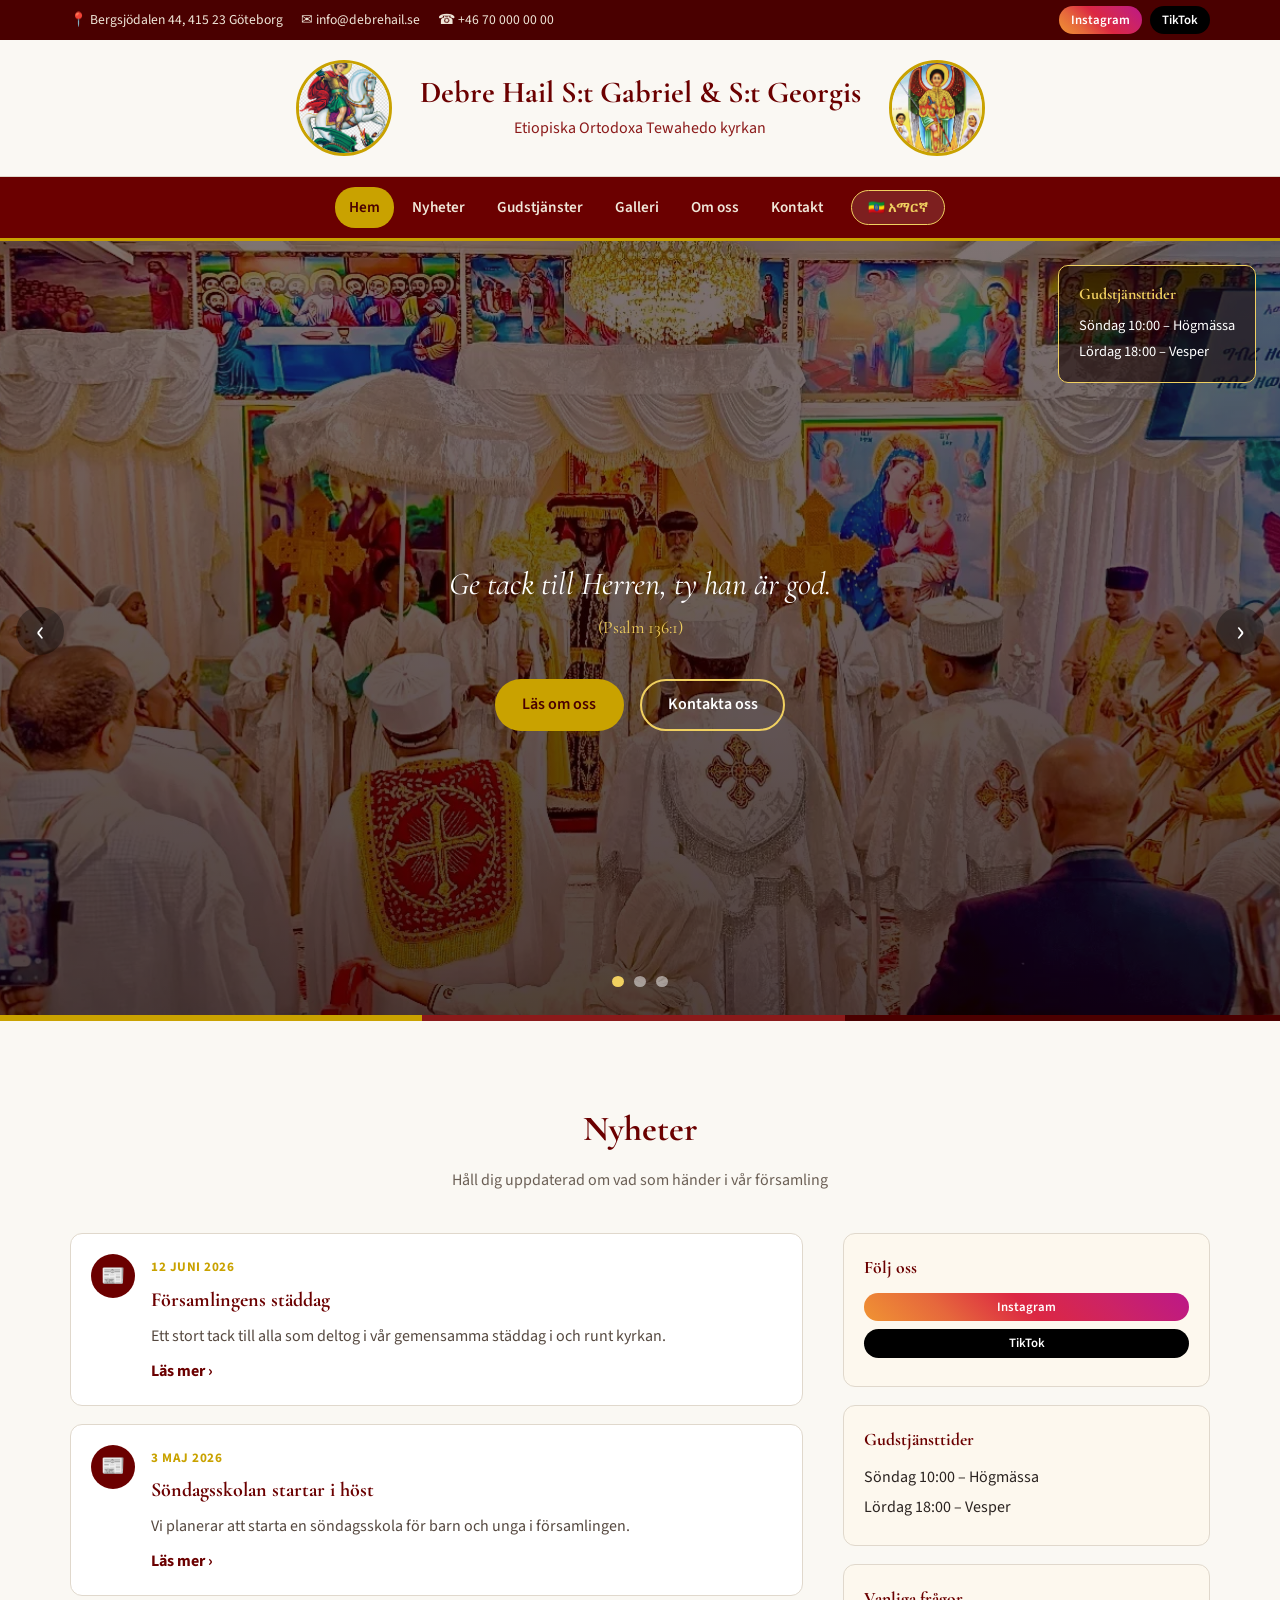
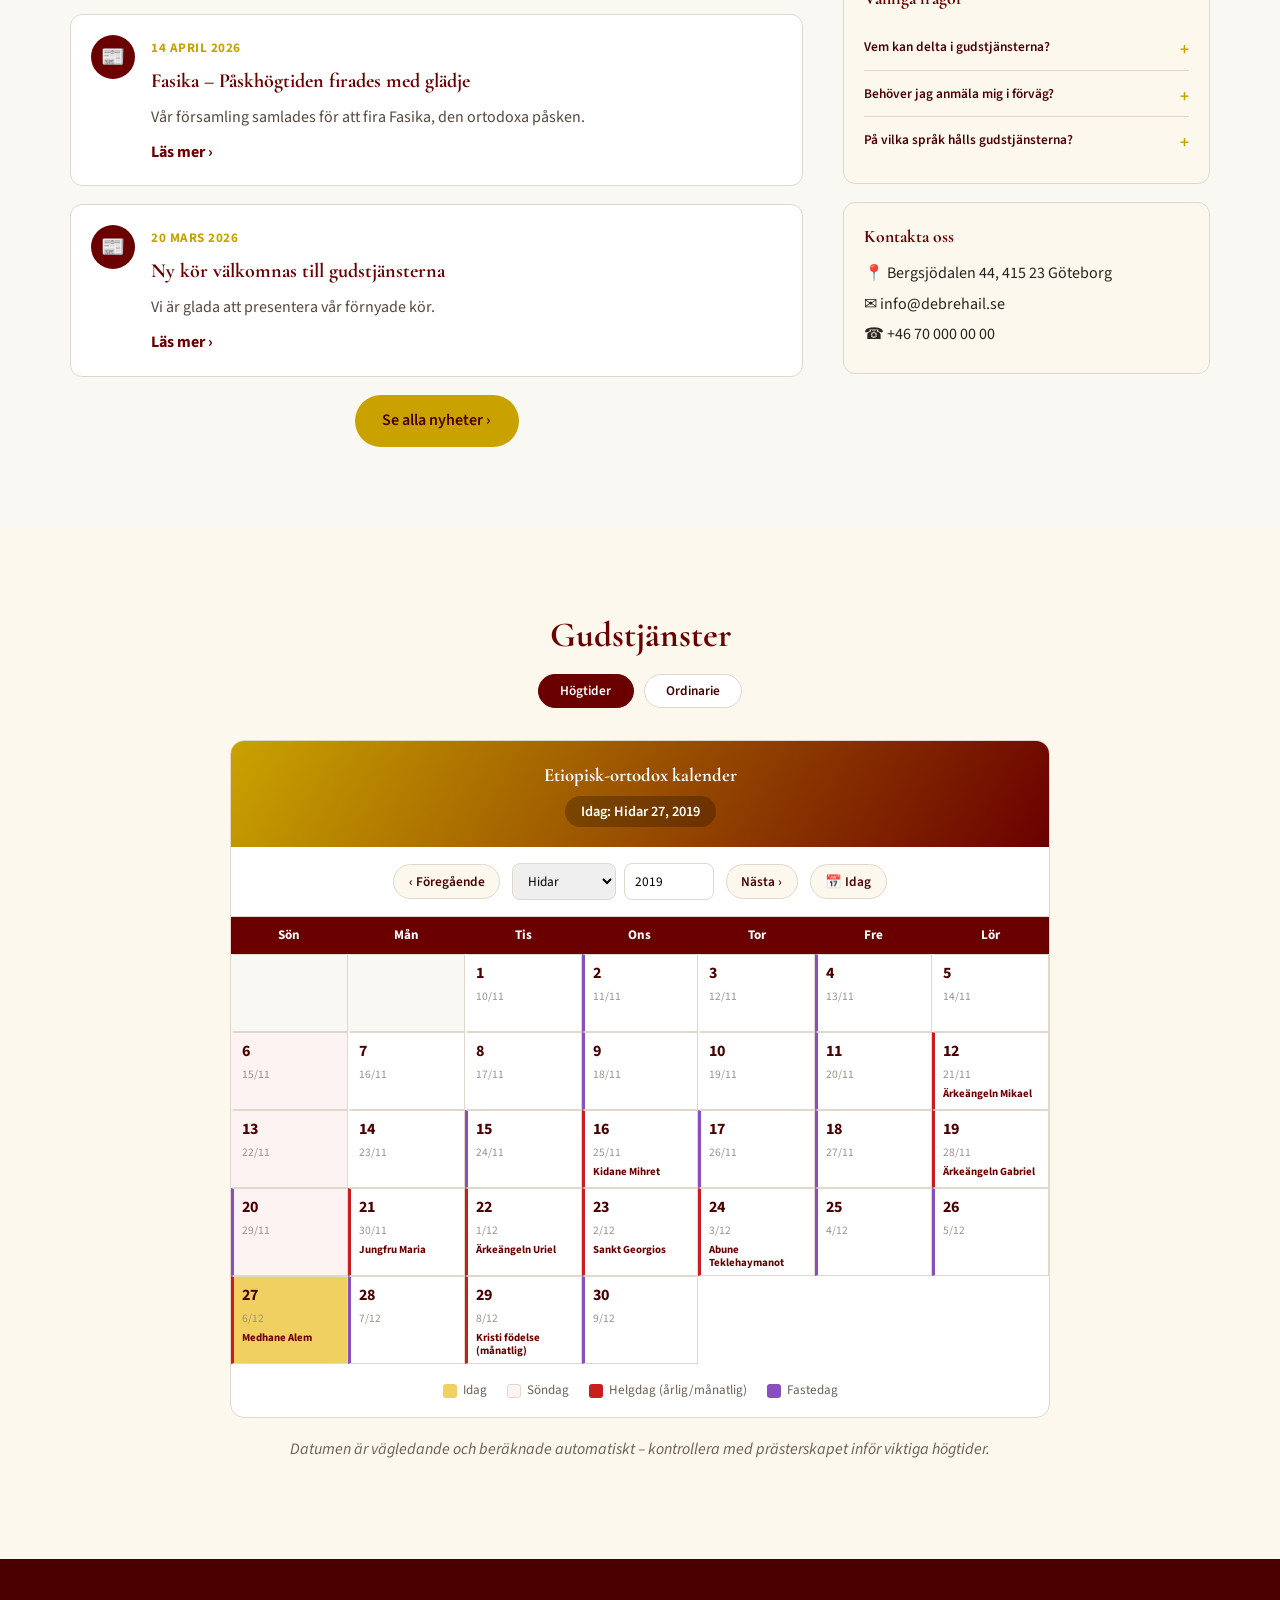
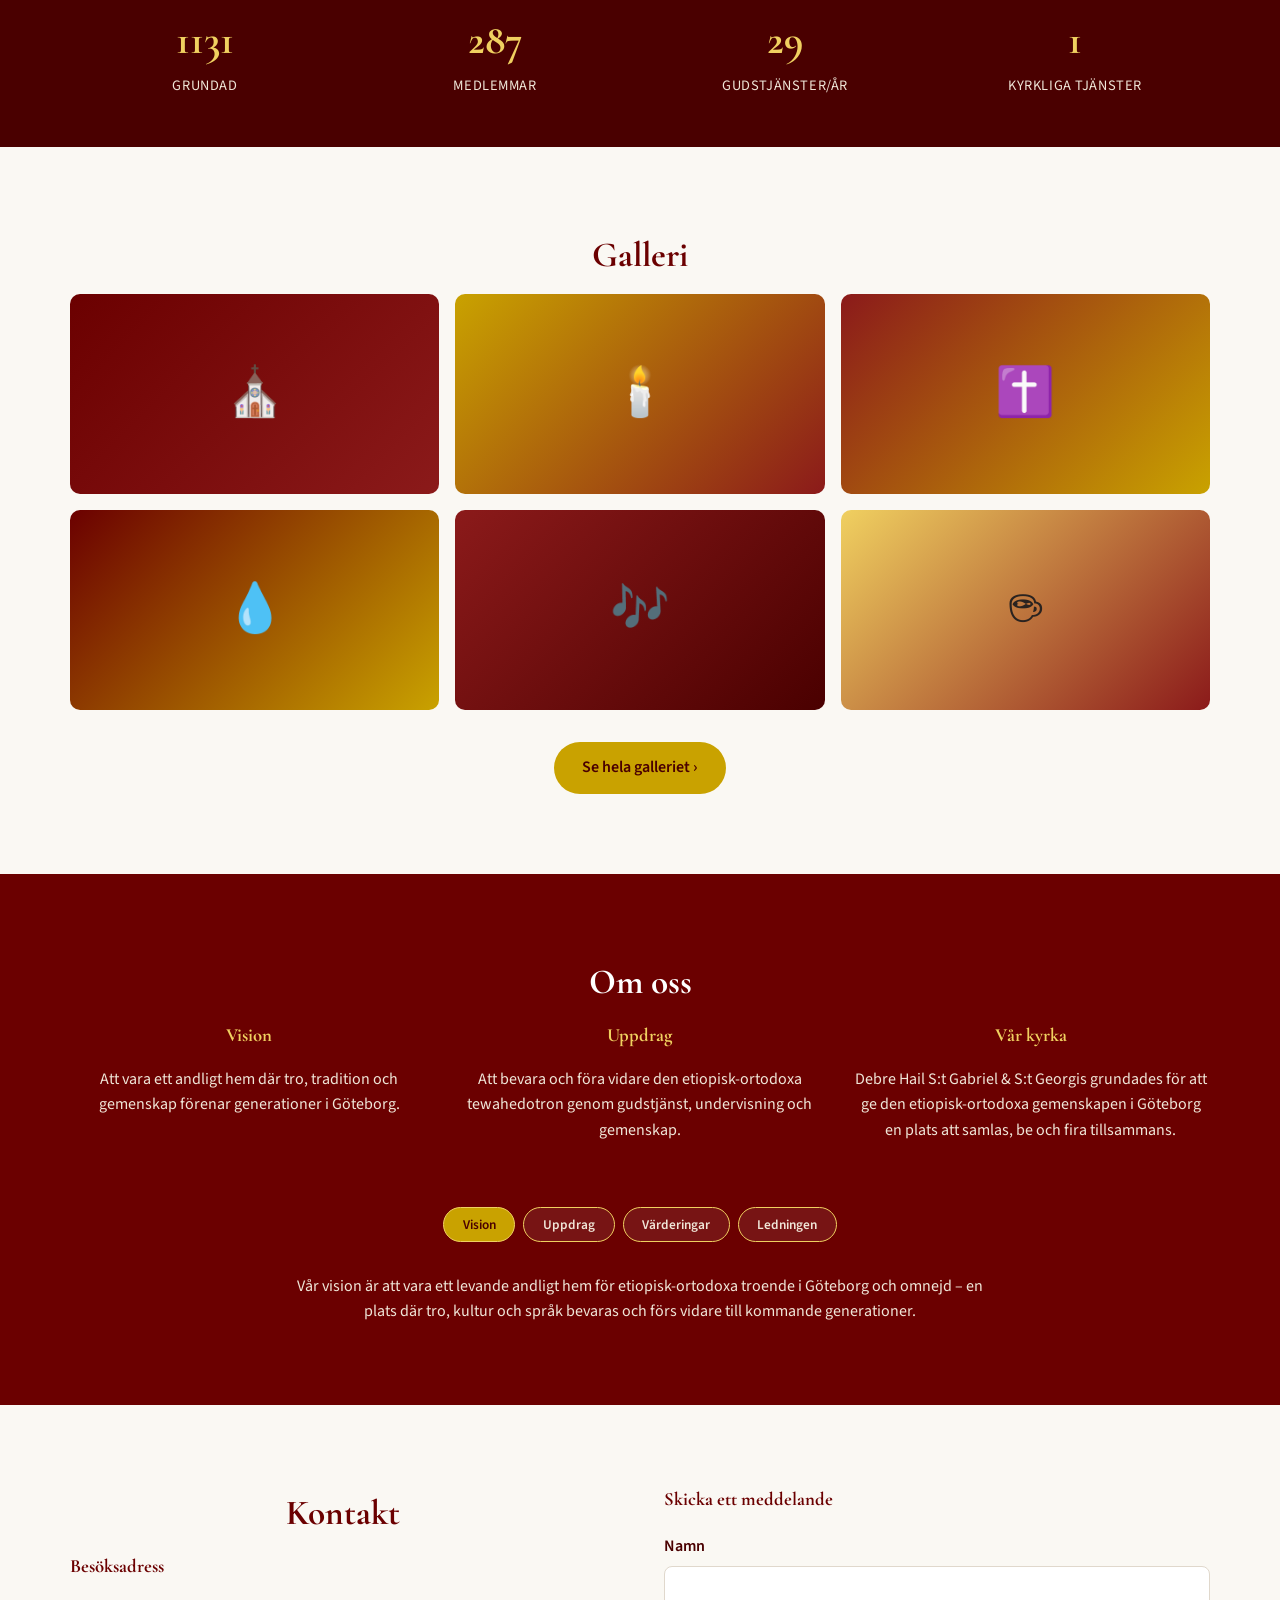
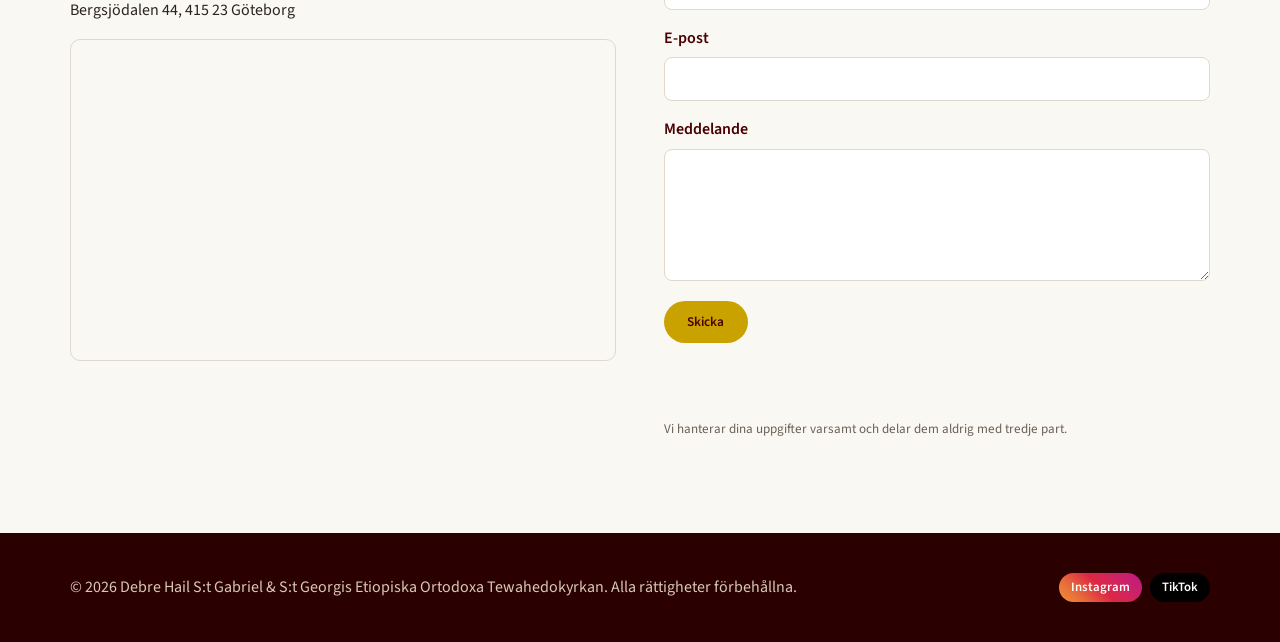
==== index.html @ 426663c0 "Restructure site: centered header, reordered sections, dedicated news/gallery pages - Church name up" ====
<!DOCTYPE html>
<html lang="sv">
<head>
<meta charset="UTF-8">
<meta name="viewport" content="width=device-width, initial-scale=1.0">
<title data-i18n="meta.title">Debre Hail S:t Gabriel</title>
<link rel="preconnect" href="https://fonts.googleapis.com">
<link rel="preconnect" href="https://fonts.gstatic.com" crossorigin>
<link href="https://fonts.googleapis.com/css2?family=Cormorant+Garamond:ital,wght@0,400;0,500;0,600;0,700;1,500&family=Source+Sans+3:wght@400;500;600;700&family=Noto+Sans+Ethiopic:wght@400;500;600;700&display=swap" rel="stylesheet">
<link rel="stylesheet" href="style.css">
</head>
<body>

<!-- 1. Topbar -->
<div class="topbar">
  <div class="topbar-inner container">
    <div class="topbar-left">
      <span class="topbar-item">📍 <span data-i18n="topbar.address"></span></span>
      <span class="topbar-item">✉ <a href="mailto:info@debrehail.se" data-i18n="topbar.email"></a></span>
      <span class="topbar-item">☎ <a href="tel:+46700000000" data-i18n="topbar.phone"></a></span>
    </div>
    <div class="topbar-right">
      <a class="btn-social instagram" href="https://instagram.com/ÄNDRA_TILL_ER_PROFIL" target="_blank" rel="noopener">Instagram</a>
      <a class="btn-social tiktok" href="https://tiktok.com/@ÄNDRA_TILL_ER_PROFIL" target="_blank" rel="noopener">TikTok</a>
    </div>
  </div>
</div>

<!-- 2. Header: centered identity band + nav bar -->
<header class="site-header">
  <div class="brand-band">
    <div class="brand-band-inner container">
      <img src="images/logo.png" alt="S:t Georgis" class="logo-side">
      <a href="#hem" class="brand-center">
        <span class="brand-name" data-i18n="header.name"></span>
        <span class="brand-sub" data-i18n="header.subtitle"></span>
      </a>
      <img src="images/logo2.png" alt="S:t Gabriel" class="logo-side">
    </div>
  </div>
  <nav class="main-nav-bar">
    <div class="header-inner container">
      <button class="hamburger" id="hamburgerBtn" aria-label="Meny" aria-expanded="false">
        <span></span><span></span><span></span>
      </button>
      <div class="main-nav" id="mainNav">
        <a href="#hem" class="nav-link" data-nav="hem" data-i18n="nav.hem"></a>
        <a href="nyheter.html" class="nav-link" data-nav="nyheter" data-i18n="nav.nyheter"></a>
        <a href="#gudstjanster" class="nav-link" data-nav="gudstjanster" data-i18n="nav.gudstjanster"></a>
        <a href="galleri.html" class="nav-link" data-nav="galleri" data-i18n="nav.galleri"></a>
        <a href="#om" class="nav-link" data-nav="om" data-i18n="nav.om"></a>
        <a href="#kontakt" class="nav-link" data-nav="kontakt" data-i18n="nav.kontakt"></a>
        <button class="lang-toggle" id="langToggle" type="button"></button>
      </div>
    </div>
  </nav>
</header>

<!-- 3. Hero Slider -->
<section class="hero" id="hem">
  <div class="slider" id="slider">
    <div class="slide active" style="background-image:url('images/hero1.png')">
      <div class="overlay"></div>
      <div class="slide-content">
        <p class="slide-quote" data-i18n-html="hero.slide1_quote"></p>
        <div class="slide-ctas">
          <a href="#om" class="btn btn-gold" data-i18n="hero.slide1_cta1"></a>
          <a href="#kontakt" class="btn btn-outline" data-i18n="hero.slide1_cta2"></a>
        </div>
      </div>
    </div>
    <div class="slide" style="background-image:url('images/hero2.png')">
      <div class="overlay"></div>
      <div class="slide-content">
        <p class="slide-quote" data-i18n-html="hero.slide2_quote"></p>
        <div class="slide-ctas">
          <a href="#gudstjanster" class="btn btn-gold" data-i18n="hero.slide2_cta1"></a>
          <a href="galleri.html" class="btn btn-outline" data-i18n="hero.slide2_cta2"></a>
        </div>
      </div>
    </div>
    <div class="slide" style="background-image:url('images/hero3.png')">
      <div class="overlay"></div>
      <div class="slide-content">
        <p class="slide-quote" data-i18n-html="hero.slide3_quote"></p>
        <div class="slide-ctas">
          <a href="#om" class="btn btn-gold" data-i18n="hero.slide3_cta1"></a>
          <a href="nyheter.html" class="btn btn-outline" data-i18n="hero.slide3_cta2"></a>
        </div>
      </div>
    </div>
  </div>
  <button class="slide-arrow prev" id="prevSlide" aria-label="Föregående bild">‹</button>
  <button class="slide-arrow next" id="nextSlide" aria-label="Nästa bild">›</button>
  <div class="slide-dots" id="slideDots">
    <button class="dot active" data-slide="0" aria-label="Bild 1"></button>
    <button class="dot" data-slide="1" aria-label="Bild 2"></button>
    <button class="dot" data-slide="2" aria-label="Bild 3"></button>
  </div>
  <div class="info-card">
    <h4 data-i18n="hero.info_title"></h4>
    <p data-i18n="hero.info_line1"></p>
    <p data-i18n="hero.info_line2"></p>
  </div>
  <div class="tricolor-stripe"></div>
</section>

<!-- 4. News Section (preview) -->
<section class="news-section" id="nyheter">
  <div class="container">
    <h2 class="section-title" data-i18n="news.section_title"></h2>
    <p class="section-sub" data-i18n="news.section_sub"></p>

    <div class="news-grid">
      <div class="news-feed">

        <article class="news-preview-card">
          <div class="news-icon">📰</div>
          <div class="news-body">
            <span class="news-date" data-i18n="news.article1_date"></span>
            <h3 data-i18n="news.article1_title"></h3>
            <p class="news-excerpt" data-i18n="news.article1_excerpt"></p>
            <a class="news-toggle" href="nyheter.html#article-1" data-i18n="news.read_more"></a>
          </div>
        </article>

        <article class="news-preview-card">
          <div class="news-icon">📰</div>
          <div class="news-body">
            <span class="news-date" data-i18n="news.article2_date"></span>
            <h3 data-i18n="news.article2_title"></h3>
            <p class="news-excerpt" data-i18n="news.article2_excerpt"></p>
            <a class="news-toggle" href="nyheter.html#article-2" data-i18n="news.read_more"></a>
          </div>
        </article>

        <article class="news-preview-card">
          <div class="news-icon">📰</div>
          <div class="news-body">
            <span class="news-date" data-i18n="news.article3_date"></span>
            <h3 data-i18n="news.article3_title"></h3>
            <p class="news-excerpt" data-i18n="news.article3_excerpt"></p>
            <a class="news-toggle" href="nyheter.html#article-3" data-i18n="news.read_more"></a>
          </div>
        </article>

        <article class="news-preview-card">
          <div class="news-icon">📰</div>
          <div class="news-body">
            <span class="news-date" data-i18n="news.article4_date"></span>
            <h3 data-i18n="news.article4_title"></h3>
            <p class="news-excerpt" data-i18n="news.article4_excerpt"></p>
            <a class="news-toggle" href="nyheter.html#article-4" data-i18n="news.read_more"></a>
          </div>
        </article>

        <a href="nyheter.html" class="btn btn-gold see-all-btn" data-i18n="news.see_all_btn"></a>
      </div>

      <aside class="news-sidebar">
        <div class="sidebar-card">
          <h4 data-i18n="sidebar.social_title"></h4>
          <a class="btn-social instagram block" href="https://instagram.com/ÄNDRA_TILL_ER_PROFIL" target="_blank" rel="noopener" data-i18n="sidebar.instagram"></a>
          <a class="btn-social tiktok block" href="https://tiktok.com/@ÄNDRA_TILL_ER_PROFIL" target="_blank" rel="noopener" data-i18n="sidebar.tiktok"></a>
        </div>

        <div class="sidebar-card">
          <h4 data-i18n="sidebar.sched_title"></h4>
          <p data-i18n="sidebar.sched_sun"></p>
          <p data-i18n="sidebar.sched_sat"></p>
        </div>

        <div class="sidebar-card faq-card">
          <h4 data-i18n="sidebar.faq_title"></h4>
          <div class="faq-item">
            <button class="faq-q" data-i18n="sidebar.faq_q1"></button>
            <div class="faq-a"><p data-i18n="sidebar.faq_a1"></p></div>
          </div>
          <div class="faq-item">
            <button class="faq-q" data-i18n="sidebar.faq_q2"></button>
            <div class="faq-a"><p data-i18n="sidebar.faq_a2"></p></div>
          </div>
          <div class="faq-item">
            <button class="faq-q" data-i18n="sidebar.faq_q3"></button>
            <div class="faq-a"><p data-i18n="sidebar.faq_a3"></p></div>
          </div>
        </div>

        <div class="sidebar-card">
          <h4 data-i18n="sidebar.contact_title"></h4>
          <p>📍 <span data-i18n="topbar.address"></span></p>
          <p>✉ <span data-i18n="topbar.email"></span></p>
          <p>☎ <span data-i18n="topbar.phone"></span></p>
        </div>
      </aside>
    </div>
  </div>
</section>

<!-- 5. Schedule Section (calendar first) -->
<section class="schedule-section" id="gudstjanster">
  <div class="container">
    <h2 class="section-title" data-i18n="schedule.section_title"></h2>

    <div class="sched-tabs">
      <button class="sched-tab-btn active" data-sched-tab="hogtider" data-i18n="schedule.tab_hogtider"></button>
      <button class="sched-tab-btn" data-sched-tab="ordinarie" data-i18n="schedule.tab_ordinarie"></button>
    </div>

    <div class="sched-panel active" data-sched-panel="hogtider">
      <div class="eo-calendar" id="eoCalendar">
        <div class="eo-cal-banner">
          <h3 data-i18n="calendar.heading"></h3>
          <p class="eo-cal-today-pill">
            <span data-i18n="calendar.today_prefix"></span> <span id="eoCalTodayLabel"></span>
          </p>
        </div>

        <div class="eo-cal-controls">
          <button type="button" id="eoCalPrev" class="eo-cal-nav">‹ <span data-i18n="calendar.prev"></span></button>
          <div class="eo-cal-select-group">
            <select id="eoCalMonthSelect"></select>
            <input type="number" id="eoCalYearInput" class="eo-cal-year-input">
          </div>
          <button type="button" id="eoCalNext" class="eo-cal-nav"><span data-i18n="calendar.next"></span> ›</button>
          <button type="button" id="eoCalTodayBtn" class="eo-cal-today-btn">📅 <span data-i18n="calendar.today_btn"></span></button>
        </div>

        <div class="eo-cal-weekdays" id="eoCalWeekdays"></div>
        <div class="eo-cal-grid" id="eoCalGrid"></div>

        <div class="eo-cal-legend">
          <span class="legend-item"><i class="legend-swatch swatch-today"></i><span data-i18n="calendar.legend_today"></span></span>
          <span class="legend-item"><i class="legend-swatch swatch-sunday"></i><span data-i18n="calendar.legend_sunday"></span></span>
          <span class="legend-item"><i class="legend-swatch swatch-feast"></i><span data-i18n="calendar.legend_feast"></span></span>
          <span class="legend-item"><i class="legend-swatch swatch-fasting"></i><span data-i18n="calendar.legend_fasting"></span></span>
        </div>
      </div>
      <p class="location-note" data-i18n="calendar.disclaimer"></p>
    </div>

    <div class="sched-panel" data-sched-panel="ordinarie">
      <div class="table-wrap">
        <table class="sched-table">
          <thead>
            <tr>
              <th data-i18n="schedule.th_dag"></th>
              <th data-i18n="schedule.th_tid"></th>
              <th data-i18n="schedule.th_gudstjanst"></th>
            </tr>
          </thead>
          <tbody>
            <tr>
              <td data-i18n="schedule.row_sun_day"></td>
              <td data-i18n="schedule.row_sun_time"></td>
              <td data-i18n="schedule.row_sun_service"></td>
            </tr>
            <tr>
              <td data-i18n="schedule.row_sat_day"></td>
              <td data-i18n="schedule.row_sat_time"></td>
              <td data-i18n="schedule.row_sat_service"></td>
            </tr>
          </tbody>
        </table>
      </div>
      <p class="location-note" data-i18n="schedule.location_note"></p>
    </div>
  </div>
</section>

<!-- 6. Counter Strip -->
<section class="counter-strip">
  <div class="container counters-grid">
    <div class="counter-item">
      <span class="counter-num" data-target="1965">0</span>
      <span class="counter-label" data-i18n="counters.grundad_label"></span>
    </div>
    <div class="counter-item">
      <span class="counter-num" data-target="500">0</span>
      <span class="counter-label" data-i18n="counters.medlemmar_label"></span>
    </div>
    <div class="counter-item">
      <span class="counter-num" data-target="52">0</span>
      <span class="counter-label" data-i18n="counters.gudstjanster_label"></span>
    </div>
    <div class="counter-item">
      <span class="counter-num" data-target="3">0</span>
      <span class="counter-label" data-i18n="counters.tjanster_label"></span>
    </div>
  </div>
</section>

<!-- 7. Gallery Section (preview) -->
<section class="gallery-section" id="galleri">
  <div class="container">
    <h2 class="section-title" data-i18n="gallery.section_title"></h2>

    <div class="gallery-grid gallery-grid-preview">
      <div class="gallery-item tile-1"><span class="tile-emoji">⛪</span><div class="tile-overlay"><span class="tile-title">Söndagens Högmässa</span></div></div>
      <div class="gallery-item tile-2"><span class="tile-emoji">🕯️</span><div class="tile-overlay"><span class="tile-title">Rökelseoffer</span></div></div>
      <div class="gallery-item tile-4"><span class="tile-emoji">✝️</span><div class="tile-overlay"><span class="tile-title">Fasika-firande</span></div></div>
      <div class="gallery-item tile-5"><span class="tile-emoji">💧</span><div class="tile-overlay"><span class="tile-title">Timkat-processionen</span></div></div>
      <div class="gallery-item tile-8"><span class="tile-emoji">🎶</span><div class="tile-overlay"><span class="tile-title">Kyrkokören sjunger</span></div></div>
      <div class="gallery-item tile-14"><span class="tile-emoji">☕</span><div class="tile-overlay"><span class="tile-title">Kyrkkaffe</span></div></div>
    </div>
    <div class="gallery-preview-cta">
      <a href="galleri.html" class="btn btn-gold" data-i18n="gallery.see_all_btn"></a>
    </div>
  </div>
</section>

<!-- 8. About Section -->
<section class="about-section" id="om">
  <div class="container">
    <h2 class="section-title" data-i18n="about.section_title"></h2>

    <div class="about-intro">
      <div class="intro-col">
        <h3 data-i18n="about.vision_title"></h3>
        <p data-i18n="about.vision_text"></p>
      </div>
      <div class="intro-col">
        <h3 data-i18n="about.uppdrag_title"></h3>
        <p data-i18n="about.uppdrag_text"></p>
      </div>
      <div class="intro-col">
        <h3 data-i18n="about.kyrka_title"></h3>
        <p data-i18n="about.kyrka_text"></p>
      </div>
    </div>

    <div class="about-tabs">
      <div class="tab-buttons">
        <button class="tab-btn active" data-tab="vision" data-i18n="about.tab_vision"></button>
        <button class="tab-btn" data-tab="uppdrag" data-i18n="about.tab_uppdrag"></button>
        <button class="tab-btn" data-tab="varderingar" data-i18n="about.tab_varderingar"></button>
        <button class="tab-btn" data-tab="ledningen" data-i18n="about.tab_ledningen"></button>
      </div>

      <div class="tab-panels">
        <div class="tab-panel active" data-panel="vision">
          <p data-i18n="about.tab_vision_content"></p>
        </div>
        <div class="tab-panel" data-panel="uppdrag">
          <p data-i18n="about.tab_uppdrag_content"></p>
        </div>
        <div class="tab-panel" data-panel="varderingar">
          <p data-i18n="about.tab_varderingar_content"></p>
        </div>
        <div class="tab-panel" data-panel="ledningen">
          <div class="leadership-tree" id="leadershipTree">
            <div class="tier tier1">
              <div class="person-card gold-border">
                <span class="person-icon">✝️</span>
                <span class="person-role" data-i18n="about.prast_role"></span>
                <span class="person-name" data-i18n="about.prast_name"></span>
              </div>
            </div>
            <div class="tree-line"></div>
            <div class="tier tier2" id="tier2">
              <div class="person-card">
                <span class="person-icon">🔑</span>
                <span class="person-role" data-i18n="about.kyrkvaktmastare_role"></span>
                <span class="person-name" data-i18n="about.kyrkvaktmastare_name"></span>
              </div>
              <div class="person-card">
                <span class="person-icon">🎵</span>
                <span class="person-role" data-i18n="about.koransvarig_role"></span>
                <span class="person-name" data-i18n="about.koransvarig_name"></span>
              </div>
              <button class="add-person-btn" data-i18n="about.add_person_btn" onclick="openModal(2)"></button>
            </div>
            <div class="tree-line"></div>
            <div class="tier tier3" id="tier3">
              <p class="tier-empty" data-i18n="about.tier3_empty"></p>
              <button class="add-person-btn" data-i18n="about.add_person_btn" onclick="openModal(3)"></button>
            </div>
          </div>
        </div>
      </div>
    </div>
  </div>
</section>

<!-- 9. Contact Section -->
<section class="contact-section" id="kontakt">
  <div class="container contact-grid">
    <div class="contact-info">
      <h2 class="section-title" data-i18n="contact.section_title"></h2>
      <h3 data-i18n="contact.address_title"></h3>
      <p data-i18n="contact.address_text"></p>
      <div class="map-embed">
        <iframe
          src="https://www.google.com/maps?q=Bergsj%C3%B6dalen+44,+415+23+G%C3%B6teborg&output=embed"
          width="100%" height="320" style="border:0"
          allowfullscreen="" loading="lazy"
          referrerpolicy="no-referrer-when-downgrade"
          title="Karta – Bergsjödalen 44, Göteborg"></iframe>
      </div>
    </div>

    <div class="contact-form-wrap">
      <h3 data-i18n="contact.form_title"></h3>
      <form id="contactForm" novalidate>
        <label for="contactName" data-i18n="contact.label_name"></label>
        <input type="text" id="contactName" name="name" required>

        <label for="contactEmail" data-i18n="contact.label_email"></label>
        <input type="email" id="contactEmail" name="email" required>

        <label for="contactMessage" data-i18n="contact.label_message"></label>
        <textarea id="contactMessage" name="message" rows="5" required></textarea>

        <button type="submit" class="btn btn-gold" data-i18n="contact.submit_btn"></button>
        <p class="form-msg" id="formMsg" role="status"></p>
      </form>
      <p class="privacy-note" data-i18n="contact.privacy_note"></p>
    </div>
  </div>
</section>

<!-- 10. Footer -->
<footer class="site-footer">
  <div class="container footer-inner">
    <p data-i18n="footer.copyright"></p>
    <div class="footer-social">
      <a class="btn-social instagram" href="https://instagram.com/ÄNDRA_TILL_ER_PROFIL" target="_blank" rel="noopener">Instagram</a>
      <a class="btn-social tiktok" href="https://tiktok.com/@ÄNDRA_TILL_ER_PROFIL" target="_blank" rel="noopener">TikTok</a>
    </div>
  </div>
</footer>

<!-- 11. Scroll to top -->
<button id="scrollTopBtn" class="scroll-top-btn" aria-label="Till toppen">↑</button>

<!-- Leadership "add person" modal -->
<div class="modal-overlay" id="leadershipModal">
  <div class="modal-box">
    <h3 data-i18n="modal.title"></h3>
    <label for="modalNameInput" data-i18n="modal.label_name"></label>
    <input type="text" id="modalNameInput">
    <label for="modalRoleInput" data-i18n="modal.label_role"></label>
    <input type="text" id="modalRoleInput">
    <label for="modalIconSelect" data-i18n="modal.label_icon"></label>
    <select id="modalIconSelect">
      <option value="🙏">🙏</option>
      <option value="✝️">✝️</option>
      <option value="🎵">🎵</option>
      <option value="📖">📖</option>
      <option value="🕯️">🕯️</option>
      <option value="👤">👤</option>
    </select>
    <div class="modal-actions">
      <button type="button" id="modalCancelBtn" data-i18n="modal.cancel_btn"></button>
      <button type="button" id="modalSaveBtn" data-i18n="modal.save_btn"></button>
    </div>
  </div>
</div>

<script src="i18n.js"></script>
<script src="main.js"></script>
<script src="calendar.js"></script>
</body>
</html>
---- style.css ----
/* ==========================================================================
   Debre Hail S:t Gabriel — stylesheet
   ========================================================================== */

:root {
  --crimson:    #6b0000;
  --crimson-dk: #4a0000;
  --crimson-lt: #8b1a1a;
  --gold:       #c9a200;
  --gold-lt:    #f0d060;
  --gold-bg:    #fdf8ee;
  --cream:      #faf8f3;
  --border:     #e0d8cc;
  --footer-dk:  #2a0000;

  --font-head: 'Cormorant Garamond', serif;
  --font-body: 'Source Sans 3', sans-serif;
  --font-am:   'Noto Sans Ethiopic', sans-serif;
}

* { box-sizing: border-box; }

html { scroll-behavior: smooth; }

body {
  margin: 0;
  background: var(--cream);
  color: #2a2320;
  font-family: var(--font-body);
  line-height: 1.6;
}

body.lang-am {
  font-family: var(--font-am);
}
body.lang-am h1, body.lang-am h2, body.lang-am h3, body.lang-am h4 {
  font-family: var(--font-am);
}

h1, h2, h3, h4 {
  font-family: var(--font-head);
  color: var(--crimson);
  margin: 0 0 0.5em;
}

a { color: inherit; text-decoration: none; }
img { max-width: 100%; display: block; }
button { font-family: inherit; cursor: pointer; }

.container {
  max-width: 1180px;
  margin: 0 auto;
  padding: 0 20px;
}

.section-title {
  font-size: 2.2rem;
  text-align: center;
  margin-bottom: 0.3em;
}
.section-sub {
  text-align: center;
  color: #6b5f55;
  max-width: 640px;
  margin: 0 auto 2.5em;
}

/* Standalone page header (nyheter.html, galleri.html) */
.page-header {
  background: var(--gold-bg);
  border-bottom: 1px solid var(--border);
  padding: 3rem 0 2.5rem;
  text-align: center;
}
.page-header h1 {
  font-size: 2.4rem;
  margin-bottom: 0.3em;
}
.back-home-link {
  display: inline-block;
  margin-top: 0.5em;
  color: var(--crimson);
  font-weight: 600;
}
.back-home-link:hover { text-decoration: underline; }
.page-content { padding: 3.5rem 0; }
.news-full-list { max-width: 780px; margin: 0 auto; }
.news-full-list .news-preview-card { scroll-margin-top: 20px; }

.btn {
  display: inline-block;
  padding: 0.7em 1.6em;
  border-radius: 30px;
  font-weight: 600;
  border: 2px solid transparent;
  transition: transform 0.2s ease, background 0.2s ease;
}
.btn:hover { transform: translateY(-2px); }
.btn-gold {
  background: var(--gold);
  color: var(--crimson-dk);
}
.btn-gold:hover { background: var(--gold-lt); }
.btn-outline {
  border-color: var(--gold-lt);
  color: #fff;
}
.btn-outline:hover { background: rgba(255,255,255,0.12); }

/* ==========================================================================
   1. Topbar
   ========================================================================== */
.topbar {
  background: var(--crimson-dk);
  color: #f0e6d8;
  font-size: 0.85rem;
}
.topbar-inner {
  display: flex;
  justify-content: space-between;
  align-items: center;
  padding-top: 6px;
  padding-bottom: 6px;
  gap: 12px;
  flex-wrap: wrap;
}
.topbar-left { display: flex; gap: 18px; flex-wrap: wrap; }
.topbar-item a { color: inherit; }
.topbar-item a:hover { color: var(--gold-lt); }
.topbar-right { display: flex; gap: 8px; }

.btn-social {
  display: inline-block;
  padding: 4px 12px;
  border-radius: 20px;
  font-size: 0.8rem;
  font-weight: 600;
  color: #fff;
}
.btn-social.instagram {
  background: linear-gradient(45deg, #f09433, #e6683c, #dc2743, #cc2366, #bc1888);
}
.btn-social.tiktok { background: #000; }
.btn-social.block {
  display: block;
  text-align: center;
  margin-bottom: 8px;
}

/* ==========================================================================
   2. Header: centered identity band + nav bar (scrolls with the page)
   ========================================================================== */
.brand-band {
  background: var(--cream);
  border-bottom: 1px solid var(--border);
  padding: 20px 0;
}
.brand-band-inner {
  display: flex;
  align-items: center;
  justify-content: center;
  gap: 28px;
}
.logo-side {
  width: 96px;
  height: 96px;
  border-radius: 50%;
  object-fit: cover;
  background: #fff;
  border: 3px solid var(--gold);
  flex-shrink: 0;
}
.brand-center { text-align: center; display: flex; flex-direction: column; }
.brand-name {
  font-family: var(--font-head);
  font-size: 1.9rem;
  font-weight: 700;
  color: var(--crimson);
  line-height: 1.2;
}
body.lang-am .brand-name { font-size: 1.5rem; }
.brand-sub {
  font-size: 1rem;
  color: var(--crimson-lt);
  margin-top: 4px;
}

.main-nav-bar {
  background: var(--crimson);
  border-bottom: 3px solid var(--gold);
  position: relative;
  z-index: 50;
}
.header-inner {
  display: flex;
  align-items: center;
  justify-content: center;
  padding-top: 10px;
  padding-bottom: 10px;
}

.hamburger {
  display: none;
  flex-direction: column;
  gap: 5px;
  background: none;
  border: none;
  padding: 8px;
}
.hamburger span {
  width: 26px;
  height: 2px;
  background: #fff;
  display: block;
}

.main-nav {
  display: flex;
  align-items: center;
  justify-content: center;
  gap: 4px;
  flex-wrap: wrap;
}
.nav-link {
  color: #f0e6d8;
  padding: 8px 14px;
  border-radius: 20px;
  font-weight: 600;
  font-size: 0.95rem;
  white-space: nowrap;
}
.nav-link:hover { color: #fff; }
.nav-link.active { background: var(--gold); color: var(--crimson-dk); }

.lang-toggle {
  margin-left: 10px;
  background: rgba(255,255,255,0.12);
  border: 1px solid var(--gold-lt);
  color: var(--gold-lt);
  padding: 7px 16px;
  border-radius: 30px;
  font-weight: 700;
  font-size: 0.85rem;
  white-space: nowrap;
}
.lang-toggle:hover { background: rgba(255,255,255,0.22); }

@media (max-width: 640px) {
  .logo-side { width: 64px; height: 64px; }
  .brand-band-inner { gap: 14px; }
  .brand-name { font-size: 1.3rem; }
  body.lang-am .brand-name { font-size: 1.1rem; }
  .brand-sub { font-size: 0.85rem; }
}

/* ==========================================================================
   3. Hero Slider
   ========================================================================== */
.hero {
  position: relative;
  height: 88vh;
  min-height: 480px;
  max-height: 780px;
  overflow: hidden;
}
.slider { position: relative; width: 100%; height: 100%; }
.slide {
  position: absolute;
  inset: 0;
  background-size: cover;
  background-position: center;
  opacity: 0;
  transition: opacity 1.2s ease;
  display: flex;
  align-items: center;
}
.slide.active { opacity: 1; z-index: 1; }
.overlay {
  position: absolute;
  inset: 0;
  background: linear-gradient(180deg, rgba(20,0,0,0.55), rgba(20,0,0,0.75));
}
.slide-content {
  position: relative;
  z-index: 2;
  max-width: 720px;
  margin: 0 auto;
  padding: 0 24px;
  text-align: center;
  color: #fff;
}
.slide-quote {
  font-family: var(--font-head);
  font-size: 2rem;
  font-style: italic;
  line-height: 1.4;
  margin-bottom: 1.2em;
}
.slide-quote em {
  display: block;
  font-size: 0.55em;
  font-style: normal;
  color: var(--gold-lt);
  margin-top: 0.5em;
}
.slide-ctas { display: flex; gap: 16px; justify-content: center; flex-wrap: wrap; }

.slide-arrow {
  position: absolute;
  top: 50%;
  transform: translateY(-50%);
  z-index: 3;
  background: rgba(0,0,0,0.35);
  color: #fff;
  border: none;
  font-size: 2rem;
  width: 48px;
  height: 48px;
  border-radius: 50%;
  line-height: 1;
}
.slide-arrow:hover { background: rgba(0,0,0,0.6); }
.slide-arrow.prev { left: 16px; }
.slide-arrow.next { right: 16px; }

.slide-dots {
  position: absolute;
  bottom: 34px;
  left: 50%;
  transform: translateX(-50%);
  z-index: 3;
  display: flex;
  gap: 10px;
}
.dot {
  width: 11px;
  height: 11px;
  border-radius: 50%;
  background: rgba(255,255,255,0.5);
  border: none;
}
.dot.active { background: var(--gold-lt); }

.info-card {
  position: absolute;
  top: 24px;
  right: 24px;
  z-index: 3;
  background: rgba(20,0,0,0.55);
  border: 1px solid var(--gold-lt);
  color: #fff;
  padding: 16px 20px;
  border-radius: 10px;
  max-width: 240px;
}
.info-card h4 { color: var(--gold-lt); font-size: 1rem; margin-bottom: 0.4em; }
.info-card p { margin: 0.2em 0; font-size: 0.9rem; }

.tricolor-stripe {
  position: absolute;
  bottom: 0;
  left: 0;
  right: 0;
  height: 6px;
  z-index: 3;
  background: linear-gradient(90deg, var(--gold) 33%, var(--crimson-lt) 33% 66%, var(--crimson-dk) 66%);
}

@media (max-width: 800px) {
  .info-card { display: none; }
  .slide-quote { font-size: 1.4rem; }
}

/* ==========================================================================
   4. News Section
   ========================================================================== */
.news-section { padding: 5rem 0; }

.news-grid {
  display: grid;
  grid-template-columns: 2fr 1fr;
  gap: 2.5rem;
  align-items: start;
}

.news-preview-card {
  display: flex;
  gap: 16px;
  background: #fff;
  border: 1px solid var(--border);
  border-radius: 12px;
  padding: 20px;
  margin-bottom: 18px;
}
.news-icon {
  flex-shrink: 0;
  width: 44px;
  height: 44px;
  border-radius: 50%;
  background: var(--crimson);
  color: #fff;
  display: flex;
  align-items: center;
  justify-content: center;
  font-size: 1.2rem;
}
.news-body { flex: 1; }
.news-date { color: var(--gold); font-weight: 700; font-size: 0.82rem; text-transform: uppercase; letter-spacing: 0.04em; }
.news-body h3 { margin: 0.2em 0 0.4em; font-size: 1.25rem; }
.news-excerpt { margin: 0 0 0.6em; color: #55483f; }
.news-full p { margin: 0.6em 0 0; color: #55483f; }
.news-toggle {
  display: inline-block;
  color: var(--crimson);
  font-weight: 700;
}
.news-toggle:hover { text-decoration: underline; }
.see-all-btn { display: block; text-align: center; margin: 0 auto; width: fit-content; }

.sidebar-card {
  background: var(--gold-bg);
  border: 1px solid var(--border);
  border-radius: 12px;
  padding: 20px;
  margin-bottom: 18px;
}
.sidebar-card h4 { margin-bottom: 0.6em; font-size: 1.1rem; }
.sidebar-card p { margin: 0.3em 0; }

.faq-item { border-top: 1px solid var(--border); padding: 10px 0; }
.faq-item:first-of-type { border-top: none; }
.faq-q {
  width: 100%;
  text-align: left;
  background: none;
  border: none;
  font-weight: 600;
  color: var(--crimson-dk);
  padding: 0;
  position: relative;
  padding-right: 20px;
}
.faq-q::after {
  content: '+';
  position: absolute;
  right: 0;
  top: 0;
  font-size: 1.1rem;
  color: var(--gold);
}
.faq-item.open .faq-q::after { content: '–'; }
.faq-a {
  max-height: 0;
  overflow: hidden;
  transition: max-height 0.3s ease;
  color: #55483f;
  font-size: 0.92rem;
}
.faq-item.open .faq-a { max-height: 200px; }
.faq-a p { margin: 0.5em 0 0; }

@media (max-width: 880px) {
  .news-grid { grid-template-columns: 1fr; }
}

/* ==========================================================================
   5. Counter Strip
   ========================================================================== */
.counter-strip {
  background: var(--crimson-dk);
  padding: 3rem 0;
}
.counters-grid {
  display: grid;
  grid-template-columns: repeat(4, 1fr);
  gap: 20px;
  text-align: center;
}
.counter-num {
  display: block;
  font-family: var(--font-head);
  font-size: 2.6rem;
  font-weight: 700;
  color: var(--gold-lt);
}
.counter-label {
  color: #f0e6d8;
  font-size: 0.9rem;
  text-transform: uppercase;
  letter-spacing: 0.04em;
}
@media (max-width: 700px) {
  .counters-grid { grid-template-columns: repeat(2, 1fr); }
}

/* ==========================================================================
   6. About Section
   ========================================================================== */
.about-section {
  background: var(--crimson);
  color: #fdf8ee;
  padding: 5rem 0;
}
.about-section .section-title { color: #fff; }
.about-intro {
  display: grid;
  grid-template-columns: repeat(3, 1fr);
  gap: 2rem;
  margin-bottom: 3rem;
  text-align: center;
}
.intro-col h3 { color: var(--gold-lt); }
.intro-col p { color: #f0e6d8; }

.about-tabs { max-width: 900px; margin: 0 auto; }
.tab-buttons {
  display: flex;
  justify-content: center;
  gap: 8px;
  flex-wrap: wrap;
  margin-bottom: 2rem;
}
.tab-btn {
  background: rgba(255,255,255,0.08);
  border: 1px solid var(--gold-lt);
  color: #f0e6d8;
  padding: 0.5em 1.4em;
  border-radius: 30px;
  font-weight: 600;
}
.tab-btn.active, .tab-btn:hover { background: var(--gold); color: var(--crimson-dk); }
.tab-panel { display: none; }
.tab-panel.active { display: block; animation: fadein 0.4s ease; }
.tab-panel p { text-align: center; max-width: 700px; margin: 0 auto; color: #f0e6d8; }

@keyframes fadein { from { opacity: 0; } to { opacity: 1; } }

.leadership-tree { text-align: center; }
.tree-line {
  width: 2px;
  height: 30px;
  background: var(--gold-lt);
  margin: 0 auto;
}
.tier { display: flex; justify-content: center; gap: 20px; flex-wrap: wrap; align-items: center; }
.person-card {
  background: rgba(255,255,255,0.08);
  border: 1px solid var(--border);
  border-radius: 10px;
  padding: 16px 20px;
  min-width: 160px;
}
.person-card.gold-border { border: 2px solid var(--gold); }
.person-icon { display: block; font-size: 1.6rem; margin-bottom: 0.3em; }
.person-role { display: block; font-size: 0.78rem; text-transform: uppercase; letter-spacing: 0.04em; color: var(--gold-lt); }
.person-name { display: block; font-weight: 700; margin-top: 0.2em; }
.tier-empty { color: #d8c8b8; font-style: italic; width: 100%; }
.add-person-btn {
  background: none;
  border: 2px dashed var(--gold-lt);
  color: var(--gold-lt);
  border-radius: 10px;
  padding: 16px 20px;
  min-width: 160px;
}
.add-person-btn:hover { background: rgba(255,255,255,0.08); }

@media (max-width: 760px) {
  .about-intro { grid-template-columns: 1fr; }
}

/* ==========================================================================
   7. Gallery Section
   ========================================================================== */
.gallery-section { padding: 5rem 0; }
.gallery-filters {
  display: flex;
  justify-content: center;
  gap: 10px;
  flex-wrap: wrap;
  margin-bottom: 2.5rem;
}
.filter-btn {
  background: #fff;
  border: 1px solid var(--border);
  color: var(--crimson-dk);
  padding: 0.5em 1.3em;
  border-radius: 30px;
  font-weight: 600;
}
.filter-btn.active, .filter-btn:hover { background: var(--crimson); color: #fff; border-color: var(--crimson); }

.gallery-grid {
  columns: 4 220px;
  column-gap: 16px;
}
.gallery-item {
  break-inside: avoid;
  margin-bottom: 16px;
  border-radius: 10px;
  position: relative;
  overflow: hidden;
  display: flex;
  align-items: center;
  justify-content: center;
  height: 220px;
  cursor: pointer;
}
.gallery-item.hidden { display: none; }
.tile-emoji { font-size: 3rem; z-index: 1; }
.tile-overlay {
  position: absolute;
  inset: 0;
  background: linear-gradient(180deg, transparent 40%, rgba(0,0,0,0.75));
  display: flex;
  align-items: flex-end;
  padding: 12px;
  opacity: 0;
  transition: opacity 0.25s ease;
}
.gallery-item:hover .tile-overlay { opacity: 1; }
.tile-title { color: #fff; font-weight: 600; font-size: 0.9rem; }

.tile-1  { background: linear-gradient(135deg, #6b0000, #8b1a1a); }
.tile-2  { background: linear-gradient(135deg, #c9a200, #8b1a1a); }
.tile-3  { background: linear-gradient(135deg, #4a0000, #6b0000); height: 280px; }
.tile-4  { background: linear-gradient(135deg, #8b1a1a, #c9a200); }
.tile-5  { background: linear-gradient(135deg, #6b0000, #c9a200); height: 260px; }
.tile-6  { background: linear-gradient(135deg, #4a0000, #8b1a1a); }
.tile-7  { background: linear-gradient(135deg, #c9a200, #4a0000); }
.tile-8  { background: linear-gradient(135deg, #8b1a1a, #4a0000); height: 260px; }
.tile-9  { background: linear-gradient(135deg, #6b0000, #f0d060); }
.tile-10 { background: linear-gradient(135deg, #4a0000, #c9a200); }
.tile-11 { background: linear-gradient(135deg, #c9a200, #6b0000); height: 280px; }
.tile-12 { background: linear-gradient(135deg, #8b1a1a, #f0d060); }
.tile-13 { background: linear-gradient(135deg, #6b0000, #4a0000); }
.tile-14 { background: linear-gradient(135deg, #f0d060, #8b1a1a); height: 260px; }
.tile-15 { background: linear-gradient(135deg, #4a0000, #6b0000); }
.tile-16 { background: linear-gradient(135deg, #c9a200, #8b1a1a); }

@media (max-width: 700px) {
  .gallery-grid { columns: 2 160px; }
}

.gallery-grid-preview {
  columns: initial;
  display: grid;
  grid-template-columns: repeat(3, 1fr);
  gap: 16px;
}
.gallery-grid-preview .gallery-item {
  height: 200px;
  cursor: default;
  margin-bottom: 0;
}
.gallery-grid-preview .gallery-item:hover .tile-overlay { opacity: 1; }
.gallery-preview-cta { text-align: center; margin-top: 2rem; }

@media (max-width: 700px) {
  .gallery-grid-preview { grid-template-columns: repeat(2, 1fr); }
}

/* Lightbox */
.lightbox {
  display: none;
  position: fixed;
  inset: 0;
  z-index: 500;
  background: rgba(10,0,0,0.92);
  align-items: center;
  justify-content: center;
}
.lightbox.open { display: flex; }
.lightbox-content {
  width: min(70vw, 560px);
  height: min(70vh, 420px);
  border-radius: 12px;
  display: flex;
  align-items: center;
  justify-content: center;
  font-size: 5rem;
  position: relative;
}
.lightbox-content .lb-title {
  position: absolute;
  bottom: 16px;
  left: 16px;
  right: 16px;
  color: #fff;
  font-size: 1.1rem;
  font-weight: 600;
  text-align: center;
}
.lightbox-close, .lightbox-arrow {
  position: absolute;
  background: rgba(255,255,255,0.1);
  color: #fff;
  border: none;
  border-radius: 50%;
  font-size: 1.8rem;
  width: 48px;
  height: 48px;
}
.lightbox-close:hover, .lightbox-arrow:hover { background: rgba(255,255,255,0.25); }
.lightbox-close { top: 24px; right: 24px; }
.lightbox-arrow.prev { left: 24px; top: 50%; transform: translateY(-50%); }
.lightbox-arrow.next { right: 24px; top: 50%; transform: translateY(-50%); }
.lightbox-counter {
  position: absolute;
  bottom: 24px;
  left: 50%;
  transform: translateX(-50%);
  color: var(--gold-lt);
  font-weight: 600;
}

/* ==========================================================================
   8. Schedule Section
   ========================================================================== */
.schedule-section {
  background: var(--gold-bg);
  padding: 5rem 0;
}
.sched-tabs {
  display: flex;
  justify-content: center;
  gap: 10px;
  margin-bottom: 2rem;
}
.sched-tab-btn {
  background: #fff;
  border: 1px solid var(--border);
  color: var(--crimson-dk);
  padding: 0.5em 1.6em;
  border-radius: 30px;
  font-weight: 600;
}
.sched-tab-btn.active, .sched-tab-btn:hover { background: var(--crimson); color: #fff; border-color: var(--crimson); }
.sched-panel { display: none; }
.sched-panel.active { display: block; animation: fadein 0.4s ease; }

.table-wrap { overflow-x: auto; }
.sched-table {
  width: 100%;
  border-collapse: collapse;
  background: #fff;
  border-radius: 10px;
  overflow: hidden;
  min-width: 480px;
}
.sched-table thead tr { background: var(--crimson); color: #fff; }
.sched-table th, .sched-table td {
  padding: 14px 18px;
  text-align: left;
  border-bottom: 1px solid var(--border);
}
.sched-table tbody tr:last-child td { border-bottom: none; }
.sched-table tbody tr:hover { background: var(--gold-bg); }
.location-note { text-align: center; margin-top: 1.2rem; color: #6b5f55; font-style: italic; }

/* Ethiopian Orthodox calendar widget */
.eo-calendar {
  background: #fff;
  border: 1px solid var(--border);
  border-radius: 14px;
  overflow: hidden;
  max-width: 820px;
  margin: 0 auto;
}
.eo-cal-banner {
  background: linear-gradient(120deg, var(--gold) 0%, var(--crimson) 100%);
  color: #fff;
  padding: 20px 24px;
  text-align: center;
}
.eo-cal-banner h3 { color: #fff; margin-bottom: 0.3em; }
.eo-cal-today-pill {
  display: inline-block;
  background: rgba(0,0,0,0.25);
  border-radius: 30px;
  padding: 4px 16px;
  font-weight: 600;
  font-size: 0.9rem;
  margin: 0;
}

.eo-cal-controls {
  display: flex;
  align-items: center;
  justify-content: center;
  gap: 12px;
  flex-wrap: wrap;
  padding: 16px 20px;
  border-bottom: 1px solid var(--border);
}
.eo-cal-nav, .eo-cal-today-btn {
  background: var(--gold-bg);
  border: 1px solid var(--border);
  color: var(--crimson-dk);
  padding: 0.5em 1.1em;
  border-radius: 30px;
  font-weight: 600;
}
.eo-cal-nav:hover, .eo-cal-today-btn:hover { background: var(--crimson); color: #fff; border-color: var(--crimson); }
.eo-cal-select-group { display: flex; gap: 8px; }
.eo-cal-select-group select, .eo-cal-year-input {
  padding: 0.5em 0.8em;
  border-radius: 8px;
  border: 1px solid var(--border);
  font-family: inherit;
}
.eo-cal-year-input { width: 90px; }

.eo-cal-weekdays {
  display: grid;
  grid-template-columns: repeat(7, 1fr);
  background: var(--crimson);
}
.eo-wd {
  color: #fff;
  text-align: center;
  padding: 8px 4px;
  font-weight: 700;
  font-size: 0.82rem;
}

.eo-cal-grid {
  display: grid;
  grid-template-columns: repeat(7, 1fr);
}
.eo-cell {
  min-height: 78px;
  border: 1px solid var(--border);
  border-left: 3px solid transparent;
  padding: 6px 8px;
  display: flex;
  flex-direction: column;
  gap: 2px;
}
.eo-cell-empty { background: #faf8f3; }
.eo-cell-day { font-weight: 700; color: var(--crimson-dk); }
.eo-cell-greg { font-size: 0.72rem; color: #9a9088; }
.eo-cell-label { font-size: 0.68rem; font-weight: 700; color: var(--crimson); line-height: 1.2; }

.eo-cell.is-sunday { background: #fdf3f3; }
.eo-cell.is-fasting { border-left-color: #8a4fbf; }
.eo-cell.is-feast { border-left-color: #c81e1e; }
.eo-cell.is-today { background: var(--gold-lt); }
.eo-cell.is-today .eo-cell-day { color: var(--crimson-dk); }

.eo-cal-legend {
  display: flex;
  justify-content: center;
  gap: 20px;
  flex-wrap: wrap;
  padding: 16px 20px;
  font-size: 0.82rem;
  color: #6b5f55;
}
.legend-item { display: flex; align-items: center; gap: 6px; }
.legend-swatch { width: 14px; height: 14px; border-radius: 3px; display: inline-block; }
.swatch-today { background: var(--gold-lt); }
.swatch-sunday { background: #fdf3f3; border: 1px solid var(--border); }
.swatch-feast { background: #c81e1e; }
.swatch-fasting { background: #8a4fbf; }

@media (max-width: 700px) {
  .eo-cell { min-height: 60px; padding: 4px 5px; }
  .eo-cell-label { display: none; }
  .eo-wd { font-size: 0.7rem; }
}

/* ==========================================================================
   9. Contact Section
   ========================================================================== */
.contact-section { padding: 5rem 0; }
.contact-grid {
  display: grid;
  grid-template-columns: 1fr 1fr;
  gap: 3rem;
}
.map-embed {
  border-radius: 10px;
  overflow: hidden;
  border: 1px solid var(--border);
  margin-top: 1rem;
}
.map-embed iframe { display: block; }

.contact-form-wrap form {
  display: flex;
  flex-direction: column;
  gap: 6px;
}
.contact-form-wrap label { font-weight: 600; color: var(--crimson-dk); margin-top: 10px; }
.contact-form-wrap input, .contact-form-wrap textarea {
  padding: 10px 14px;
  border: 1px solid var(--border);
  border-radius: 8px;
  font-family: inherit;
  font-size: 1rem;
}
.contact-form-wrap input:focus, .contact-form-wrap textarea:focus {
  outline: none;
  border-color: var(--gold);
}
.contact-form-wrap button { margin-top: 14px; align-self: flex-start; }
.form-msg { min-height: 1.4em; font-weight: 600; }
.form-msg.success { color: #2e7d32; }
.form-msg.error { color: #b3261e; }
.privacy-note { font-size: 0.82rem; color: #6b5f55; margin-top: 1rem; }

@media (max-width: 820px) {
  .contact-grid { grid-template-columns: 1fr; }
}

/* ==========================================================================
   10. Footer
   ========================================================================== */
.site-footer {
  background: var(--footer-dk);
  color: #d8c8b8;
  padding: 1.6rem 0;
}
.footer-inner {
  display: flex;
  justify-content: space-between;
  align-items: center;
  flex-wrap: wrap;
  gap: 12px;
}
.footer-social { display: flex; gap: 8px; }

/* ==========================================================================
   11. Scroll to top
   ========================================================================== */
.scroll-top-btn {
  position: fixed;
  bottom: 24px;
  right: 24px;
  width: 46px;
  height: 46px;
  border-radius: 50%;
  background: var(--crimson);
  color: #fff;
  border: none;
  font-size: 1.3rem;
  box-shadow: 0 4px 14px rgba(0,0,0,0.25);
  opacity: 0;
  visibility: hidden;
  transform: translateY(10px);
  transition: opacity 0.3s ease, transform 0.3s ease;
  z-index: 300;
}
.scroll-top-btn.visible { opacity: 1; visibility: visible; transform: translateY(0); }
.scroll-top-btn:hover { background: var(--crimson-lt); }

/* ==========================================================================
   Leadership modal
   ========================================================================== */
.modal-overlay {
  display: none;
  position: fixed;
  inset: 0;
  background: rgba(20,0,0,0.6);
  z-index: 400;
  align-items: center;
  justify-content: center;
}
.modal-overlay.open { display: flex; }
.modal-box {
  background: #fff;
  border-radius: 12px;
  padding: 28px;
  width: min(90vw, 400px);
  display: flex;
  flex-direction: column;
  gap: 6px;
}
.modal-box label { font-weight: 600; color: var(--crimson-dk); margin-top: 8px; }
.modal-box input, .modal-box select {
  padding: 9px 12px;
  border: 1px solid var(--border);
  border-radius: 8px;
  font-family: inherit;
}
.modal-actions { display: flex; justify-content: flex-end; gap: 10px; margin-top: 18px; }
.modal-actions button {
  padding: 0.5em 1.3em;
  border-radius: 30px;
  border: none;
  font-weight: 600;
}
#modalCancelBtn { background: var(--border); color: #2a2320; }
#modalSaveBtn { background: var(--crimson); color: #fff; }
#modalSaveBtn:hover { background: var(--crimson-lt); }

/* ==========================================================================
   Responsive header / mobile nav
   ========================================================================== */
@media (max-width: 900px) {
  .topbar { display: none; }
  .hamburger { display: flex; }
  .header-inner { justify-content: space-between; }
  .main-nav {
    position: absolute;
    top: 100%;
    left: 0;
    right: 0;
    background: var(--crimson-dk);
    flex-direction: column;
    align-items: stretch;
    padding: 0 20px;
    gap: 0;
    max-height: 0;
    overflow: hidden;
    transition: max-height 0.35s ease, padding 0.35s ease;
  }
  .main-nav.open {
    max-height: 500px;
    padding: 10px 20px 20px;
    gap: 8px;
  }
  .nav-link { text-align: center; }
  .lang-toggle { margin: 10px auto 0; }
}
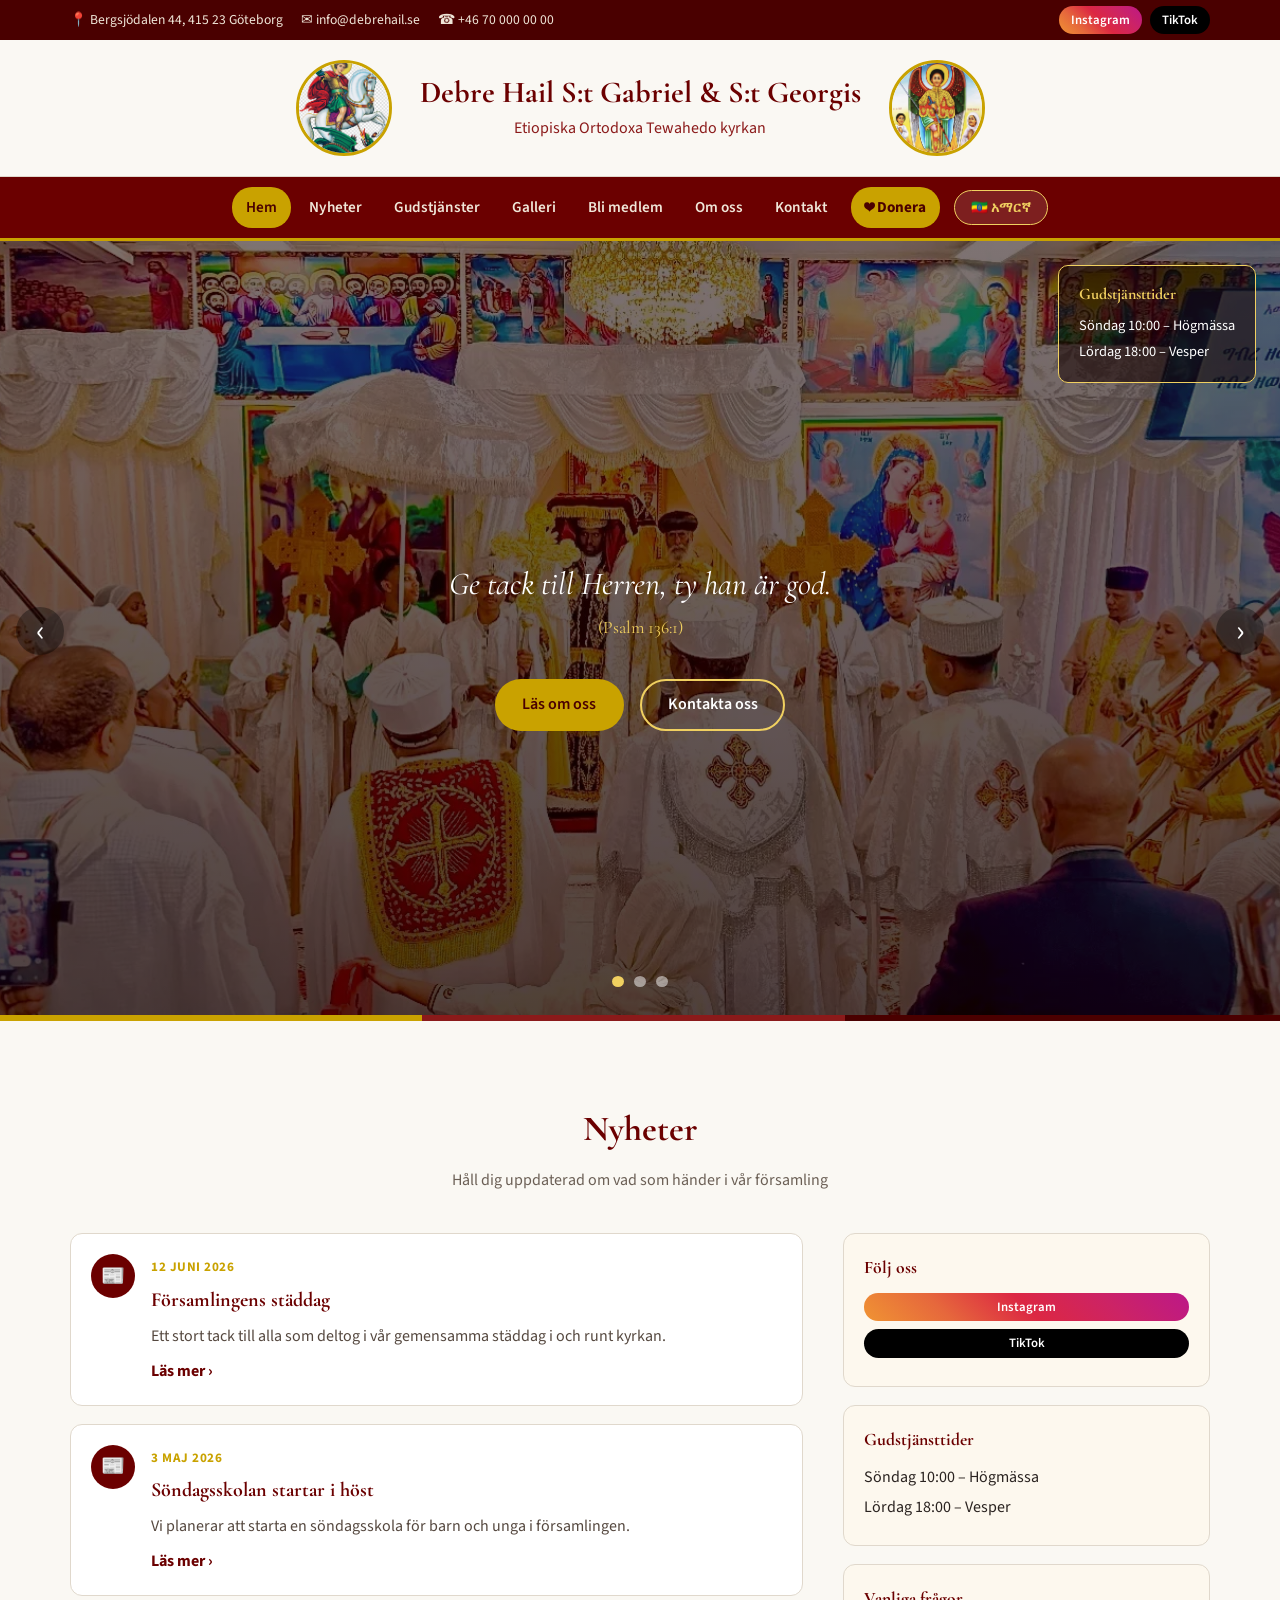
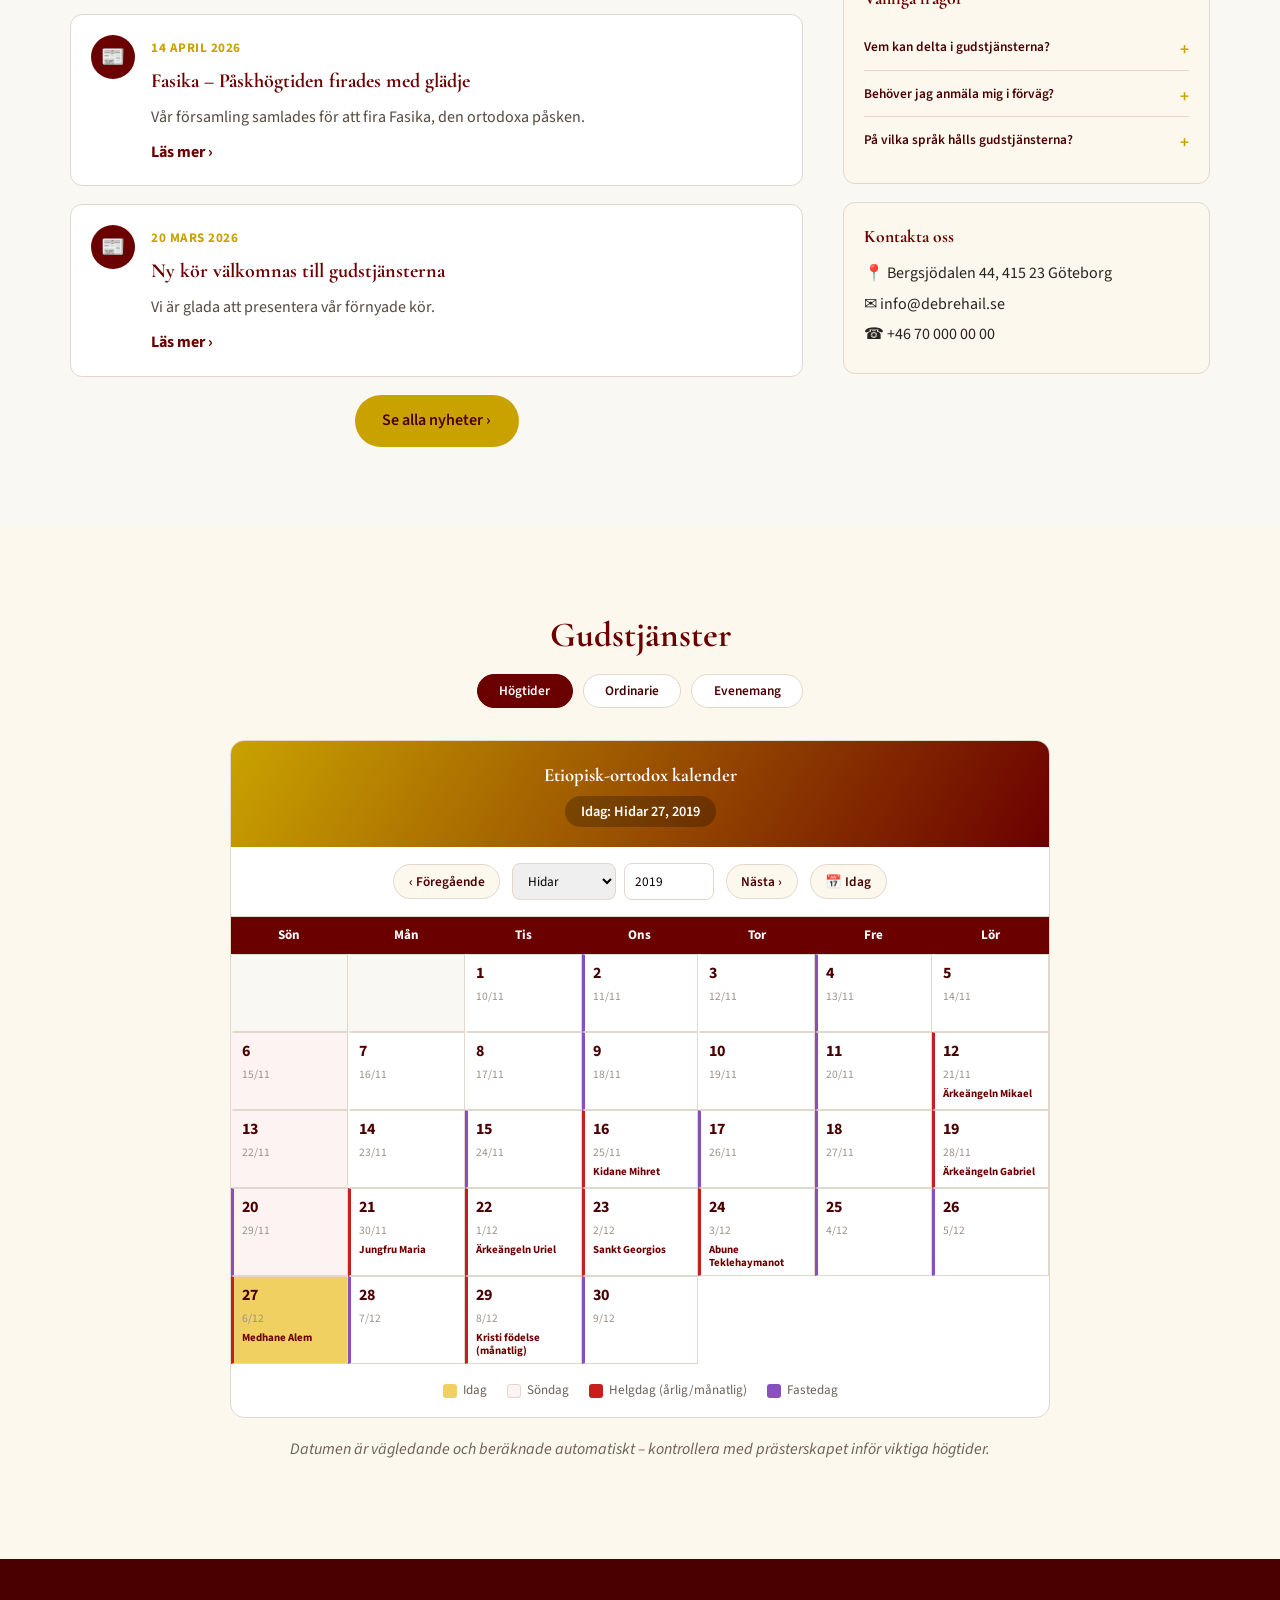
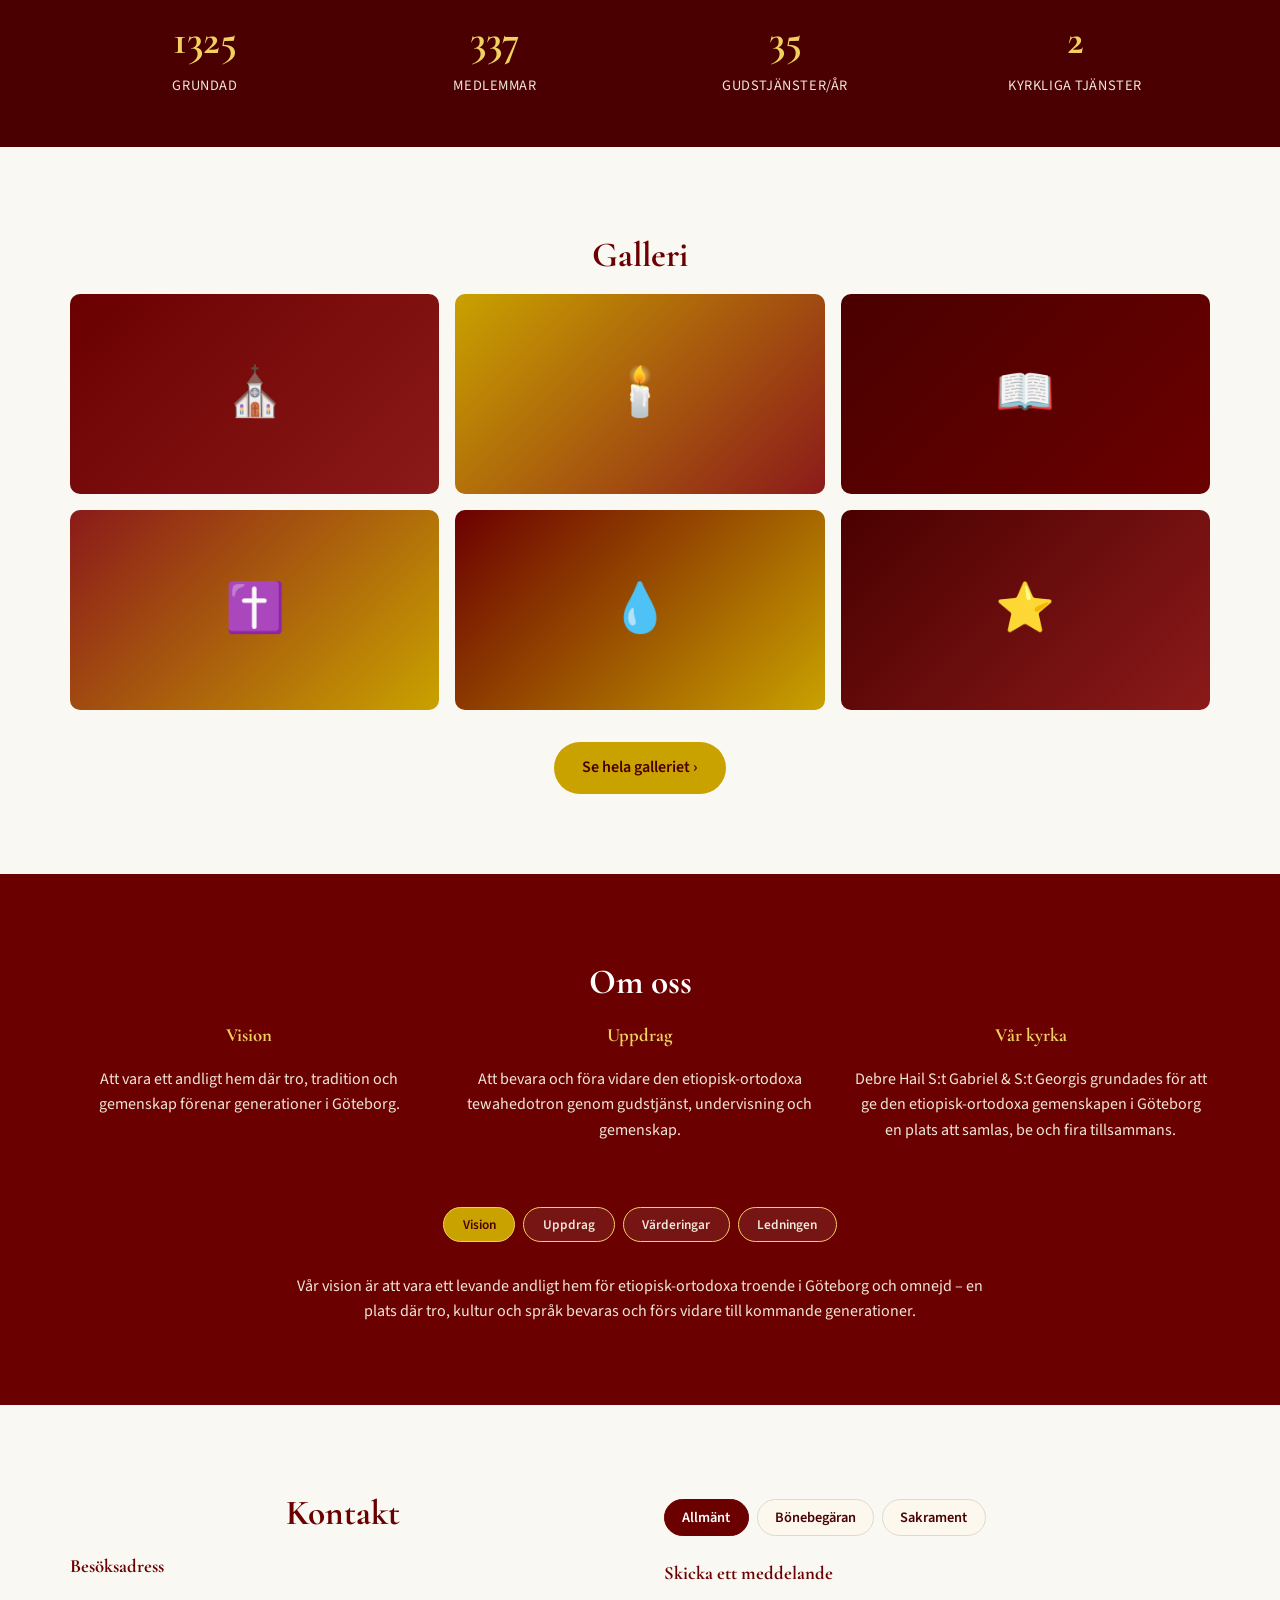
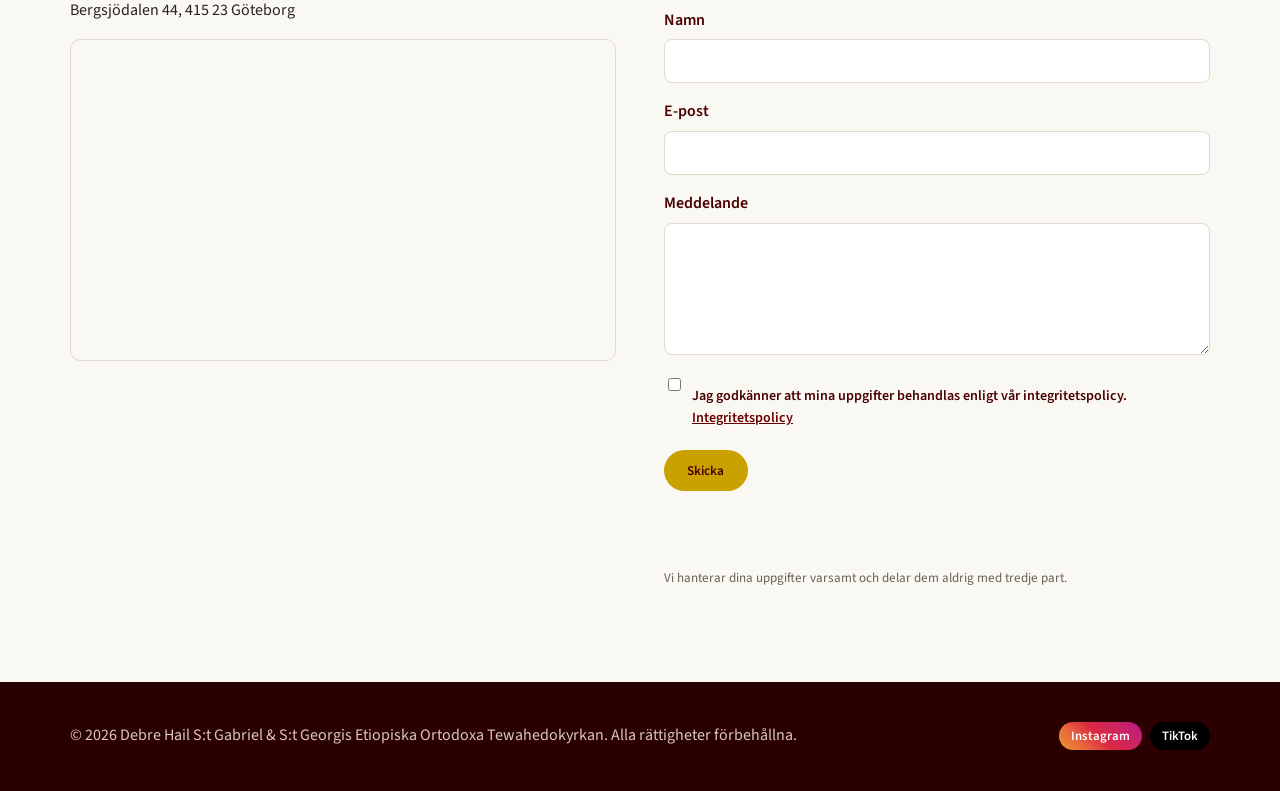
==== commit 55f3eedb: "Add membership, donations, Decap CMS, prayer/sacrament requests, and event calendar sync Implements " ====
--- a/index.html
+++ b/index.html
@@ -48,8 +48,10 @@
         <a href="nyheter.html" class="nav-link" data-nav="nyheter" data-i18n="nav.nyheter"></a>
         <a href="#gudstjanster" class="nav-link" data-nav="gudstjanster" data-i18n="nav.gudstjanster"></a>
         <a href="galleri.html" class="nav-link" data-nav="galleri" data-i18n="nav.galleri"></a>
+        <a href="bli-medlem.html" class="nav-link" data-nav="medlem" data-i18n="nav.medlem"></a>
         <a href="#om" class="nav-link" data-nav="om" data-i18n="nav.om"></a>
         <a href="#kontakt" class="nav-link" data-nav="kontakt" data-i18n="nav.kontakt"></a>
+        <a href="donera.html" class="nav-link donate-btn" data-nav="donera" data-i18n="nav.donera"></a>
         <button class="lang-toggle" id="langToggle" type="button"></button>
       </div>
     </div>
@@ -113,47 +115,7 @@
 
     <div class="news-grid">
       <div class="news-feed">
-
-        <article class="news-preview-card">
-          <div class="news-icon">📰</div>
-          <div class="news-body">
-            <span class="news-date" data-i18n="news.article1_date"></span>
-            <h3 data-i18n="news.article1_title"></h3>
-            <p class="news-excerpt" data-i18n="news.article1_excerpt"></p>
-            <a class="news-toggle" href="nyheter.html#article-1" data-i18n="news.read_more"></a>
-          </div>
-        </article>
-
-        <article class="news-preview-card">
-          <div class="news-icon">📰</div>
-          <div class="news-body">
-            <span class="news-date" data-i18n="news.article2_date"></span>
-            <h3 data-i18n="news.article2_title"></h3>
-            <p class="news-excerpt" data-i18n="news.article2_excerpt"></p>
-            <a class="news-toggle" href="nyheter.html#article-2" data-i18n="news.read_more"></a>
-          </div>
-        </article>
-
-        <article class="news-preview-card">
-          <div class="news-icon">📰</div>
-          <div class="news-body">
-            <span class="news-date" data-i18n="news.article3_date"></span>
-            <h3 data-i18n="news.article3_title"></h3>
-            <p class="news-excerpt" data-i18n="news.article3_excerpt"></p>
-            <a class="news-toggle" href="nyheter.html#article-3" data-i18n="news.read_more"></a>
-          </div>
-        </article>
-
-        <article class="news-preview-card">
-          <div class="news-icon">📰</div>
-          <div class="news-body">
-            <span class="news-date" data-i18n="news.article4_date"></span>
-            <h3 data-i18n="news.article4_title"></h3>
-            <p class="news-excerpt" data-i18n="news.article4_excerpt"></p>
-            <a class="news-toggle" href="nyheter.html#article-4" data-i18n="news.read_more"></a>
-          </div>
-        </article>
-
+        <div id="newsFeedList"><!-- rendered from content/news.json by main.js --></div>
         <a href="nyheter.html" class="btn btn-gold see-all-btn" data-i18n="news.see_all_btn"></a>
       </div>
 
@@ -205,6 +167,7 @@
     <div class="sched-tabs">
       <button class="sched-tab-btn active" data-sched-tab="hogtider" data-i18n="schedule.tab_hogtider"></button>
       <button class="sched-tab-btn" data-sched-tab="ordinarie" data-i18n="schedule.tab_ordinarie"></button>
+      <button class="sched-tab-btn" data-sched-tab="evenemang" data-i18n="schedule.tab_evenemang"></button>
     </div>
 
     <div class="sched-panel active" data-sched-panel="hogtider">
@@ -265,6 +228,33 @@
       </div>
       <p class="location-note" data-i18n="schedule.location_note"></p>
     </div>
+
+    <div class="sched-panel" data-sched-panel="evenemang">
+      <div id="eventsUpcomingList" class="events-list"><!-- rendered from content/events.json by calendar.js --></div>
+
+      <div class="rsvp-form-wrap">
+        <h3 data-i18n="events.rsvp_title"></h3>
+        <form id="rsvpForm" data-simple-form action="https://formspree.io/f/ÄNDRA_TILL_ER_FORMSPREE_ID" method="POST" novalidate>
+          <input type="hidden" name="_subject" value="Ny anmälan till evenemang">
+          <label for="rsvpEventSelect" data-i18n="events.rsvp_which"></label>
+          <select id="rsvpEventSelect" name="event" required></select>
+
+          <label for="rsvpName" data-i18n="events.rsvp_name"></label>
+          <input type="text" id="rsvpName" name="name" required>
+
+          <label for="rsvpCount" data-i18n="events.rsvp_count"></label>
+          <input type="number" id="rsvpCount" name="antal" min="1" value="1" required>
+
+          <div class="consent-row">
+            <input type="checkbox" id="rsvpConsent" name="consent" required>
+            <label for="rsvpConsent"><span data-i18n="privacy.consent_label"></span> <a href="integritetspolicy.html" data-i18n="privacy.heading"></a></label>
+          </div>
+
+          <button type="submit" class="btn btn-gold" data-i18n="events.rsvp_submit"></button>
+          <p class="form-msg"></p>
+        </form>
+      </div>
+    </div>
   </div>
 </section>
 
@@ -295,14 +285,7 @@
   <div class="container">
     <h2 class="section-title" data-i18n="gallery.section_title"></h2>
 
-    <div class="gallery-grid gallery-grid-preview">
-      <div class="gallery-item tile-1"><span class="tile-emoji">⛪</span><div class="tile-overlay"><span class="tile-title">Söndagens Högmässa</span></div></div>
-      <div class="gallery-item tile-2"><span class="tile-emoji">🕯️</span><div class="tile-overlay"><span class="tile-title">Rökelseoffer</span></div></div>
-      <div class="gallery-item tile-4"><span class="tile-emoji">✝️</span><div class="tile-overlay"><span class="tile-title">Fasika-firande</span></div></div>
-      <div class="gallery-item tile-5"><span class="tile-emoji">💧</span><div class="tile-overlay"><span class="tile-title">Timkat-processionen</span></div></div>
-      <div class="gallery-item tile-8"><span class="tile-emoji">🎶</span><div class="tile-overlay"><span class="tile-title">Kyrkokören sjunger</span></div></div>
-      <div class="gallery-item tile-14"><span class="tile-emoji">☕</span><div class="tile-overlay"><span class="tile-title">Kyrkkaffe</span></div></div>
-    </div>
+    <div class="gallery-grid gallery-grid-preview"><!-- rendered from content/gallery.json by main.js --></div>
     <div class="gallery-preview-cta">
       <a href="galleri.html" class="btn btn-gold" data-i18n="gallery.see_all_btn"></a>
     </div>
@@ -400,21 +383,94 @@
     </div>
 
     <div class="contact-form-wrap">
-      <h3 data-i18n="contact.form_title"></h3>
-      <form id="contactForm" novalidate>
-        <label for="contactName" data-i18n="contact.label_name"></label>
-        <input type="text" id="contactName" name="name" required>
-
-        <label for="contactEmail" data-i18n="contact.label_email"></label>
-        <input type="email" id="contactEmail" name="email" required>
-
-        <label for="contactMessage" data-i18n="contact.label_message"></label>
-        <textarea id="contactMessage" name="message" rows="5" required></textarea>
-
-        <button type="submit" class="btn btn-gold" data-i18n="contact.submit_btn"></button>
-        <p class="form-msg" id="formMsg" role="status"></p>
-      </form>
-      <p class="privacy-note" data-i18n="contact.privacy_note"></p>
+      <div class="contact-tabs">
+        <button class="contact-tab-btn active" data-contact-tab="allman" data-i18n="contact.tab_allman"></button>
+        <button class="contact-tab-btn" data-contact-tab="bon" data-i18n="contact.tab_bon"></button>
+        <button class="contact-tab-btn" data-contact-tab="sakrament" data-i18n="contact.tab_sakrament"></button>
+      </div>
+
+      <div class="contact-tab-panel active" data-contact-panel="allman">
+        <h3 data-i18n="contact.form_title"></h3>
+        <form id="contactForm" data-simple-form action="https://formspree.io/f/ÄNDRA_TILL_ER_FORMSPREE_ID" method="POST" novalidate>
+          <input type="hidden" name="_subject" value="Nytt meddelande – Kontaktformulär">
+          <label for="contactName" data-i18n="contact.label_name"></label>
+          <input type="text" id="contactName" name="name" required>
+
+          <label for="contactEmail" data-i18n="contact.label_email"></label>
+          <input type="email" id="contactEmail" name="email" required>
+
+          <label for="contactMessage" data-i18n="contact.label_message"></label>
+          <textarea id="contactMessage" name="message" rows="5" required></textarea>
+
+          <div class="consent-row">
+            <input type="checkbox" id="contactConsent" name="consent" required>
+            <label for="contactConsent"><span data-i18n="privacy.consent_label"></span> <a href="integritetspolicy.html" data-i18n="privacy.heading"></a></label>
+          </div>
+
+          <button type="submit" class="btn btn-gold" data-i18n="contact.submit_btn"></button>
+          <p class="form-msg" id="formMsg" role="status"></p>
+        </form>
+        <p class="privacy-note" data-i18n="contact.privacy_note"></p>
+      </div>
+
+      <div class="contact-tab-panel" data-contact-panel="bon">
+        <h3 data-i18n="prayer.form_title"></h3>
+        <form id="prayerForm" data-simple-form action="https://formspree.io/f/ÄNDRA_TILL_ER_FORMSPREE_ID" method="POST" novalidate>
+          <input type="hidden" name="_subject" value="Ny bönebegäran">
+          <label for="prayerName" data-i18n="prayer.label_name"></label>
+          <input type="text" id="prayerName" name="name">
+
+          <label for="prayerEmail" data-i18n="prayer.label_email"></label>
+          <input type="email" id="prayerEmail" name="email">
+
+          <label for="prayerText" data-i18n="prayer.label_prayer"></label>
+          <textarea id="prayerText" name="prayer" rows="5" required></textarea>
+
+          <div class="consent-row">
+            <input type="checkbox" id="prayerConsent" name="consent" required>
+            <label for="prayerConsent"><span data-i18n="privacy.consent_label"></span> <a href="integritetspolicy.html" data-i18n="privacy.heading"></a></label>
+          </div>
+
+          <button type="submit" class="btn btn-gold" data-i18n="prayer.submit_btn"></button>
+          <p class="form-msg"></p>
+        </form>
+      </div>
+
+      <div class="contact-tab-panel" data-contact-panel="sakrament">
+        <h3 data-i18n="sacrament.form_title"></h3>
+        <form id="sacramentForm" data-simple-form action="https://formspree.io/f/ÄNDRA_TILL_ER_FORMSPREE_ID" method="POST" novalidate>
+          <input type="hidden" name="_subject" value="Ny sakramentsförfrågan">
+          <label for="sacramentType" data-i18n="sacrament.label_type"></label>
+          <select id="sacramentType" name="type" required>
+            <option value="dop" data-i18n="sacrament.opt_dop"></option>
+            <option value="vigsel" data-i18n="sacrament.opt_vigsel"></option>
+            <option value="begravning" data-i18n="sacrament.opt_begravning"></option>
+          </select>
+
+          <label for="sacramentName" data-i18n="sacrament.label_name"></label>
+          <input type="text" id="sacramentName" name="name" required>
+
+          <label for="sacramentEmail" data-i18n="sacrament.label_email"></label>
+          <input type="email" id="sacramentEmail" name="email" required>
+
+          <label for="sacramentPhone" data-i18n="sacrament.label_phone"></label>
+          <input type="tel" id="sacramentPhone" name="phone" required>
+
+          <label for="sacramentDate" data-i18n="sacrament.label_date"></label>
+          <input type="text" id="sacramentDate" name="date">
+
+          <label for="sacramentMessage" data-i18n="sacrament.label_message"></label>
+          <textarea id="sacramentMessage" name="message" rows="4"></textarea>
+
+          <div class="consent-row">
+            <input type="checkbox" id="sacramentConsent" name="consent" required>
+            <label for="sacramentConsent"><span data-i18n="privacy.consent_label"></span> <a href="integritetspolicy.html" data-i18n="privacy.heading"></a></label>
+          </div>
+
+          <button type="submit" class="btn btn-gold" data-i18n="sacrament.submit_btn"></button>
+          <p class="form-msg"></p>
+        </form>
+      </div>
     </div>
   </div>
 </section>
@@ -457,6 +513,20 @@
   </div>
 </div>
 
+<!-- Calendar day-detail modal (tap a day, especially useful on mobile where
+     the feast label is hidden inline) -->
+<div class="modal-overlay" id="eoDayModal">
+  <div class="modal-box">
+    <h3 id="eoDayModalTitle"></h3>
+    <p id="eoDayModalGreg" class="eo-day-modal-greg"></p>
+    <p id="eoDayModalFeast" class="eo-day-modal-feast"></p>
+    <p id="eoDayModalEvent" class="eo-day-modal-event"></p>
+    <div class="modal-actions">
+      <button type="button" id="eoDayModalClose" data-i18n="calendar.close_btn"></button>
+    </div>
+  </div>
+</div>
+
 <script src="i18n.js"></script>
 <script src="main.js"></script>
 <script src="calendar.js"></script>
--- a/style.css
+++ b/style.css
@@ -87,6 +87,82 @@
 .news-full-list { max-width: 780px; margin: 0 auto; }
 .news-full-list .news-preview-card { scroll-margin-top: 20px; }
 
+.legal-content { max-width: 780px; margin: 0 auto; }
+.legal-content h3 { margin-top: 1.6em; }
+.legal-content p { color: #55483f; }
+
+.membership-form-wrap { max-width: 560px; margin: 0 auto; }
+
+.contact-tabs {
+  display: flex;
+  gap: 8px;
+  margin-bottom: 1.4rem;
+  flex-wrap: wrap;
+}
+.contact-tab-btn {
+  background: var(--gold-bg);
+  border: 1px solid var(--border);
+  color: var(--crimson-dk);
+  padding: 0.5em 1.2em;
+  border-radius: 30px;
+  font-weight: 600;
+  font-size: 0.9rem;
+}
+.contact-tab-btn.active, .contact-tab-btn:hover { background: var(--crimson); color: #fff; border-color: var(--crimson); }
+.contact-tab-panel { display: none; }
+.contact-tab-panel.active { display: block; animation: fadein 0.4s ease; }
+
+.donate-card {
+  max-width: 480px;
+  margin: 0 auto;
+  background: #fff;
+  border: 1px solid var(--border);
+  border-radius: 14px;
+  padding: 32px;
+  text-align: center;
+}
+.donate-verse {
+  font-family: var(--font-head);
+  font-style: italic;
+  color: var(--crimson);
+  margin-bottom: 1.5em;
+}
+.donate-swish-number {
+  background: var(--gold-bg);
+  border-radius: 30px;
+  padding: 10px 20px;
+  display: inline-block;
+  margin-bottom: 1.5em;
+  font-size: 1.1rem;
+}
+.donate-swish-number strong { color: var(--crimson-dk); }
+.donate-amount-label { font-weight: 600; color: var(--crimson-dk); margin-bottom: 0.6em; }
+.donate-amounts { display: flex; justify-content: center; gap: 10px; flex-wrap: wrap; margin-bottom: 1.2em; }
+.donate-amount-btn {
+  background: var(--gold-bg);
+  border: 1px solid var(--border);
+  color: var(--crimson-dk);
+  padding: 0.6em 1.2em;
+  border-radius: 30px;
+  font-weight: 600;
+}
+.donate-amount-btn.active, .donate-amount-btn:hover { background: var(--crimson); color: #fff; border-color: var(--crimson); }
+.donate-card label { display: block; font-weight: 600; color: var(--crimson-dk); margin-bottom: 0.4em; }
+.donate-card input {
+  width: 100%;
+  padding: 10px 14px;
+  border: 1px solid var(--border);
+  border-radius: 8px;
+  font-family: inherit;
+  font-size: 1rem;
+  margin-bottom: 1.2em;
+  text-align: center;
+}
+.donate-pay-btn { display: block; margin: 0 auto 2em; width: fit-content; font-size: 1.05rem; }
+.donate-qr { border-top: 1px solid var(--border); padding-top: 1.5em; }
+.donate-qr img { display: block; margin: 0 auto 0.8em; border-radius: 8px; }
+.donate-qr p { color: #6b5f55; font-size: 0.9rem; }
+
 .btn {
   display: inline-block;
   padding: 0.7em 1.6em;
@@ -244,6 +320,14 @@
   white-space: nowrap;
 }
 .lang-toggle:hover { background: rgba(255,255,255,0.22); }
+
+.donate-btn {
+  background: var(--gold);
+  color: var(--crimson-dk) !important;
+  font-weight: 700;
+  margin-left: 6px;
+}
+.donate-btn:hover { background: var(--gold-lt); }
 
 @media (max-width: 640px) {
   .logo-side { width: 64px; height: 64px; }
@@ -836,8 +920,12 @@
   display: flex;
   flex-direction: column;
   gap: 2px;
-}
-.eo-cell-empty { background: #faf8f3; }
+  position: relative;
+  cursor: pointer;
+}
+.eo-cell:hover { background: var(--gold-bg); }
+.eo-cell-empty { background: #faf8f3; cursor: default; }
+.eo-cell-empty:hover { background: #faf8f3; }
 .eo-cell-day { font-weight: 700; color: var(--crimson-dk); }
 .eo-cell-greg { font-size: 0.72rem; color: #9a9088; }
 .eo-cell-label { font-size: 0.68rem; font-weight: 700; color: var(--crimson); line-height: 1.2; }
@@ -847,6 +935,17 @@
 .eo-cell.is-feast { border-left-color: #c81e1e; }
 .eo-cell.is-today { background: var(--gold-lt); }
 .eo-cell.is-today .eo-cell-day { color: var(--crimson-dk); }
+.eo-cell.has-event::after {
+  content: '';
+  position: absolute;
+  top: 6px;
+  right: 6px;
+  width: 8px;
+  height: 8px;
+  border-radius: 50%;
+  background: var(--gold);
+  border: 1px solid var(--crimson-dk);
+}
 
 .eo-cal-legend {
   display: flex;
@@ -864,6 +963,48 @@
 .swatch-feast { background: #c81e1e; }
 .swatch-fasting { background: #8a4fbf; }
 
+.events-list {
+  display: grid;
+  grid-template-columns: repeat(auto-fill, minmax(240px, 1fr));
+  gap: 16px;
+  max-width: 900px;
+  margin: 0 auto 2.5rem;
+}
+.events-empty { text-align: center; color: #6b5f55; font-style: italic; grid-column: 1 / -1; }
+.event-card {
+  background: #fff;
+  border: 1px solid var(--border);
+  border-radius: 12px;
+  padding: 18px;
+}
+.event-date { color: var(--gold); font-weight: 700; font-size: 0.82rem; text-transform: uppercase; letter-spacing: 0.04em; }
+.event-card h4 { margin: 0.3em 0; font-family: var(--font-head); font-size: 1.15rem; color: var(--crimson); }
+.event-card p { color: #55483f; margin: 0 0 0.8em; }
+
+.rsvp-form-wrap {
+  max-width: 480px;
+  margin: 0 auto;
+  background: #fff;
+  border: 1px solid var(--border);
+  border-radius: 12px;
+  padding: 24px;
+}
+.rsvp-form-wrap h3 { text-align: center; }
+.rsvp-form-wrap form { display: flex; flex-direction: column; gap: 6px; }
+.rsvp-form-wrap label { font-weight: 600; color: var(--crimson-dk); margin-top: 10px; }
+.rsvp-form-wrap input, .rsvp-form-wrap select {
+  padding: 10px 14px;
+  border: 1px solid var(--border);
+  border-radius: 8px;
+  font-family: inherit;
+  font-size: 1rem;
+}
+.rsvp-form-wrap button { margin-top: 14px; align-self: center; }
+
+.eo-day-modal-greg { color: #6b5f55; }
+.eo-day-modal-feast { font-weight: 700; color: var(--crimson); }
+.eo-day-modal-event { color: var(--gold); font-weight: 600; }
+
 @media (max-width: 700px) {
   .eo-cell { min-height: 60px; padding: 4px 5px; }
   .eo-cell-label { display: none; }
@@ -905,6 +1046,16 @@
   border-color: var(--gold);
 }
 .contact-form-wrap button { margin-top: 14px; align-self: flex-start; }
+.consent-row {
+  display: flex;
+  align-items: flex-start;
+  gap: 8px;
+  margin-top: 14px;
+  font-size: 0.88rem;
+  color: #55483f;
+}
+.consent-row input { width: auto; margin-top: 3px; }
+.consent-row a { color: var(--crimson); text-decoration: underline; }
 .form-msg { min-height: 1.4em; font-weight: 600; }
 .form-msg.success { color: #2e7d32; }
 .form-msg.error { color: #b3261e; }
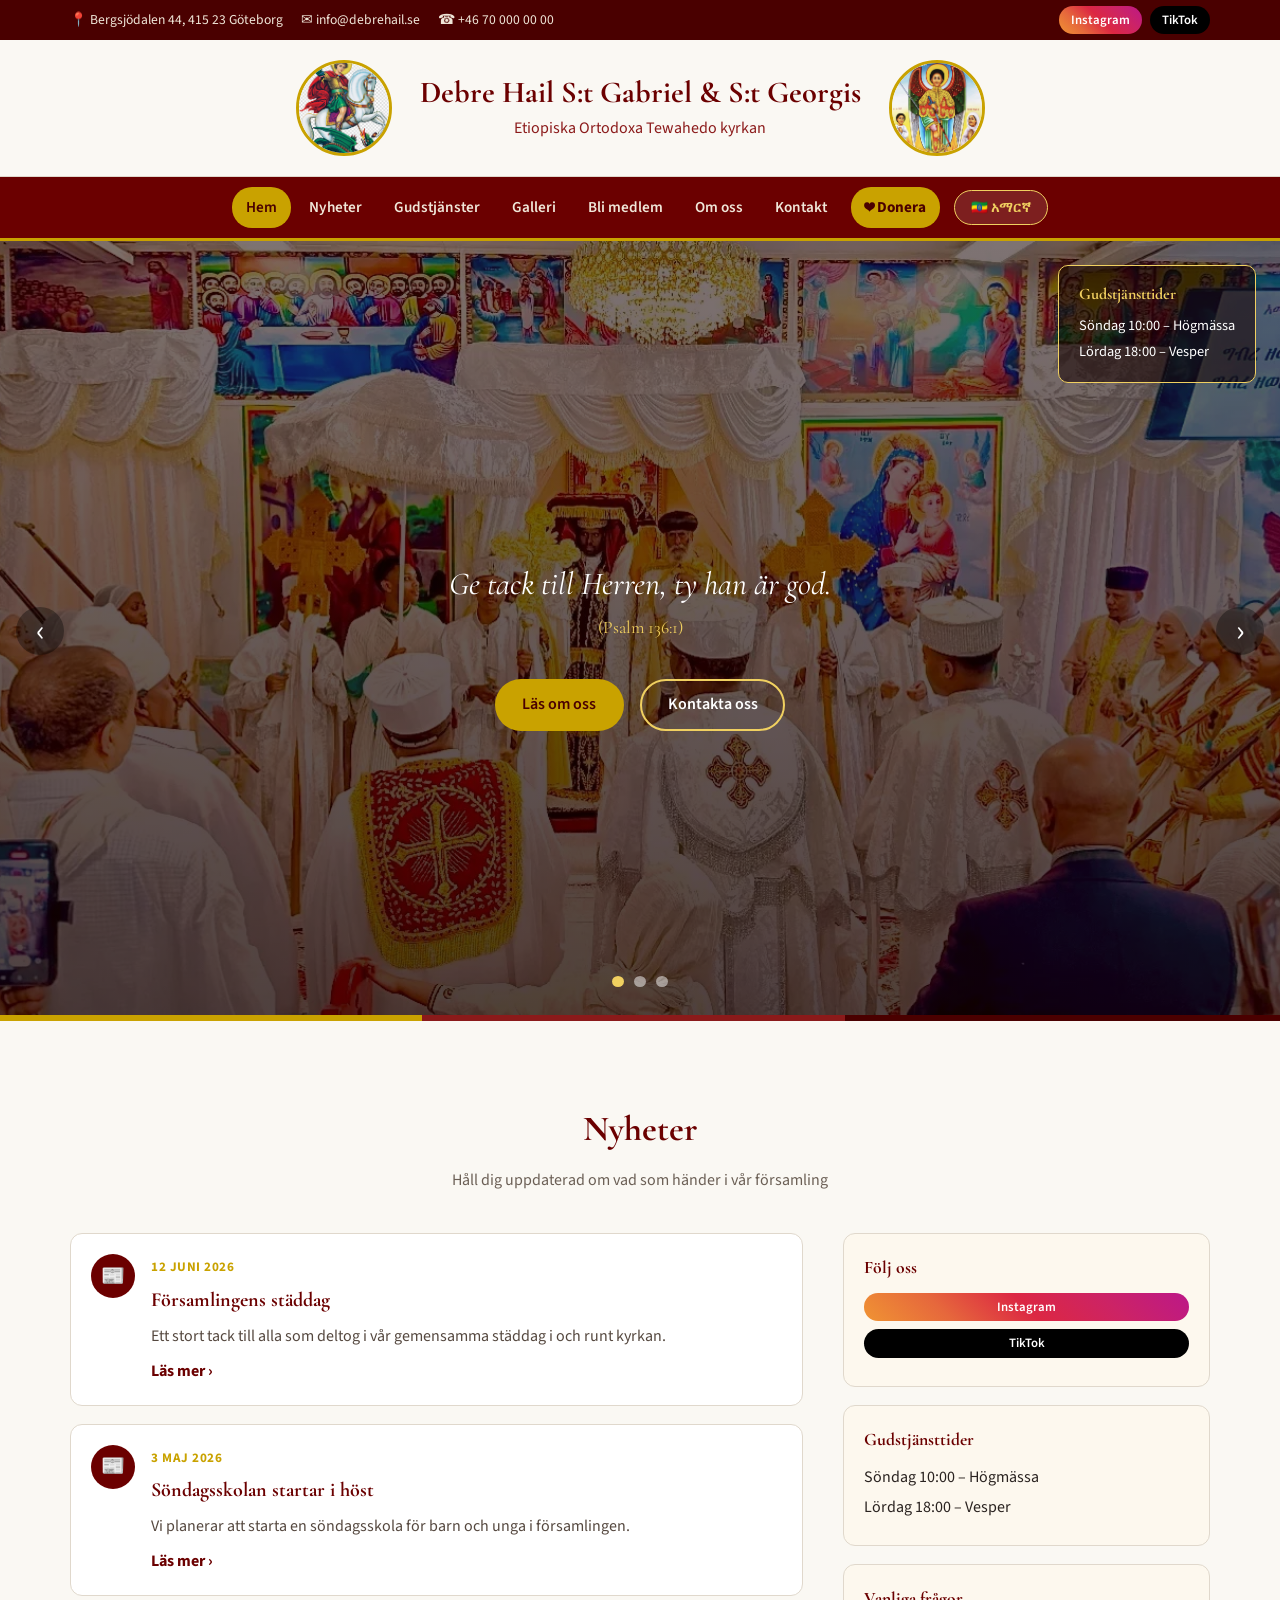
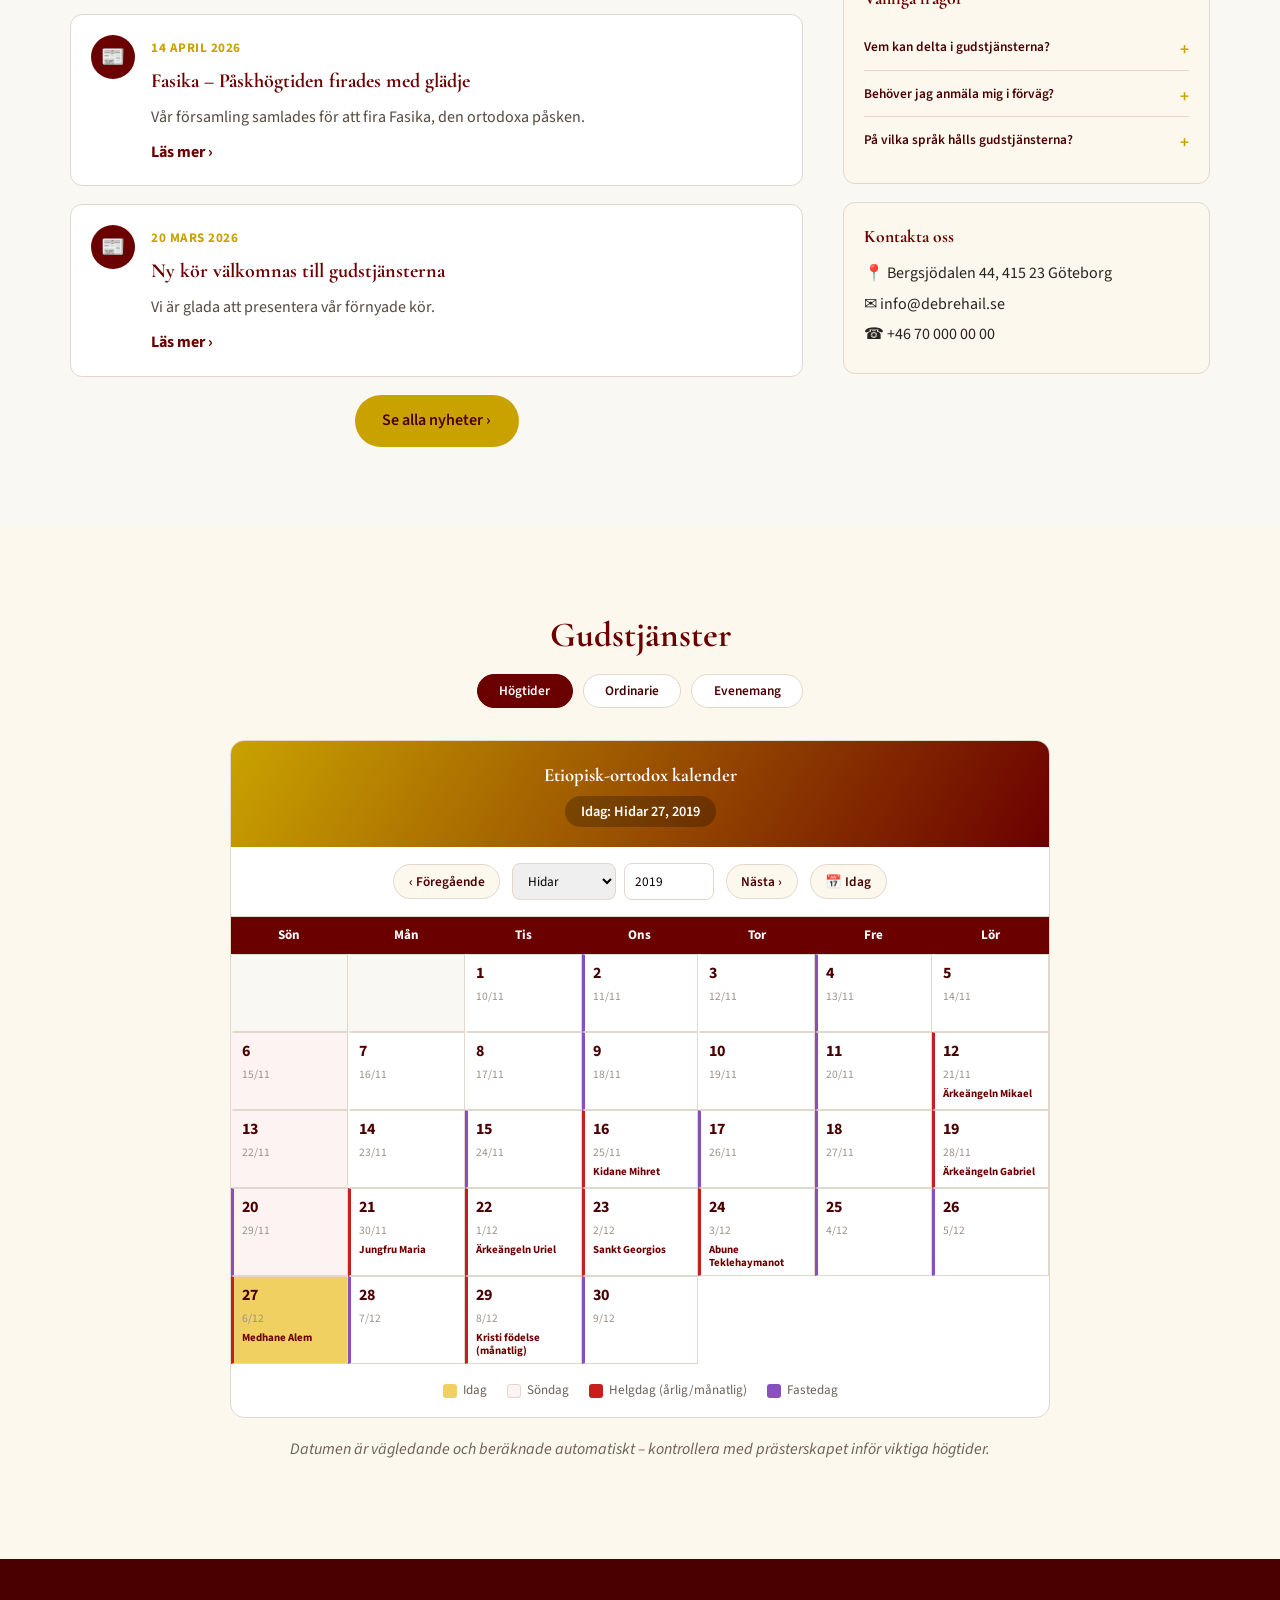
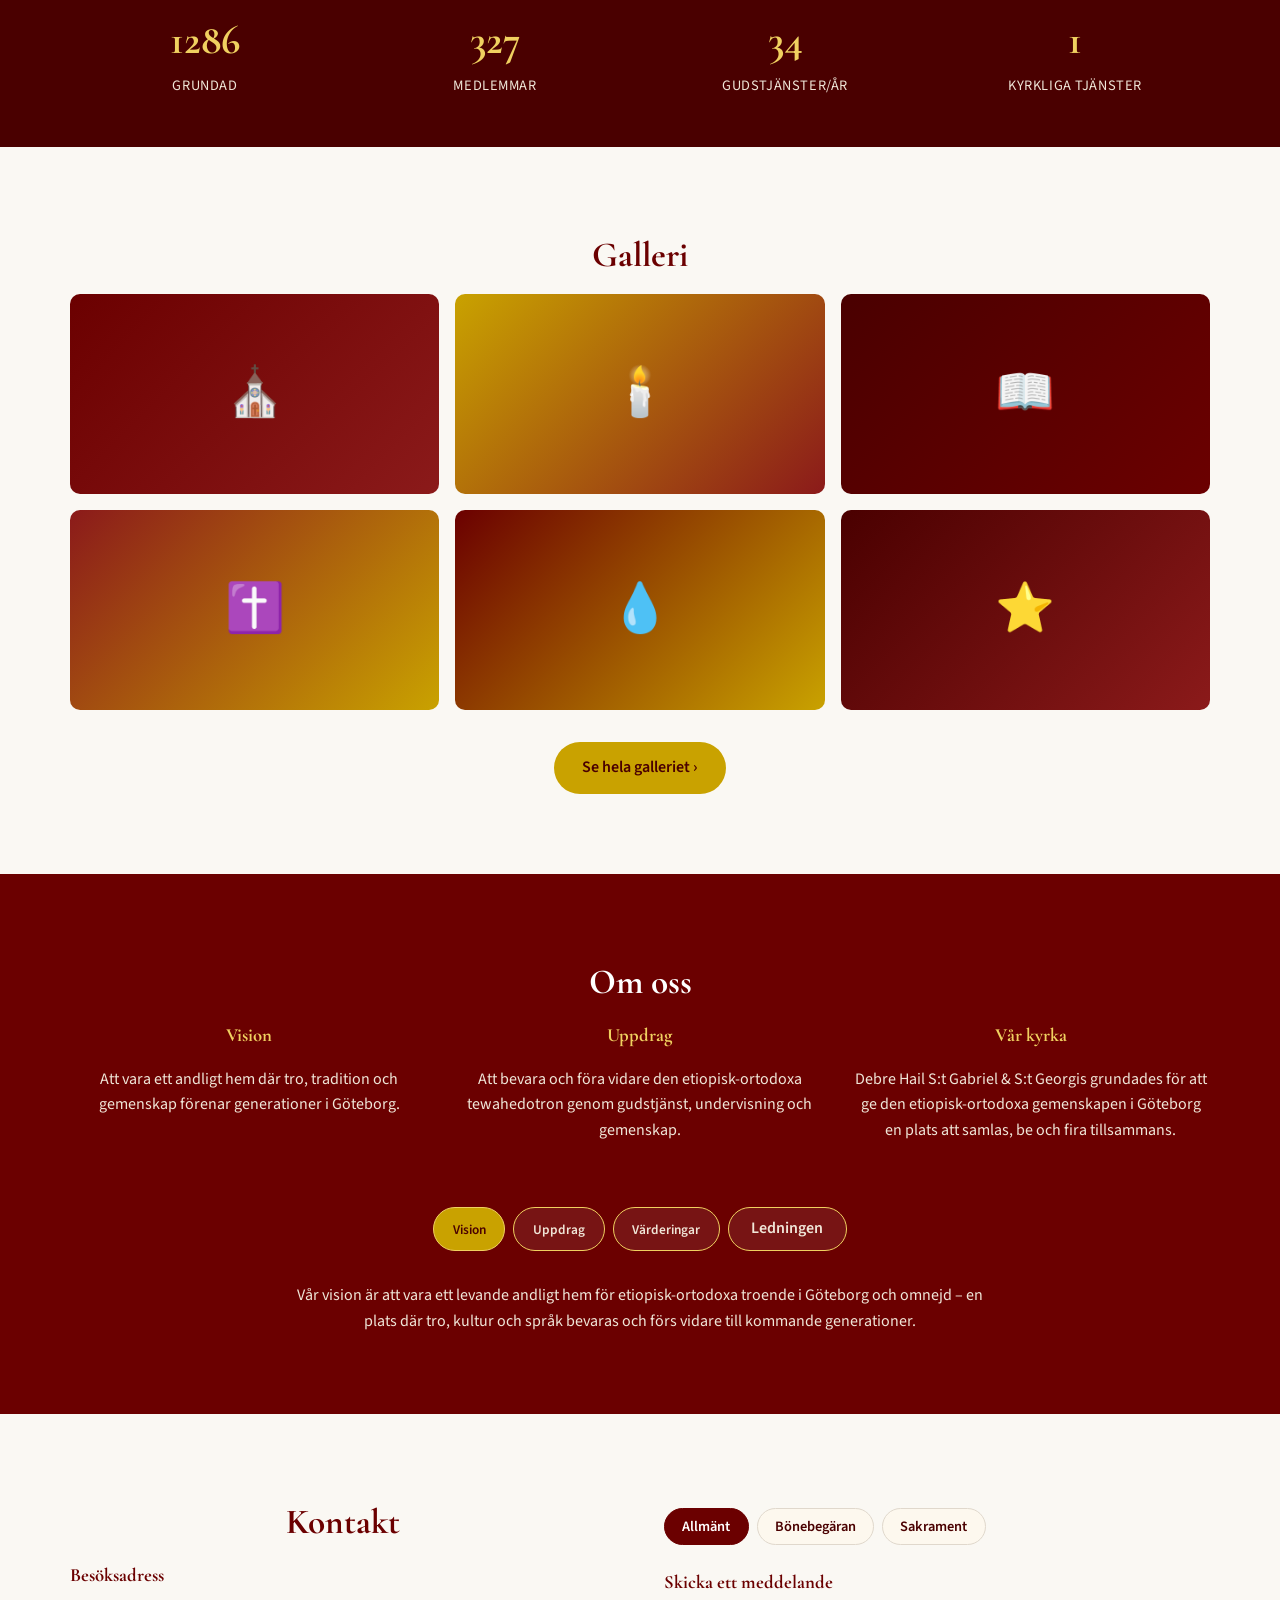
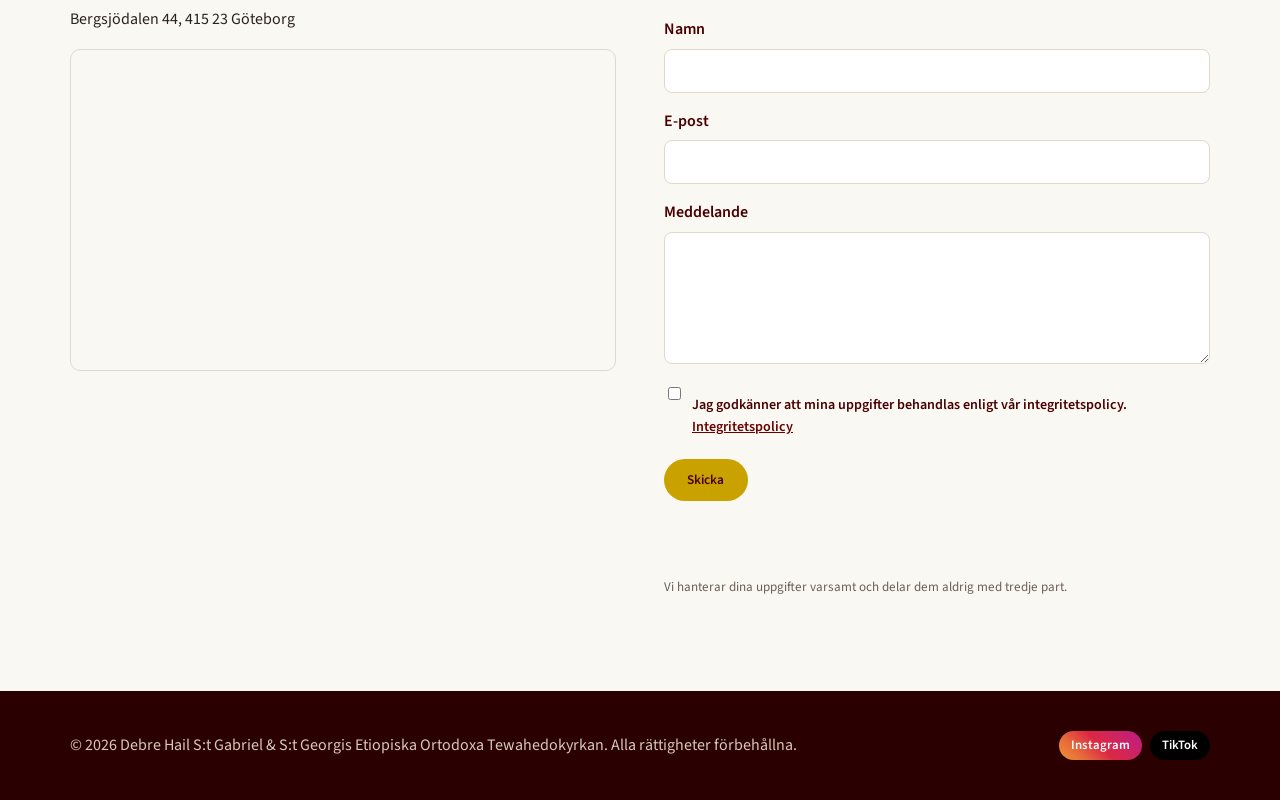
==== commit d64b72b3: "Move leadership to a dedicated page with a photo-based, grouped hierarchy - Om oss's "Ledningen" tab" ====
--- a/index.html
+++ b/index.html
@@ -317,7 +317,7 @@
         <button class="tab-btn active" data-tab="vision" data-i18n="about.tab_vision"></button>
         <button class="tab-btn" data-tab="uppdrag" data-i18n="about.tab_uppdrag"></button>
         <button class="tab-btn" data-tab="varderingar" data-i18n="about.tab_varderingar"></button>
-        <button class="tab-btn" data-tab="ledningen" data-i18n="about.tab_ledningen"></button>
+        <a href="ledarskap.html" class="tab-btn leadership-link" data-i18n="about.tab_ledningen"></a>
       </div>
 
       <div class="tab-panels">
@@ -329,36 +329,6 @@
         </div>
         <div class="tab-panel" data-panel="varderingar">
           <p data-i18n="about.tab_varderingar_content"></p>
-        </div>
-        <div class="tab-panel" data-panel="ledningen">
-          <div class="leadership-tree" id="leadershipTree">
-            <div class="tier tier1">
-              <div class="person-card gold-border">
-                <span class="person-icon">✝️</span>
-                <span class="person-role" data-i18n="about.prast_role"></span>
-                <span class="person-name" data-i18n="about.prast_name"></span>
-              </div>
-            </div>
-            <div class="tree-line"></div>
-            <div class="tier tier2" id="tier2">
-              <div class="person-card">
-                <span class="person-icon">🔑</span>
-                <span class="person-role" data-i18n="about.kyrkvaktmastare_role"></span>
-                <span class="person-name" data-i18n="about.kyrkvaktmastare_name"></span>
-              </div>
-              <div class="person-card">
-                <span class="person-icon">🎵</span>
-                <span class="person-role" data-i18n="about.koransvarig_role"></span>
-                <span class="person-name" data-i18n="about.koransvarig_name"></span>
-              </div>
-              <button class="add-person-btn" data-i18n="about.add_person_btn" onclick="openModal(2)"></button>
-            </div>
-            <div class="tree-line"></div>
-            <div class="tier tier3" id="tier3">
-              <p class="tier-empty" data-i18n="about.tier3_empty"></p>
-              <button class="add-person-btn" data-i18n="about.add_person_btn" onclick="openModal(3)"></button>
-            </div>
-          </div>
         </div>
       </div>
     </div>
@@ -489,30 +459,6 @@
 <!-- 11. Scroll to top -->
 <button id="scrollTopBtn" class="scroll-top-btn" aria-label="Till toppen">↑</button>
 
-<!-- Leadership "add person" modal -->
-<div class="modal-overlay" id="leadershipModal">
-  <div class="modal-box">
-    <h3 data-i18n="modal.title"></h3>
-    <label for="modalNameInput" data-i18n="modal.label_name"></label>
-    <input type="text" id="modalNameInput">
-    <label for="modalRoleInput" data-i18n="modal.label_role"></label>
-    <input type="text" id="modalRoleInput">
-    <label for="modalIconSelect" data-i18n="modal.label_icon"></label>
-    <select id="modalIconSelect">
-      <option value="🙏">🙏</option>
-      <option value="✝️">✝️</option>
-      <option value="🎵">🎵</option>
-      <option value="📖">📖</option>
-      <option value="🕯️">🕯️</option>
-      <option value="👤">👤</option>
-    </select>
-    <div class="modal-actions">
-      <button type="button" id="modalCancelBtn" data-i18n="modal.cancel_btn"></button>
-      <button type="button" id="modalSaveBtn" data-i18n="modal.save_btn"></button>
-    </div>
-  </div>
-</div>
-
 <!-- Calendar day-detail modal (tap a day, especially useful on mobile where
      the feast label is hidden inline) -->
 <div class="modal-overlay" id="eoDayModal">
--- a/style.css
+++ b/style.css
@@ -636,6 +636,16 @@
 }
 .person-card.gold-border { border: 2px solid var(--gold); }
 .person-icon { display: block; font-size: 1.6rem; margin-bottom: 0.3em; }
+.person-photo {
+  display: block;
+  width: 64px;
+  height: 64px;
+  border-radius: 50%;
+  object-fit: cover;
+  margin: 0 auto 0.5em;
+  border: 2px solid var(--gold-lt);
+  background: #fff;
+}
 .person-role { display: block; font-size: 0.78rem; text-transform: uppercase; letter-spacing: 0.04em; color: var(--gold-lt); }
 .person-name { display: block; font-weight: 700; margin-top: 0.2em; }
 .tier-empty { color: #d8c8b8; font-style: italic; width: 100%; }
@@ -648,6 +658,20 @@
   min-width: 160px;
 }
 .add-person-btn:hover { background: rgba(255,255,255,0.08); }
+
+/* ledarskap.html: reuses .leadership-tree/.person-card etc. above, which
+   assume the crimson background this section provides. */
+.leadership-page-section {
+  background: var(--crimson);
+  color: #fdf8ee;
+  padding: 4rem 0 5rem;
+}
+.leadership-group-title {
+  color: var(--gold-lt);
+  text-align: center;
+  margin: 0 0 1.5rem;
+}
+.leadership-group-title:not(:first-child) { margin-top: 3.5rem; }
 
 @media (max-width: 760px) {
   .about-intro { grid-template-columns: 1fr; }
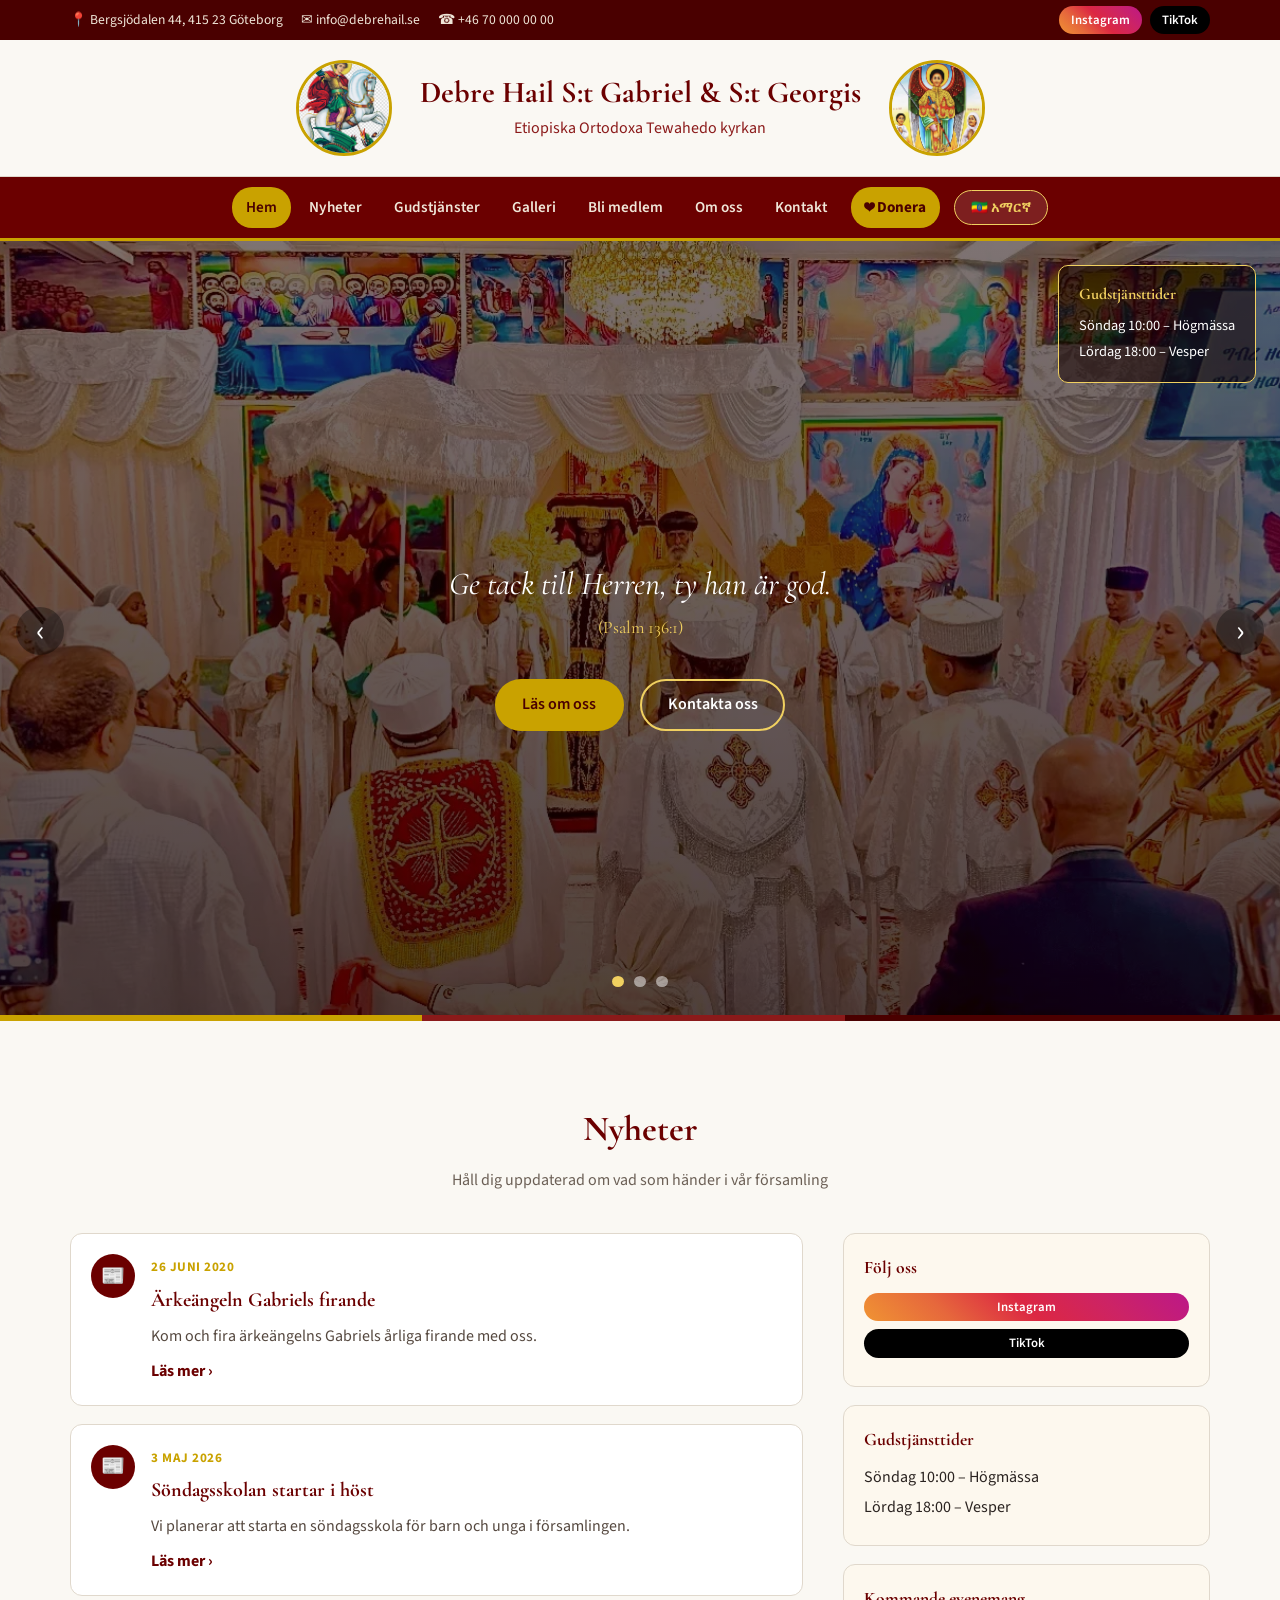
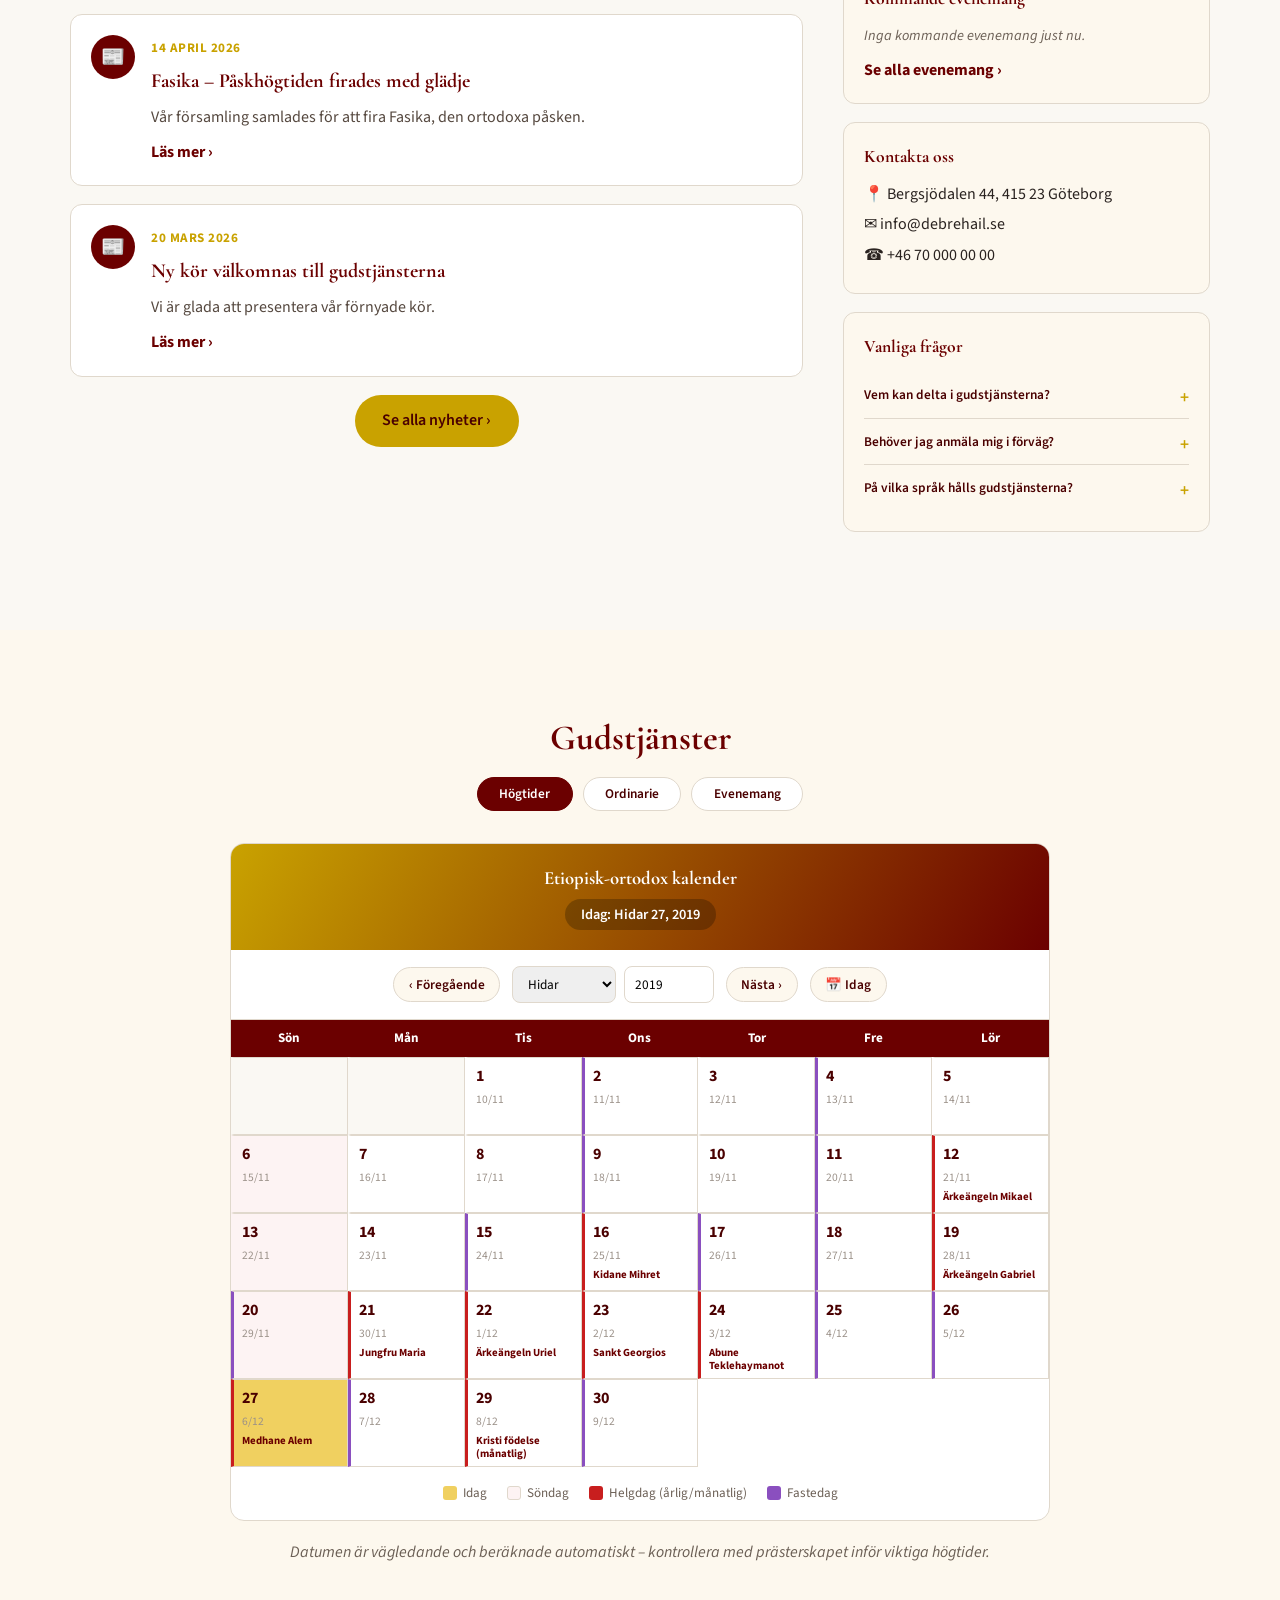
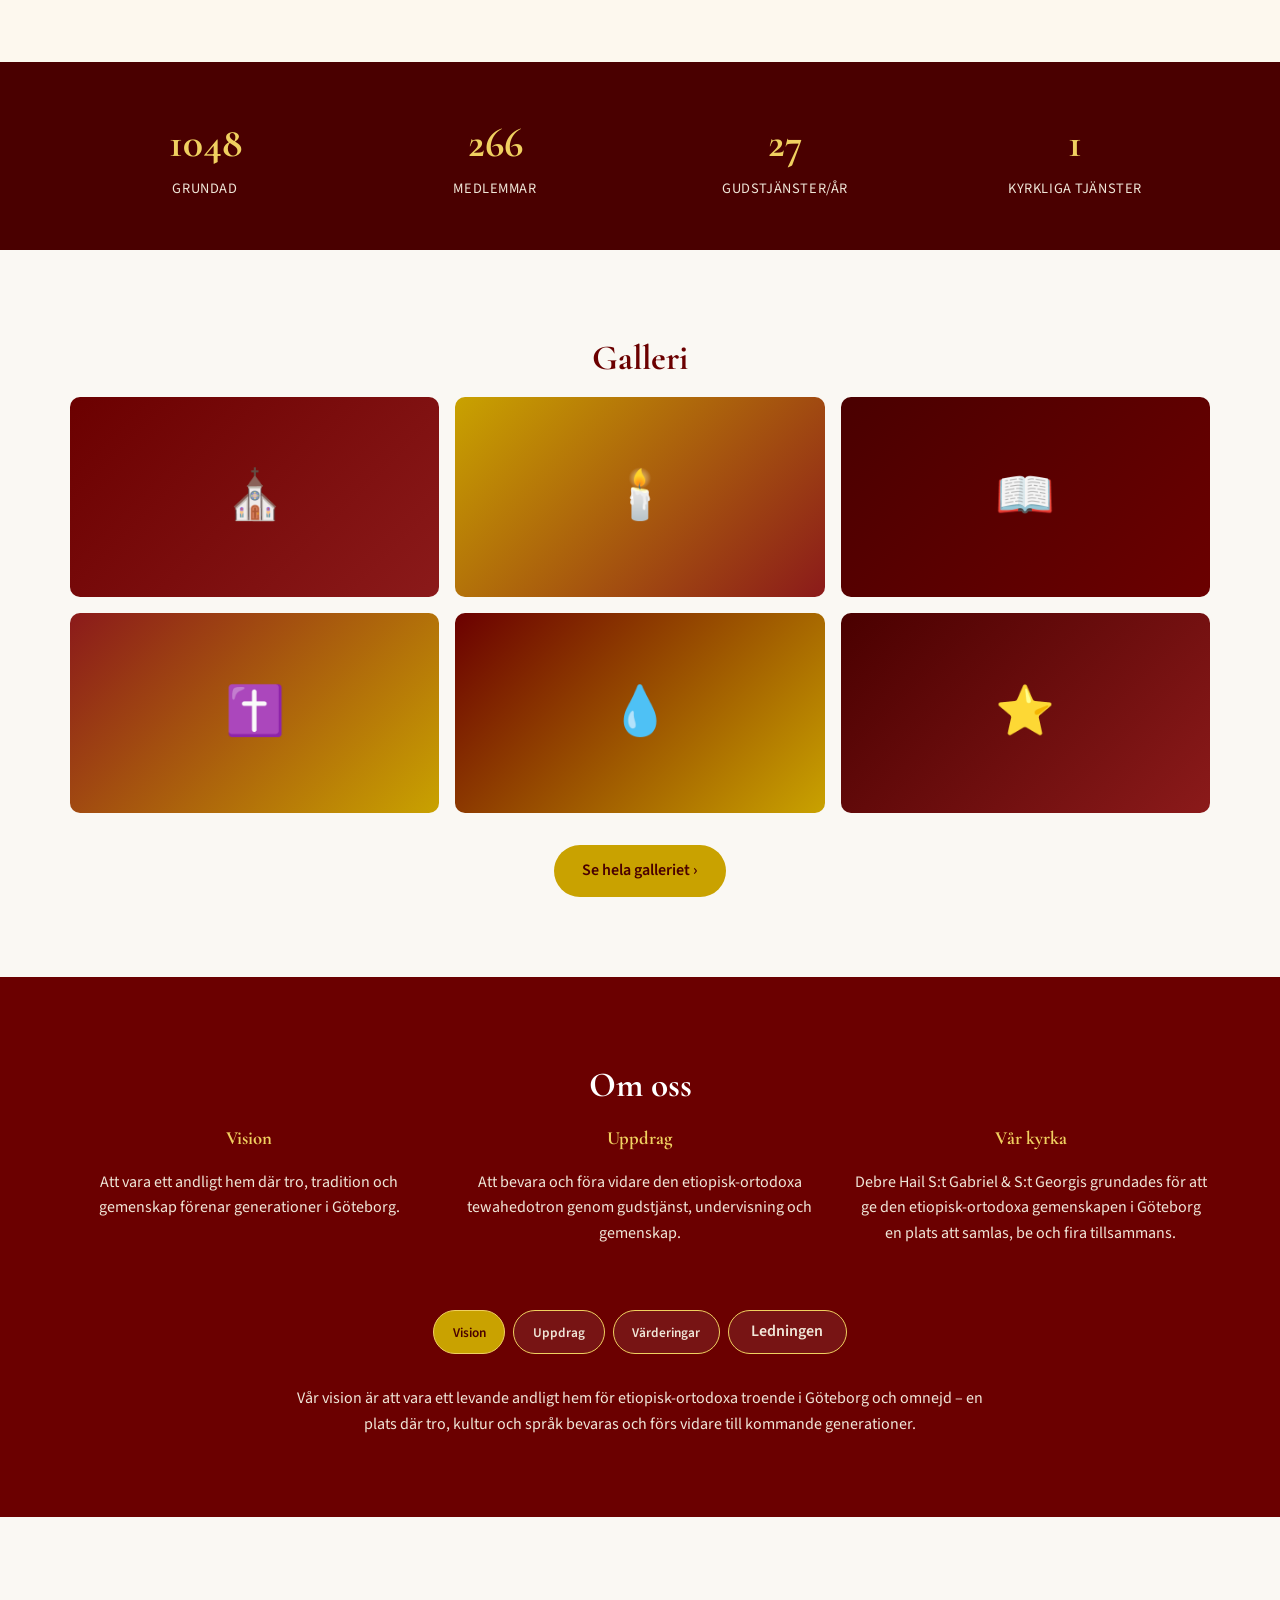
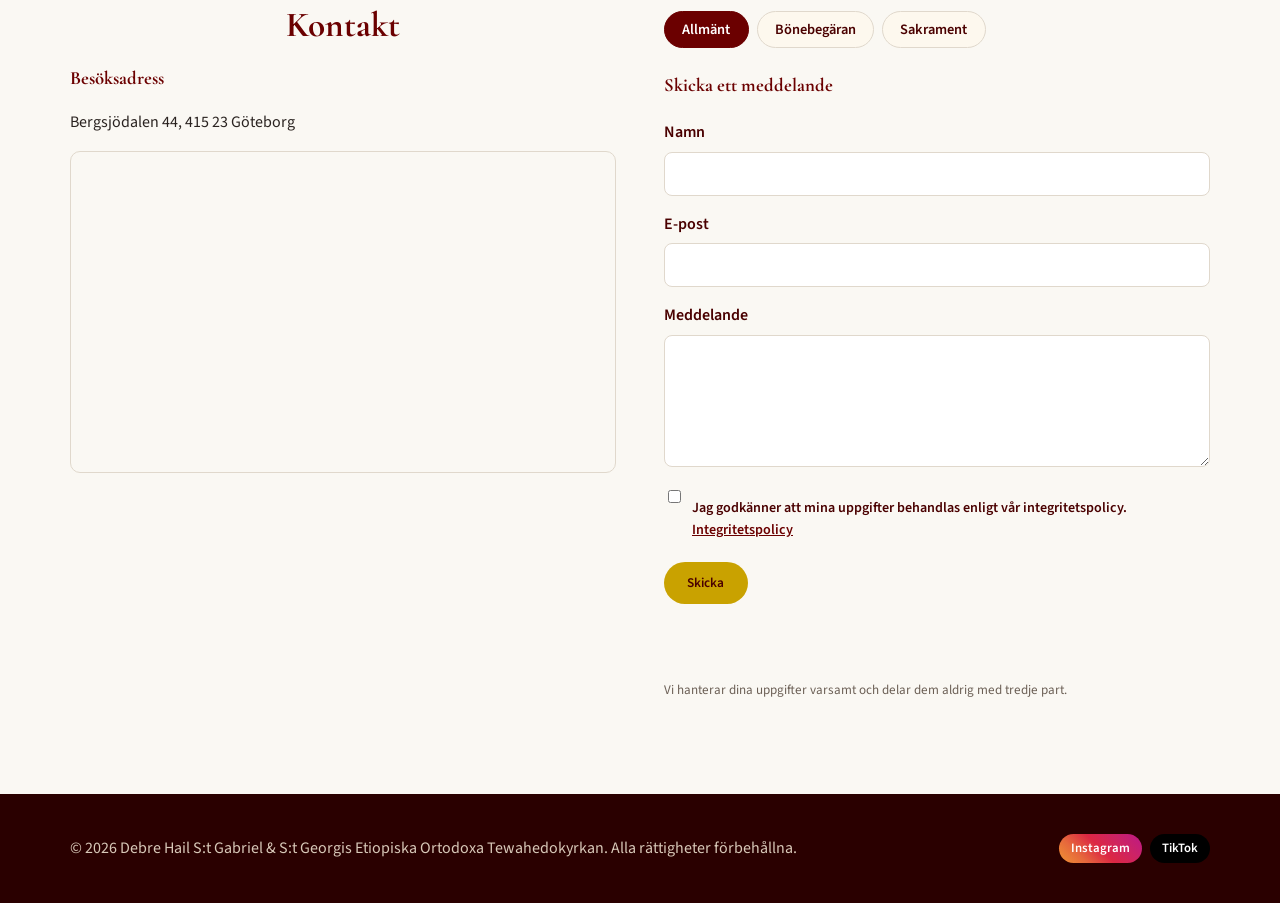
==== commit a8e920ee: "Add an Evenemang shortcut to the front page, move FAQ down The front-page sidebar only surfaced soci" ====
--- a/index.html
+++ b/index.html
@@ -132,6 +132,19 @@
           <p data-i18n="sidebar.sched_sat"></p>
         </div>
 
+        <div class="sidebar-card events-shortcut-card">
+          <h4 data-i18n="sidebar.events_title"></h4>
+          <div id="sidebarEventsList"><!-- rendered from content/events.json by main.js --></div>
+          <a href="#gudstjanster" id="sidebarEventsLink" class="sidebar-link" data-i18n="sidebar.events_see_all"></a>
+        </div>
+
+        <div class="sidebar-card">
+          <h4 data-i18n="sidebar.contact_title"></h4>
+          <p>📍 <span data-i18n="topbar.address"></span></p>
+          <p>✉ <span data-i18n="topbar.email"></span></p>
+          <p>☎ <span data-i18n="topbar.phone"></span></p>
+        </div>
+
         <div class="sidebar-card faq-card">
           <h4 data-i18n="sidebar.faq_title"></h4>
           <div class="faq-item">
@@ -146,13 +159,6 @@
             <button class="faq-q" data-i18n="sidebar.faq_q3"></button>
             <div class="faq-a"><p data-i18n="sidebar.faq_a3"></p></div>
           </div>
-        </div>
-
-        <div class="sidebar-card">
-          <h4 data-i18n="sidebar.contact_title"></h4>
-          <p>📍 <span data-i18n="topbar.address"></span></p>
-          <p>✉ <span data-i18n="topbar.email"></span></p>
-          <p>☎ <span data-i18n="topbar.phone"></span></p>
         </div>
       </aside>
     </div>
--- a/style.css
+++ b/style.css
@@ -511,6 +511,12 @@
 .sidebar-card h4 { margin-bottom: 0.6em; font-size: 1.1rem; }
 .sidebar-card p { margin: 0.3em 0; }
 
+.sidebar-event { font-size: 0.92rem; }
+.sidebar-event strong { color: var(--crimson-dk); }
+.sidebar-event-empty { color: #6b5f55; font-style: italic; font-size: 0.9rem; }
+.sidebar-link { display: inline-block; margin-top: 0.4em; color: var(--crimson); font-weight: 700; }
+.sidebar-link:hover { text-decoration: underline; }
+
 .faq-item { border-top: 1px solid var(--border); padding: 10px 0; }
 .faq-item:first-of-type { border-top: none; }
 .faq-q {
@@ -649,15 +655,6 @@
 .person-role { display: block; font-size: 0.78rem; text-transform: uppercase; letter-spacing: 0.04em; color: var(--gold-lt); }
 .person-name { display: block; font-weight: 700; margin-top: 0.2em; }
 .tier-empty { color: #d8c8b8; font-style: italic; width: 100%; }
-.add-person-btn {
-  background: none;
-  border: 2px dashed var(--gold-lt);
-  color: var(--gold-lt);
-  border-radius: 10px;
-  padding: 16px 20px;
-  min-width: 160px;
-}
-.add-person-btn:hover { background: rgba(255,255,255,0.08); }
 
 /* ledarskap.html: reuses .leadership-tree/.person-card etc. above, which
    assume the crimson background this section provides. */
@@ -1004,6 +1001,7 @@
 .event-date { color: var(--gold); font-weight: 700; font-size: 0.82rem; text-transform: uppercase; letter-spacing: 0.04em; }
 .event-card h4 { margin: 0.3em 0; font-family: var(--font-head); font-size: 1.15rem; color: var(--crimson); }
 .event-card p { color: #55483f; margin: 0 0 0.8em; }
+.event-video { width: 100%; border-radius: 8px; margin: 0 0 0.8em; display: block; background: #000; }
 
 .rsvp-form-wrap {
   max-width: 480px;
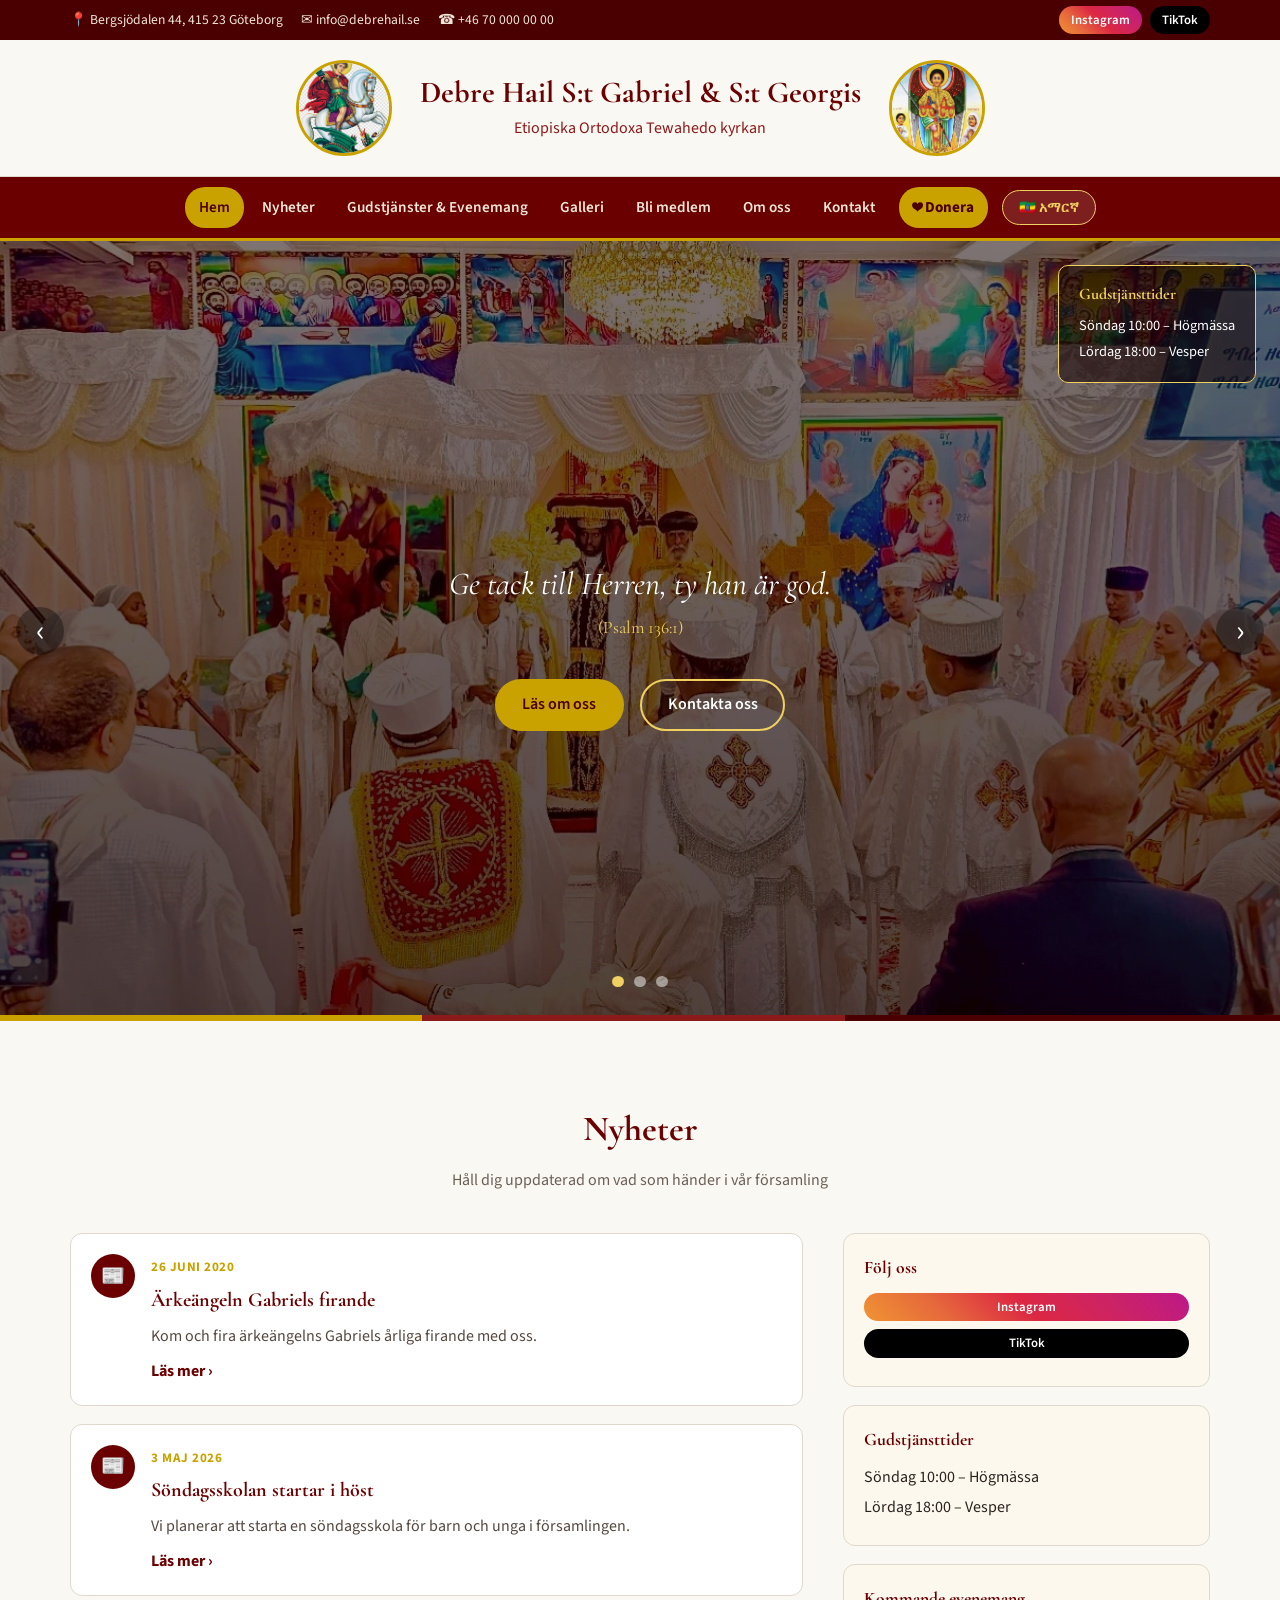
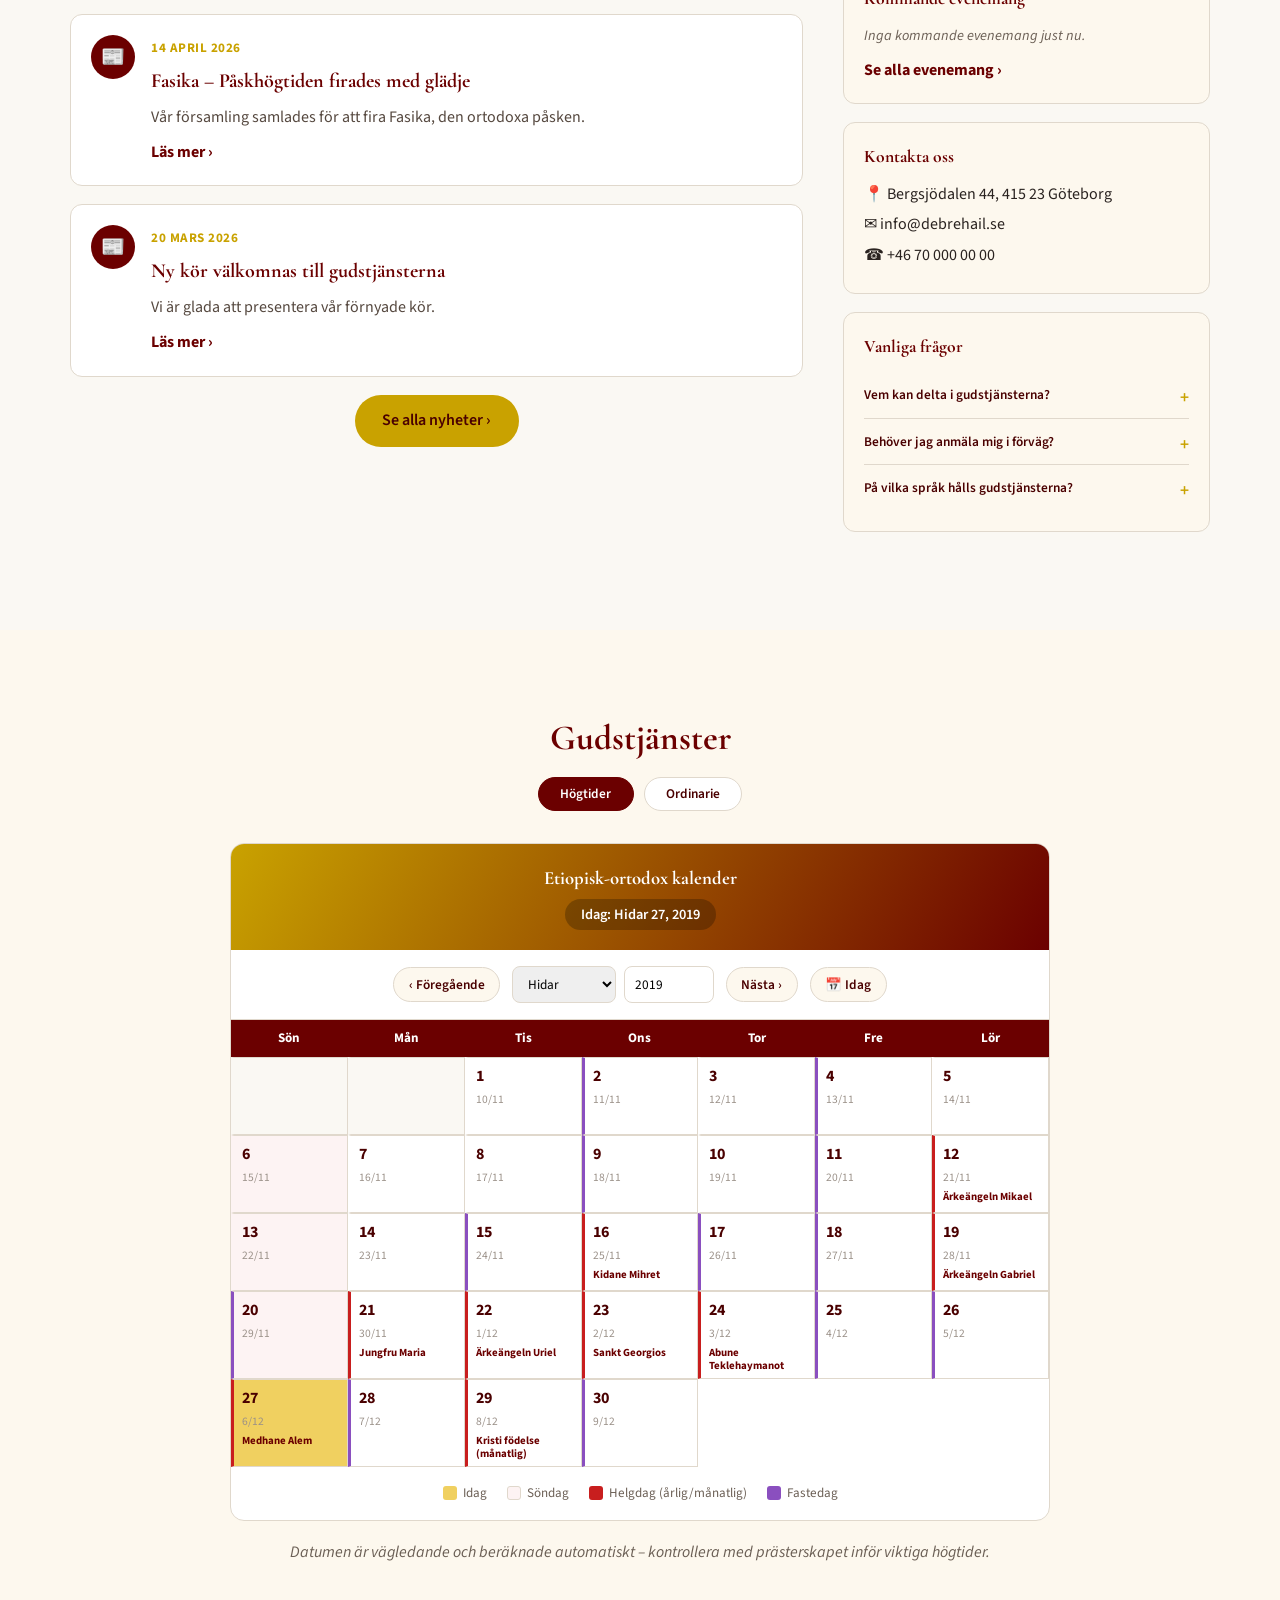
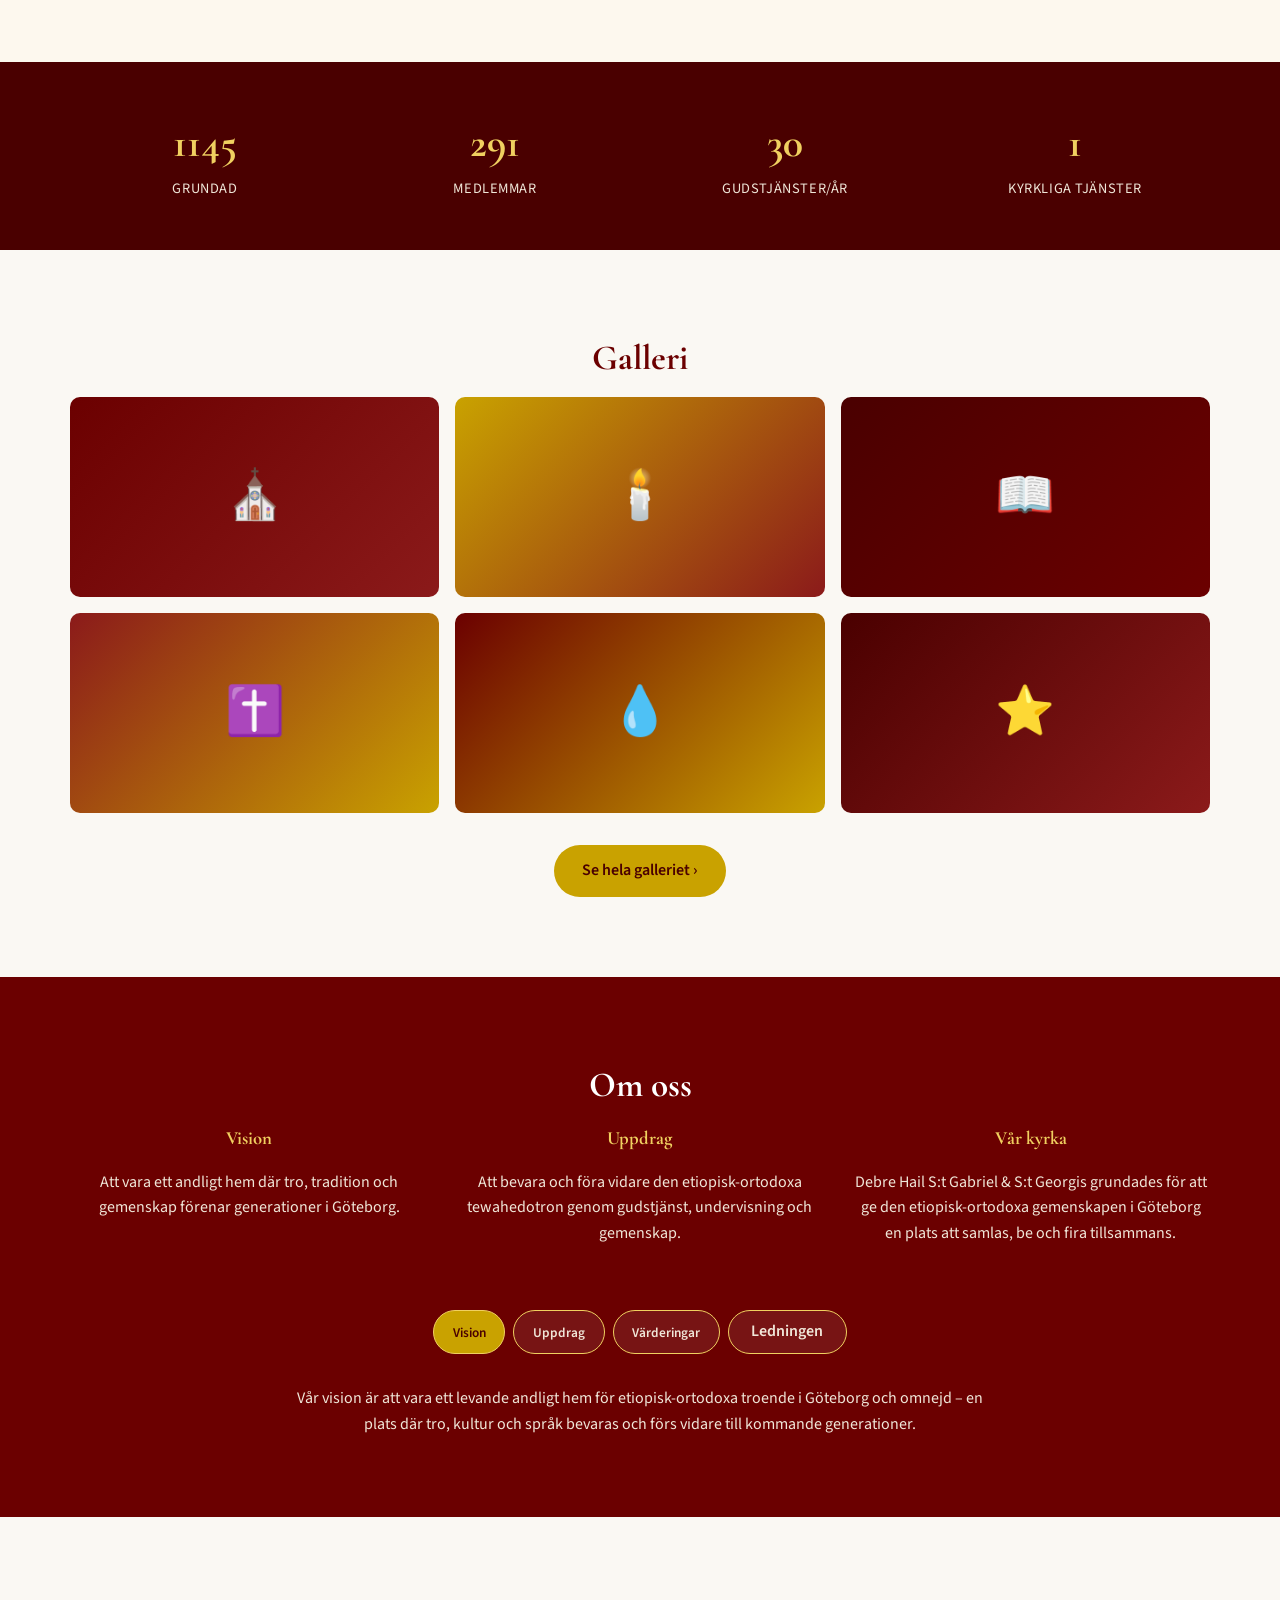
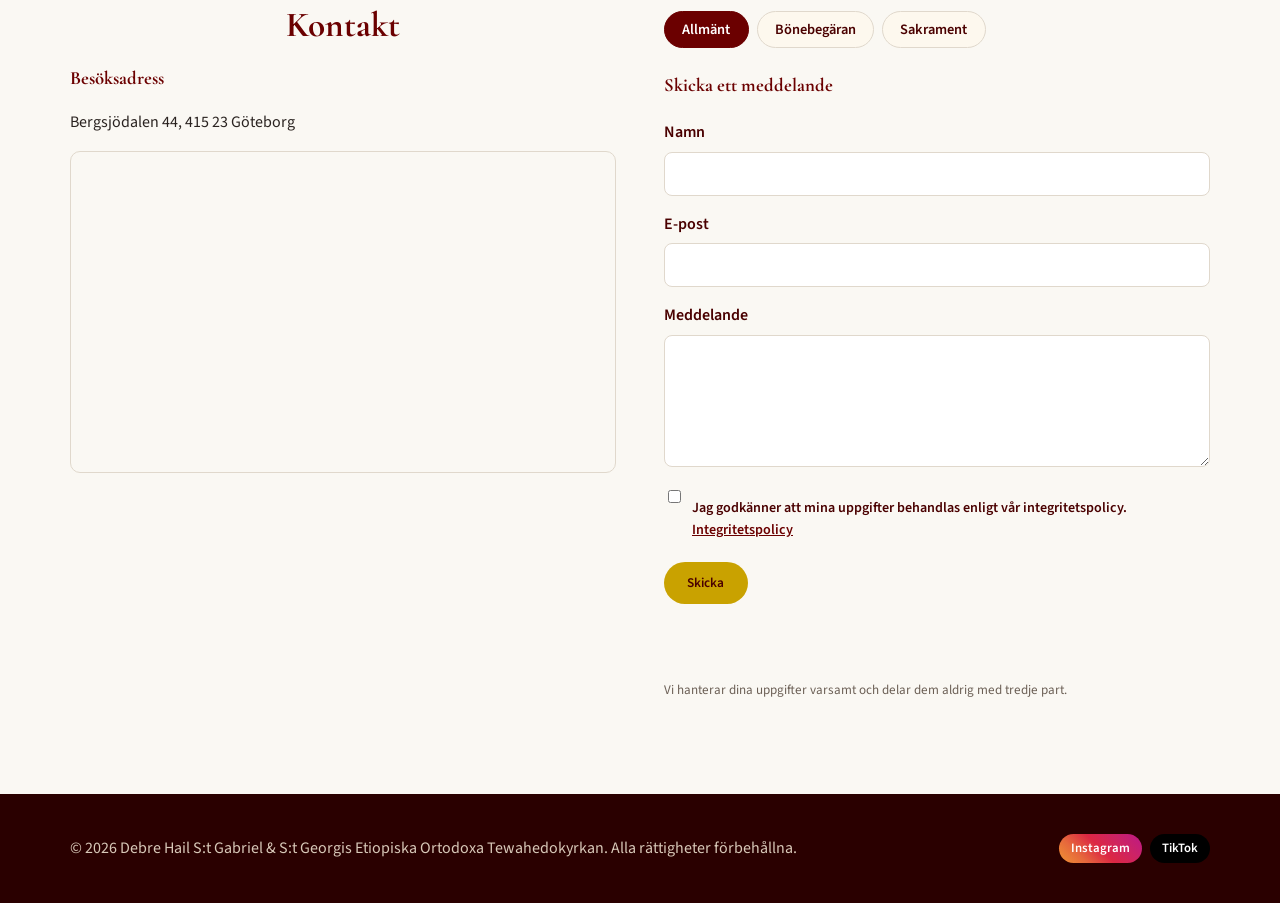
==== commit 59be73f0: "Give Evenemang its own page, drop RSVP, add a Gudstjänster nav dropdown Events now get the same stan" ====
--- a/index.html
+++ b/index.html
@@ -46,7 +46,13 @@
       <div class="main-nav" id="mainNav">
         <a href="#hem" class="nav-link" data-nav="hem" data-i18n="nav.hem"></a>
         <a href="nyheter.html" class="nav-link" data-nav="nyheter" data-i18n="nav.nyheter"></a>
-        <a href="#gudstjanster" class="nav-link" data-nav="gudstjanster" data-i18n="nav.gudstjanster"></a>
+        <div class="nav-item nav-dropdown-wrap">
+          <a href="#gudstjanster" class="nav-link" data-nav="gudstjanster" data-i18n="nav.gudstjanster_group"></a>
+          <div class="nav-dropdown">
+            <a href="#gudstjanster" class="nav-dropdown-link" data-i18n="nav.gudstjanster"></a>
+            <a href="evenemang.html" class="nav-dropdown-link" data-nav="evenemang" data-i18n="nav.evenemang"></a>
+          </div>
+        </div>
         <a href="galleri.html" class="nav-link" data-nav="galleri" data-i18n="nav.galleri"></a>
         <a href="bli-medlem.html" class="nav-link" data-nav="medlem" data-i18n="nav.medlem"></a>
         <a href="#om" class="nav-link" data-nav="om" data-i18n="nav.om"></a>
@@ -135,7 +141,7 @@
         <div class="sidebar-card events-shortcut-card">
           <h4 data-i18n="sidebar.events_title"></h4>
           <div id="sidebarEventsList"><!-- rendered from content/events.json by main.js --></div>
-          <a href="#gudstjanster" id="sidebarEventsLink" class="sidebar-link" data-i18n="sidebar.events_see_all"></a>
+          <a href="evenemang.html" id="sidebarEventsLink" class="sidebar-link" data-i18n="sidebar.events_see_all"></a>
         </div>
 
         <div class="sidebar-card">
@@ -173,7 +179,6 @@
     <div class="sched-tabs">
       <button class="sched-tab-btn active" data-sched-tab="hogtider" data-i18n="schedule.tab_hogtider"></button>
       <button class="sched-tab-btn" data-sched-tab="ordinarie" data-i18n="schedule.tab_ordinarie"></button>
-      <button class="sched-tab-btn" data-sched-tab="evenemang" data-i18n="schedule.tab_evenemang"></button>
     </div>
 
     <div class="sched-panel active" data-sched-panel="hogtider">
@@ -234,33 +239,6 @@
       </div>
       <p class="location-note" data-i18n="schedule.location_note"></p>
     </div>
-
-    <div class="sched-panel" data-sched-panel="evenemang">
-      <div id="eventsUpcomingList" class="events-list"><!-- rendered from content/events.json by calendar.js --></div>
-
-      <div class="rsvp-form-wrap">
-        <h3 data-i18n="events.rsvp_title"></h3>
-        <form id="rsvpForm" data-simple-form action="https://formspree.io/f/ÄNDRA_TILL_ER_FORMSPREE_ID" method="POST" novalidate>
-          <input type="hidden" name="_subject" value="Ny anmälan till evenemang">
-          <label for="rsvpEventSelect" data-i18n="events.rsvp_which"></label>
-          <select id="rsvpEventSelect" name="event" required></select>
-
-          <label for="rsvpName" data-i18n="events.rsvp_name"></label>
-          <input type="text" id="rsvpName" name="name" required>
-
-          <label for="rsvpCount" data-i18n="events.rsvp_count"></label>
-          <input type="number" id="rsvpCount" name="antal" min="1" value="1" required>
-
-          <div class="consent-row">
-            <input type="checkbox" id="rsvpConsent" name="consent" required>
-            <label for="rsvpConsent"><span data-i18n="privacy.consent_label"></span> <a href="integritetspolicy.html" data-i18n="privacy.heading"></a></label>
-          </div>
-
-          <button type="submit" class="btn btn-gold" data-i18n="events.rsvp_submit"></button>
-          <p class="form-msg"></p>
-        </form>
-      </div>
-    </div>
   </div>
 </section>
 
--- a/style.css
+++ b/style.css
@@ -307,6 +307,43 @@
 }
 .nav-link:hover { color: #fff; }
 .nav-link.active { background: var(--gold); color: var(--crimson-dk); }
+
+.nav-item { position: relative; display: flex; align-items: center; }
+.nav-dropdown {
+  position: absolute;
+  top: 100%;
+  left: 50%;
+  min-width: 190px;
+  background: var(--crimson-dk);
+  border: 1px solid var(--gold-lt);
+  border-radius: 10px;
+  padding: 8px;
+  display: flex;
+  flex-direction: column;
+  gap: 2px;
+  opacity: 0;
+  visibility: hidden;
+  transform: translateX(-50%) translateY(4px);
+  transition: opacity 0.2s ease, transform 0.2s ease, visibility 0.2s;
+  z-index: 60;
+}
+.nav-item:hover .nav-dropdown,
+.nav-item:focus-within .nav-dropdown {
+  opacity: 1;
+  visibility: visible;
+  transform: translateX(-50%) translateY(0);
+}
+.nav-dropdown-link {
+  color: #f0e6d8;
+  padding: 8px 14px;
+  border-radius: 8px;
+  font-weight: 600;
+  font-size: 0.9rem;
+  white-space: nowrap;
+  text-align: left;
+}
+.nav-dropdown-link:hover { background: rgba(255,255,255,0.12); color: #fff; }
+.nav-dropdown-link.active { background: var(--gold); color: var(--crimson-dk); }
 
 .lang-toggle {
   margin-left: 10px;
@@ -1002,26 +1039,8 @@
 .event-card h4 { margin: 0.3em 0; font-family: var(--font-head); font-size: 1.15rem; color: var(--crimson); }
 .event-card p { color: #55483f; margin: 0 0 0.8em; }
 .event-video { width: 100%; border-radius: 8px; margin: 0 0 0.8em; display: block; background: #000; }
-
-.rsvp-form-wrap {
-  max-width: 480px;
-  margin: 0 auto;
-  background: #fff;
-  border: 1px solid var(--border);
-  border-radius: 12px;
-  padding: 24px;
-}
-.rsvp-form-wrap h3 { text-align: center; }
-.rsvp-form-wrap form { display: flex; flex-direction: column; gap: 6px; }
-.rsvp-form-wrap label { font-weight: 600; color: var(--crimson-dk); margin-top: 10px; }
-.rsvp-form-wrap input, .rsvp-form-wrap select {
-  padding: 10px 14px;
-  border: 1px solid var(--border);
-  border-radius: 8px;
-  font-family: inherit;
-  font-size: 1rem;
-}
-.rsvp-form-wrap button { margin-top: 14px; align-self: center; }
+.event-tiktok-wrap { display: flex; justify-content: center; margin: 0 0 0.8em; }
+.event-tiktok-wrap iframe { width: 100%; max-width: 325px; aspect-ratio: 9 / 16; border: none; border-radius: 8px; }
 
 .eo-day-modal-greg { color: #6b5f55; }
 .eo-day-modal-feast { font-weight: 700; color: var(--crimson); }
@@ -1196,4 +1215,17 @@
   }
   .nav-link { text-align: center; }
   .lang-toggle { margin: 10px auto 0; }
-}
+
+  .nav-item { flex-direction: column; align-items: stretch; }
+  .nav-dropdown {
+    position: static;
+    opacity: 1;
+    visibility: visible;
+    transform: none;
+    background: none;
+    border: none;
+    padding: 0 0 4px 20px;
+    min-width: 0;
+  }
+  .nav-dropdown-link { text-align: center; }
+}
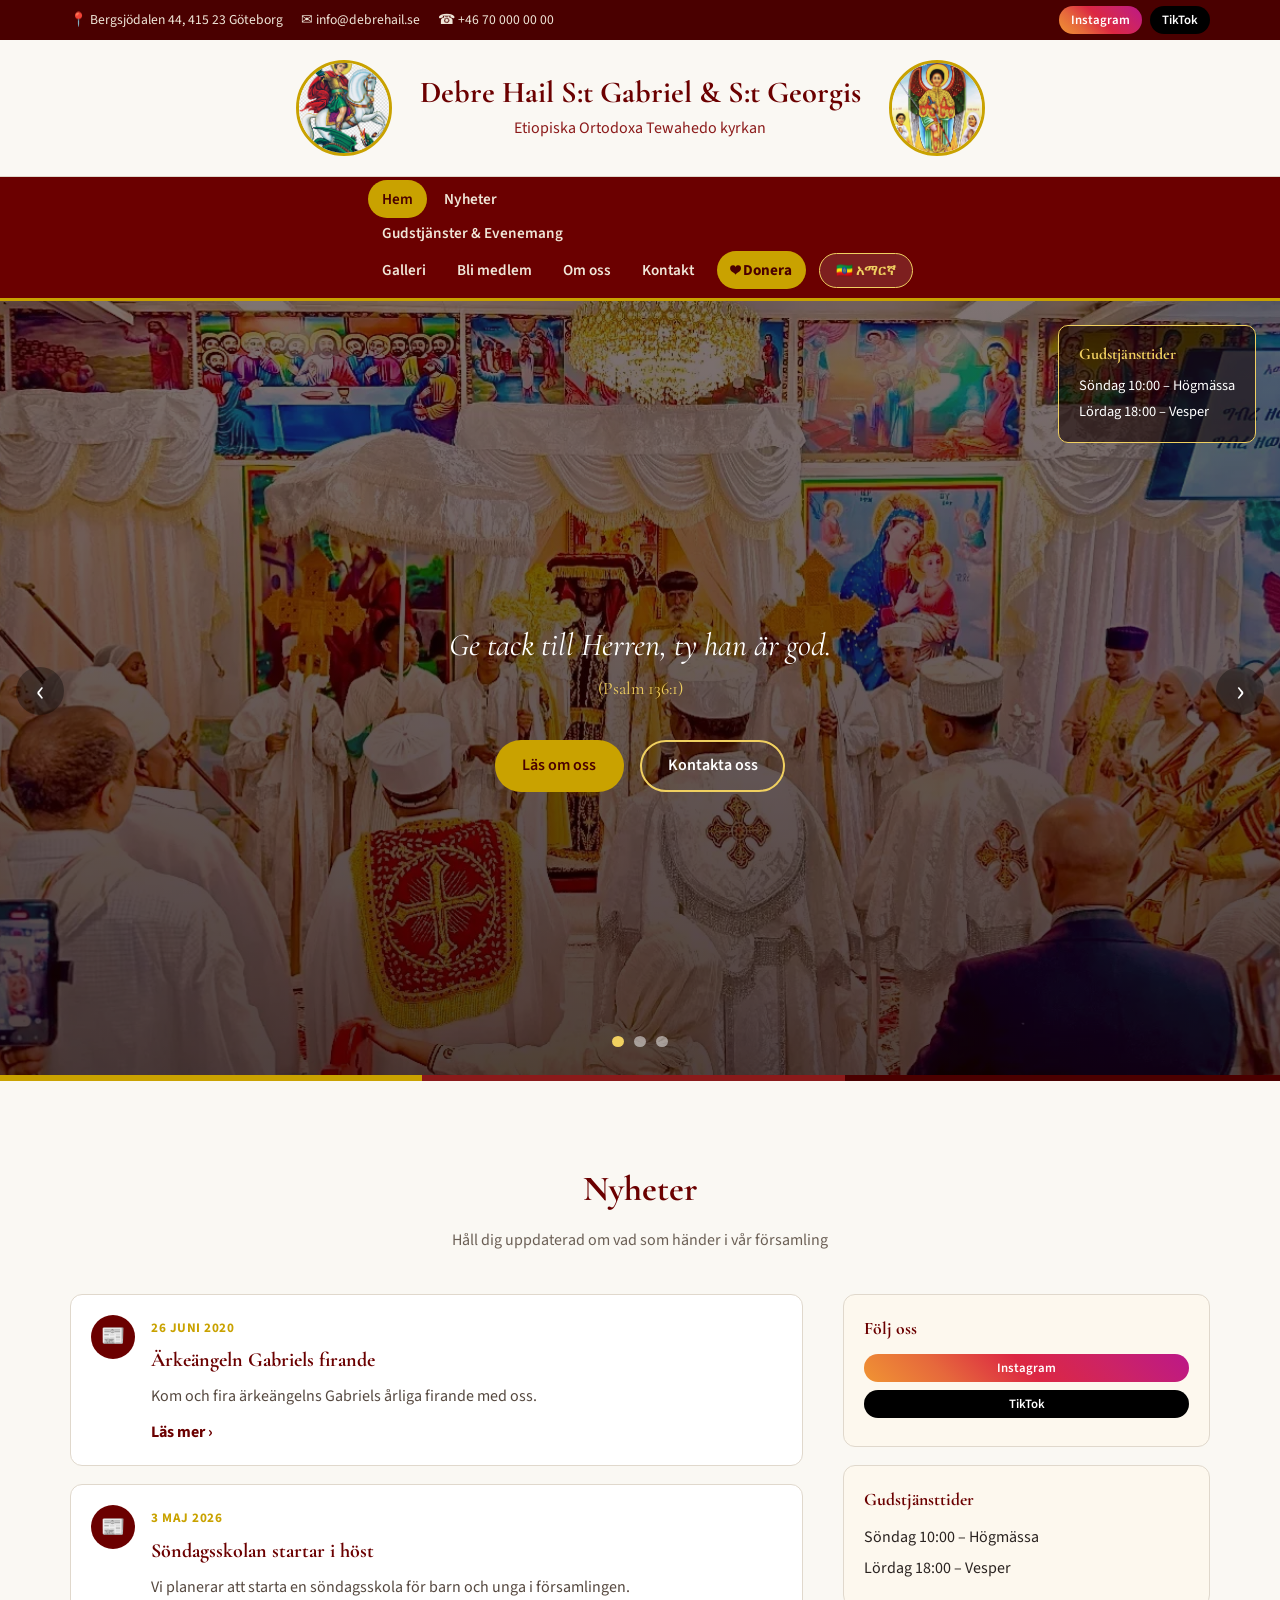
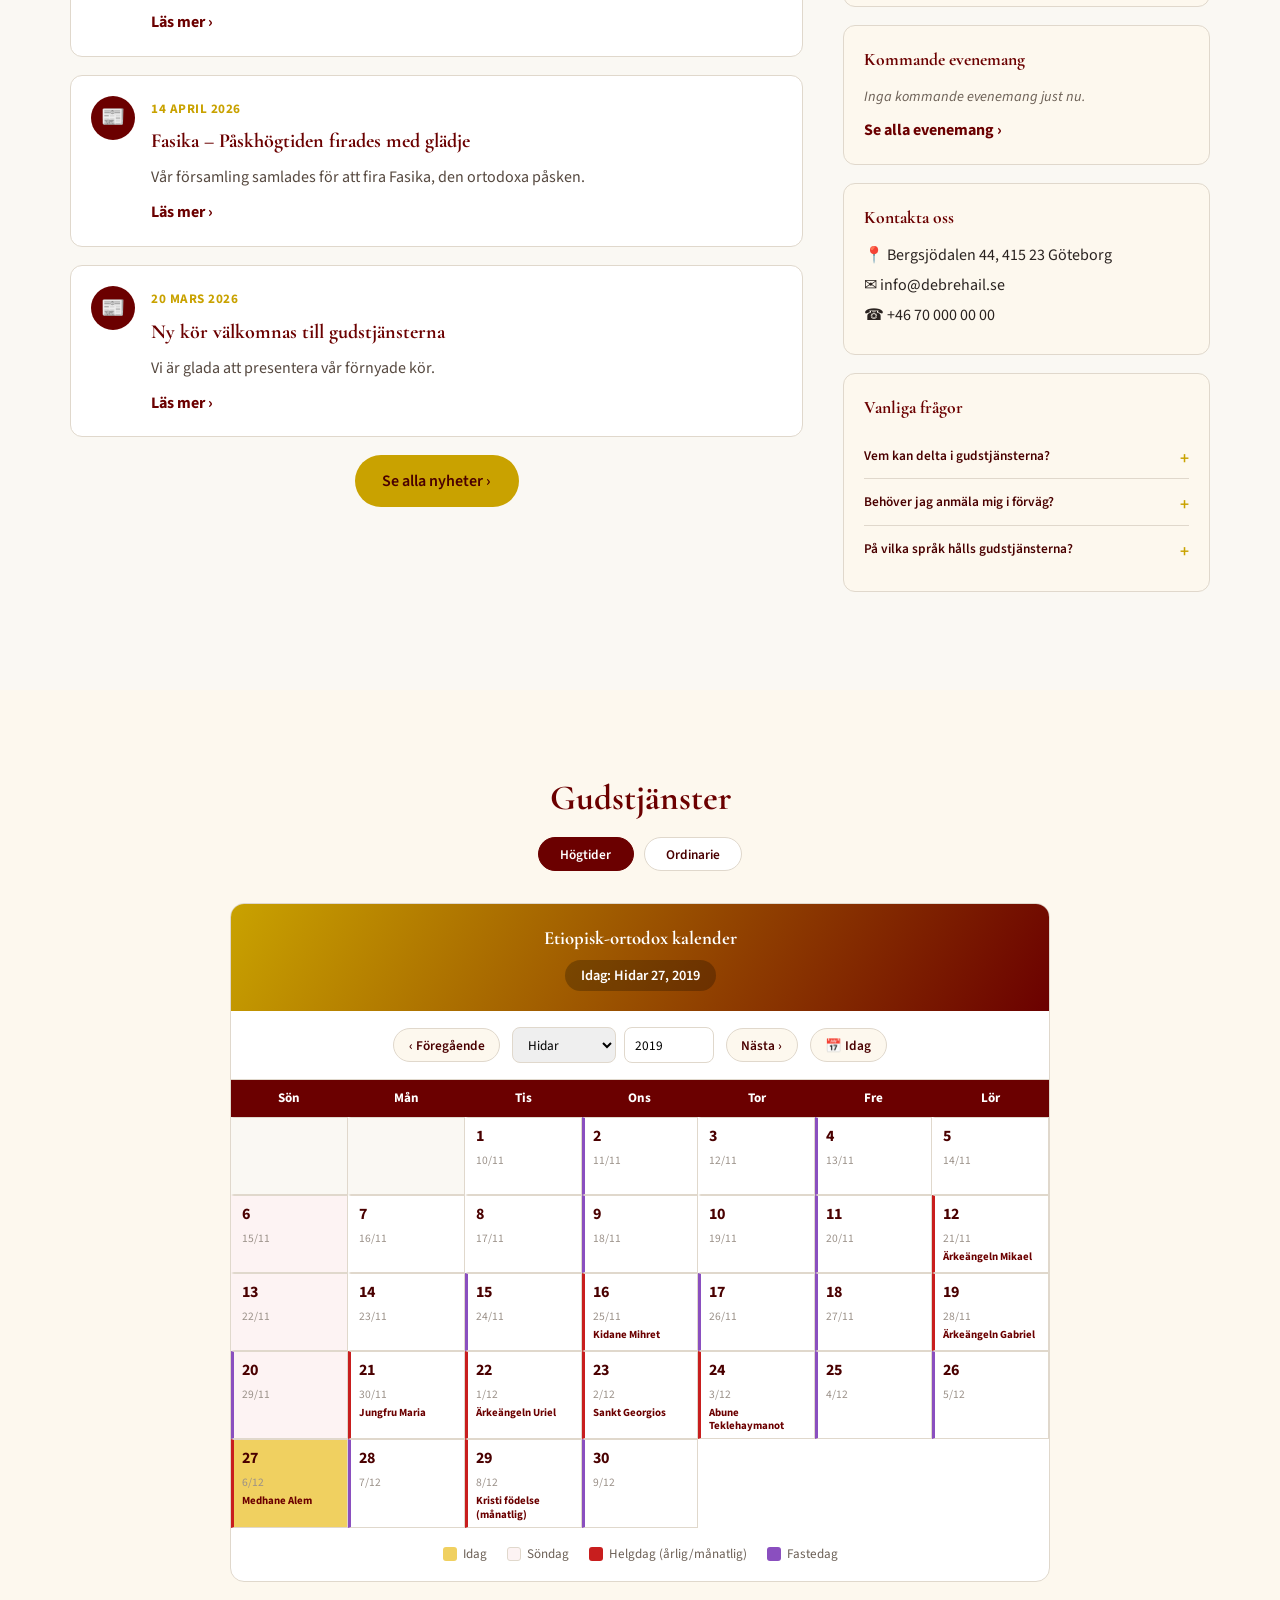
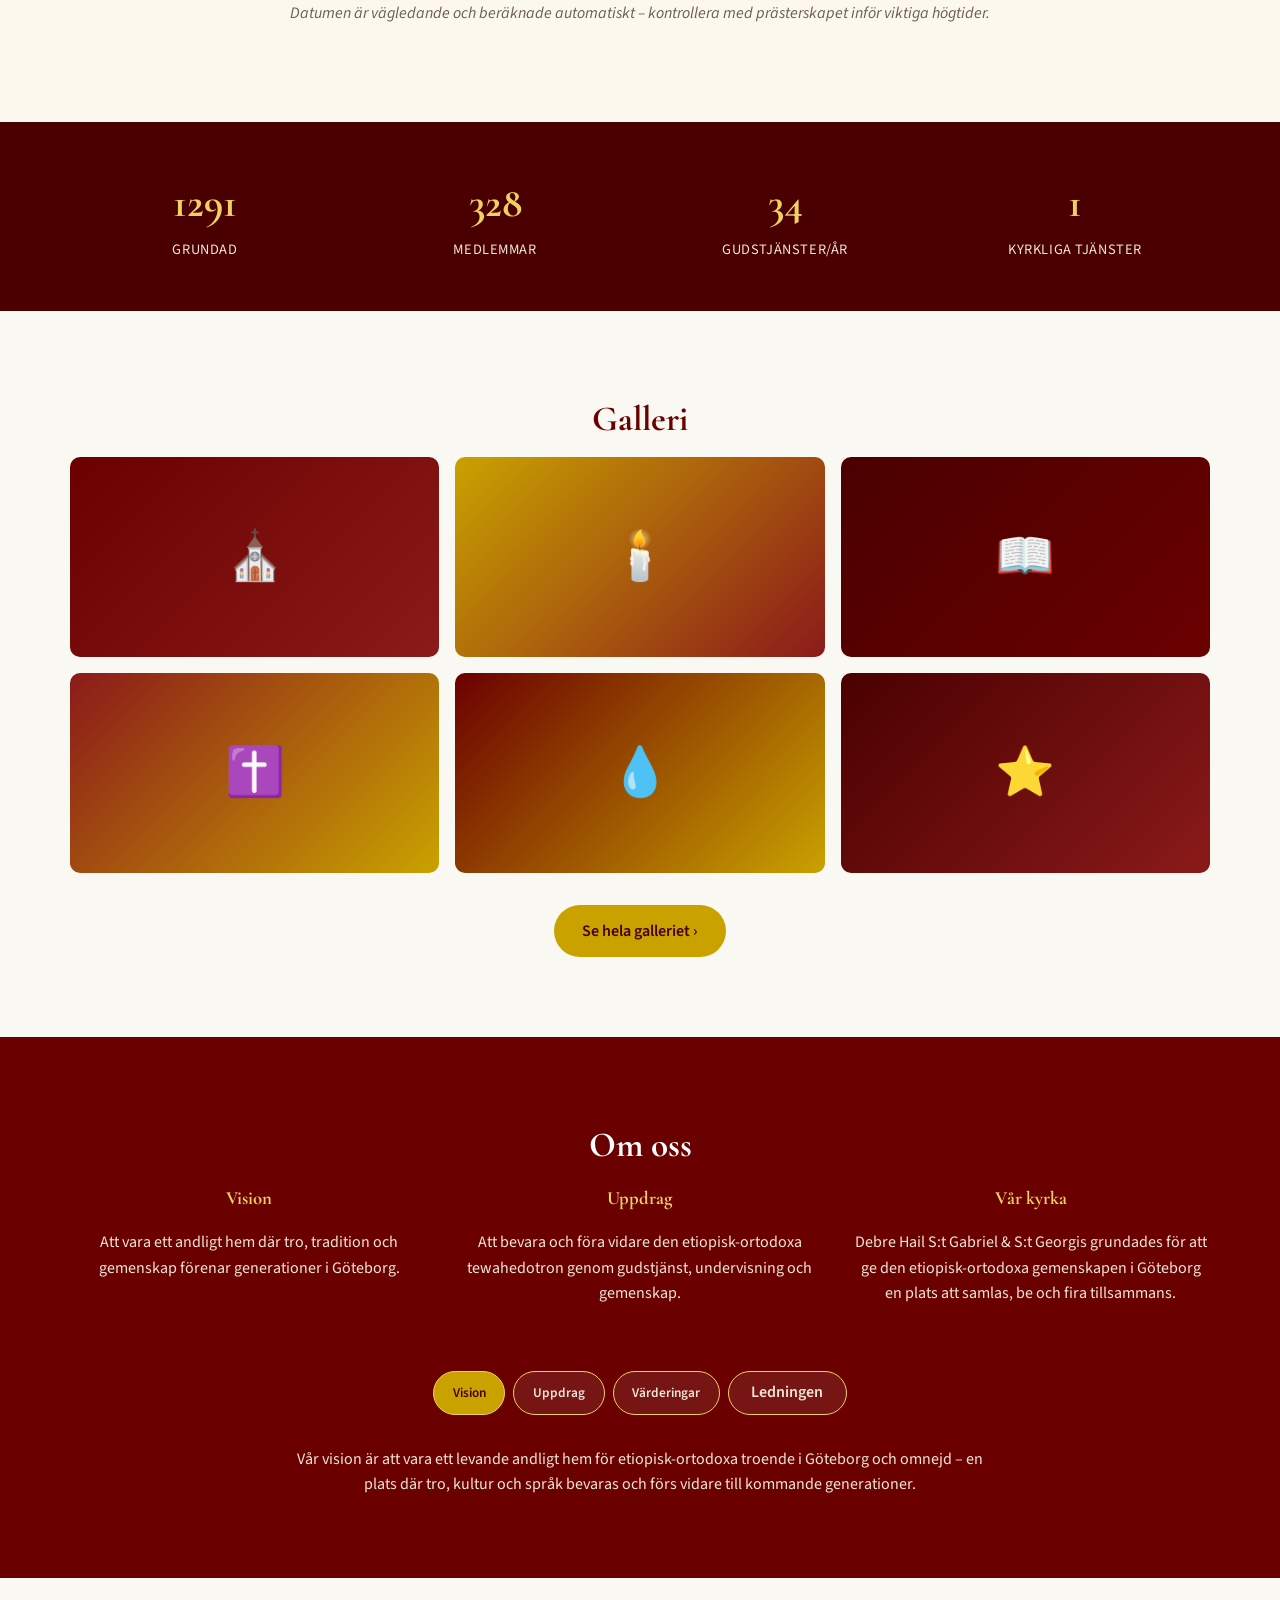
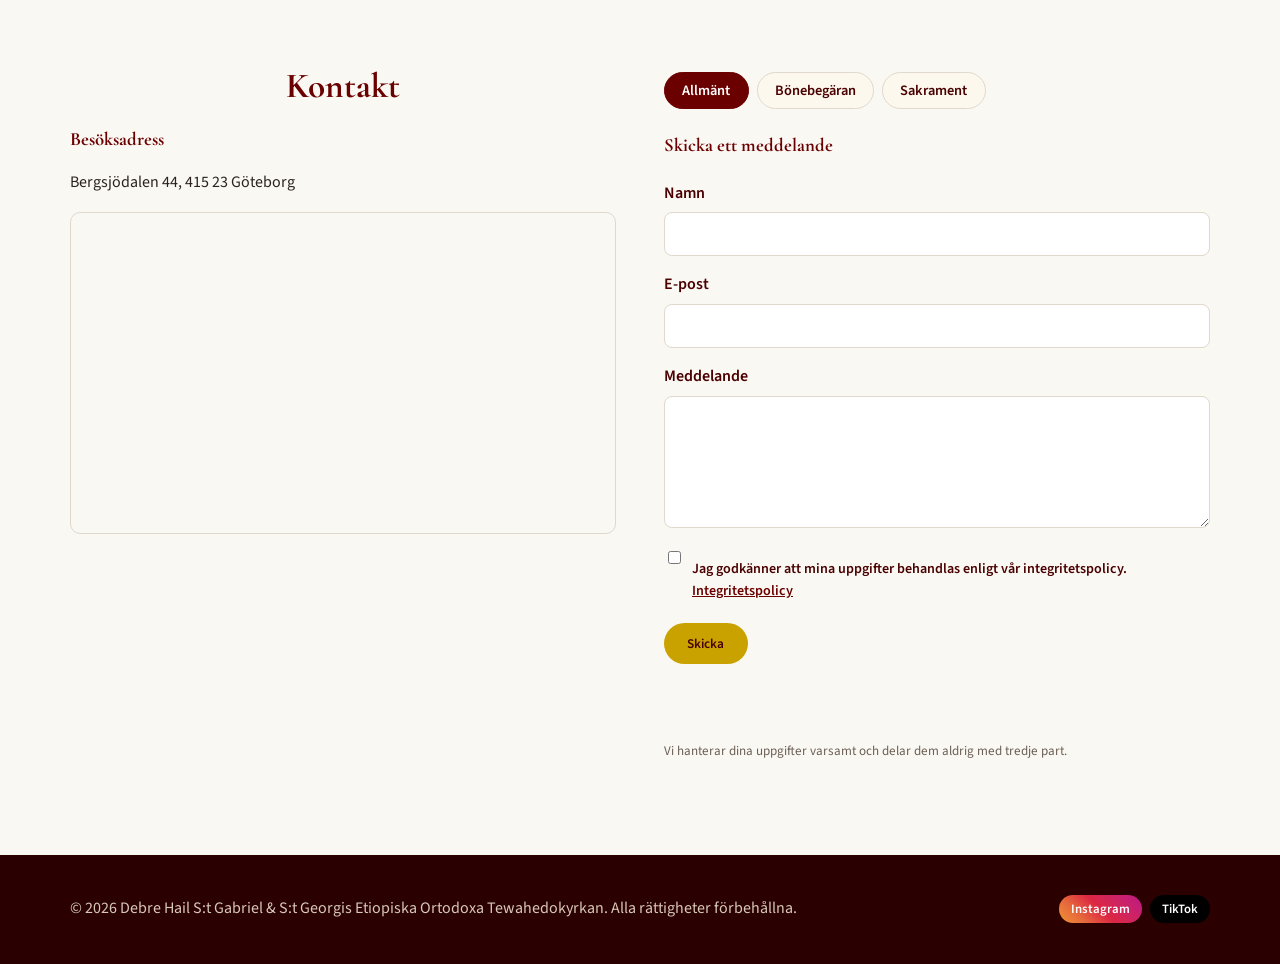
==== commit c0522457: "Fix mobile nav lag, Swish link, and rework gallery + prayer form Mobile nav: - Root cause of the lag" ====
--- a/index.html
+++ b/index.html
@@ -44,6 +44,7 @@
         <span></span><span></span><span></span>
       </button>
       <div class="main-nav" id="mainNav">
+        <div class="nav-inner">
         <a href="#hem" class="nav-link" data-nav="hem" data-i18n="nav.hem"></a>
         <a href="nyheter.html" class="nav-link" data-nav="nyheter" data-i18n="nav.nyheter"></a>
         <div class="nav-item nav-dropdown-wrap">
@@ -59,6 +60,7 @@
         <a href="#kontakt" class="nav-link" data-nav="kontakt" data-i18n="nav.kontakt"></a>
         <a href="donera.html" class="nav-link donate-btn" data-nav="donera" data-i18n="nav.donera"></a>
         <button class="lang-toggle" id="langToggle" type="button"></button>
+        </div>
       </div>
     </div>
   </nav>
@@ -369,10 +371,17 @@
 
       <div class="contact-tab-panel" data-contact-panel="bon">
         <h3 data-i18n="prayer.form_title"></h3>
+
+        <div class="prayer-fee-note">
+          <p data-i18n="prayer.fee_note"></p>
+          <p class="prayer-fee-number"><span data-i18n="donate.swish_label"></span> <strong id="prayerSwishNumber"></strong></p>
+          <a href="#" id="prayerSwishPayBtn" class="btn btn-gold" target="_blank" rel="noopener" data-i18n="prayer.fee_pay_btn"></a>
+        </div>
+
         <form id="prayerForm" data-simple-form action="https://formspree.io/f/ÄNDRA_TILL_ER_FORMSPREE_ID" method="POST" novalidate>
           <input type="hidden" name="_subject" value="Ny bönebegäran">
           <label for="prayerName" data-i18n="prayer.label_name"></label>
-          <input type="text" id="prayerName" name="name">
+          <input type="text" id="prayerName" name="name" required>
 
           <label for="prayerEmail" data-i18n="prayer.label_email"></label>
           <input type="email" id="prayerEmail" name="email">
--- a/style.css
+++ b/style.css
@@ -749,19 +749,25 @@
   cursor: pointer;
 }
 .gallery-item.hidden { display: none; }
+.gallery-item:hover { transform: scale(1.02); transition: transform 0.2s ease; }
 .tile-emoji { font-size: 3rem; z-index: 1; }
-.tile-overlay {
+.tile-media { width: 100%; height: 100%; object-fit: cover; display: block; }
+.tile-play-icon {
   position: absolute;
-  inset: 0;
-  background: linear-gradient(180deg, transparent 40%, rgba(0,0,0,0.75));
-  display: flex;
-  align-items: flex-end;
-  padding: 12px;
-  opacity: 0;
-  transition: opacity 0.25s ease;
-}
-.gallery-item:hover .tile-overlay { opacity: 1; }
-.tile-title { color: #fff; font-weight: 600; font-size: 0.9rem; }
+  top: 50%;
+  left: 50%;
+  transform: translate(-50%, -50%);
+  width: 48px;
+  height: 48px;
+  border-radius: 50%;
+  background: rgba(0,0,0,0.45);
+  display: flex;
+  align-items: center;
+  justify-content: center;
+  font-size: 1.3rem;
+  color: #fff;
+  pointer-events: none;
+}
 
 .tile-1  { background: linear-gradient(135deg, #6b0000, #8b1a1a); }
 .tile-2  { background: linear-gradient(135deg, #c9a200, #8b1a1a); }
@@ -814,14 +820,22 @@
 }
 .lightbox.open { display: flex; }
 .lightbox-content {
-  width: min(70vw, 560px);
-  height: min(70vh, 420px);
+  width: min(90vw, 800px);
+  min-height: min(50vh, 350px);
+  max-height: 80vh;
   border-radius: 12px;
   display: flex;
   align-items: center;
   justify-content: center;
-  font-size: 5rem;
   position: relative;
+}
+.lightbox-content .lb-emoji { font-size: 5rem; }
+.lightbox-content img,
+.lightbox-content video {
+  max-width: 100%;
+  max-height: 80vh;
+  border-radius: 12px;
+  object-fit: contain;
 }
 .lightbox-content .lb-title {
   position: absolute;
@@ -1101,6 +1115,18 @@
 .form-msg.success { color: #2e7d32; }
 .form-msg.error { color: #b3261e; }
 .privacy-note { font-size: 0.82rem; color: #6b5f55; margin-top: 1rem; }
+
+.prayer-fee-note {
+  background: var(--gold-bg);
+  border: 1px solid var(--border);
+  border-radius: 10px;
+  padding: 16px;
+  margin-bottom: 1.2rem;
+  text-align: center;
+}
+.prayer-fee-note p { margin: 0 0 0.6em; color: #55483f; }
+.prayer-fee-number { font-weight: 600; color: var(--crimson-dk); }
+.prayer-fee-note .btn { margin-top: 0.4em; }
 
 @media (max-width: 820px) {
   .contact-grid { grid-template-columns: 1fr; }
@@ -1194,26 +1220,43 @@
   .topbar { display: none; }
   .hamburger { display: flex; }
   .header-inner { justify-content: space-between; }
+
+  /* Expand/collapse via grid-template-rows (0fr -> 1fr) instead of a
+     max-height guess: animates to the real content height, and unlike
+     max-height it doesn't force layout/paint of empty overflow space on
+     every frame — the old max-height:500px transition was visibly janky
+     because the actual menu is only ~250-300px tall. */
   .main-nav {
     position: absolute;
     top: 100%;
     left: 0;
     right: 0;
+    display: grid;
+    grid-template-rows: 0fr;
+    align-items: stretch;
+    justify-content: initial;
+    overflow: hidden;
     background: var(--crimson-dk);
+    transition: grid-template-rows 0.3s ease;
+  }
+  .main-nav.open {
+    grid-template-rows: 1fr;
+  }
+  .nav-inner {
+    overflow: hidden;
+    min-height: 0;
+    display: flex;
     flex-direction: column;
     align-items: stretch;
     padding: 0 20px;
     gap: 0;
-    max-height: 0;
-    overflow: hidden;
-    transition: max-height 0.35s ease, padding 0.35s ease;
+    transition: padding 0.3s ease, gap 0.3s ease;
   }
-  .main-nav.open {
-    max-height: 500px;
+  .main-nav.open .nav-inner {
     padding: 10px 20px 20px;
     gap: 8px;
   }
-  .nav-link { text-align: center; }
+  .nav-link { text-align: center; padding: 12px 14px; }
   .lang-toggle { margin: 10px auto 0; }
 
   .nav-item { flex-direction: column; align-items: stretch; }
@@ -1224,8 +1267,9 @@
     transform: none;
     background: none;
     border: none;
-    padding: 0 0 4px 20px;
+    padding: 2px 0 8px 20px;
+    gap: 4px;
     min-width: 0;
   }
-  .nav-dropdown-link { text-align: center; }
-}
+  .nav-dropdown-link { text-align: center; padding: 10px 14px; }
+}
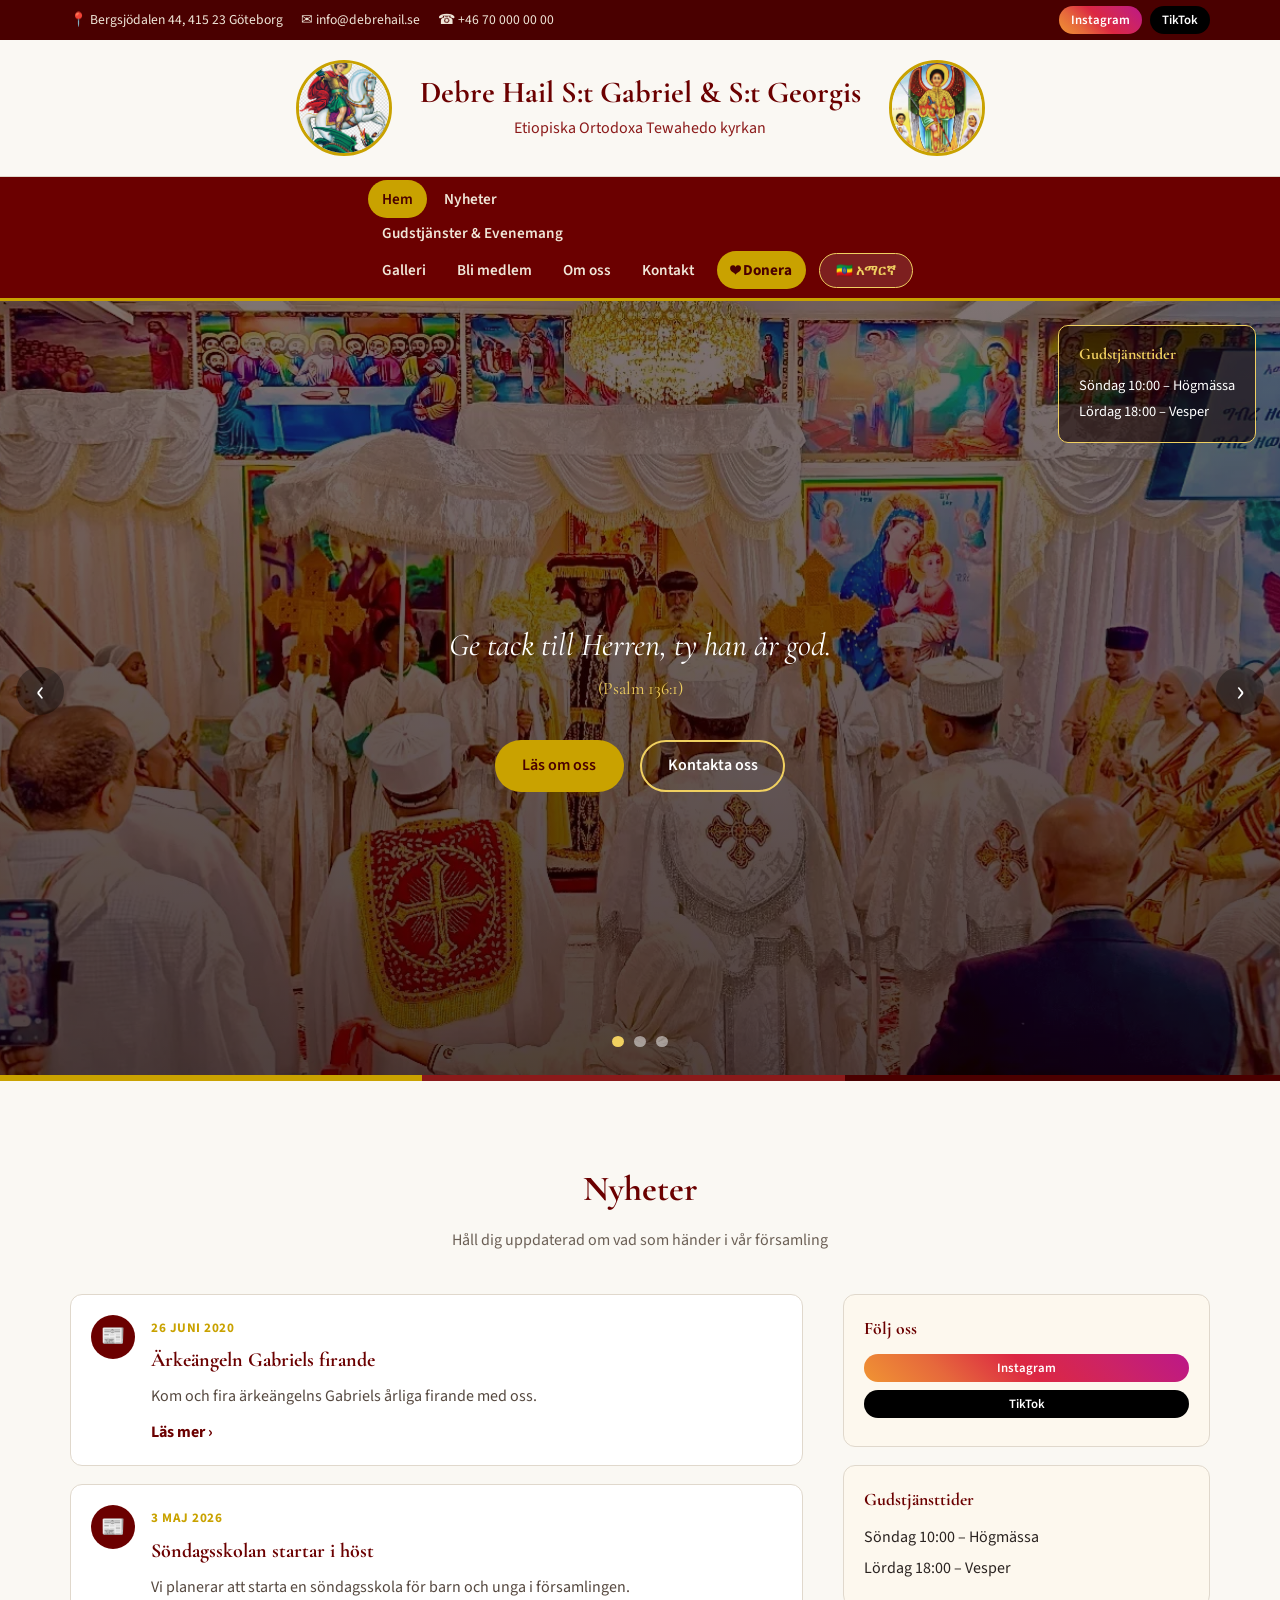
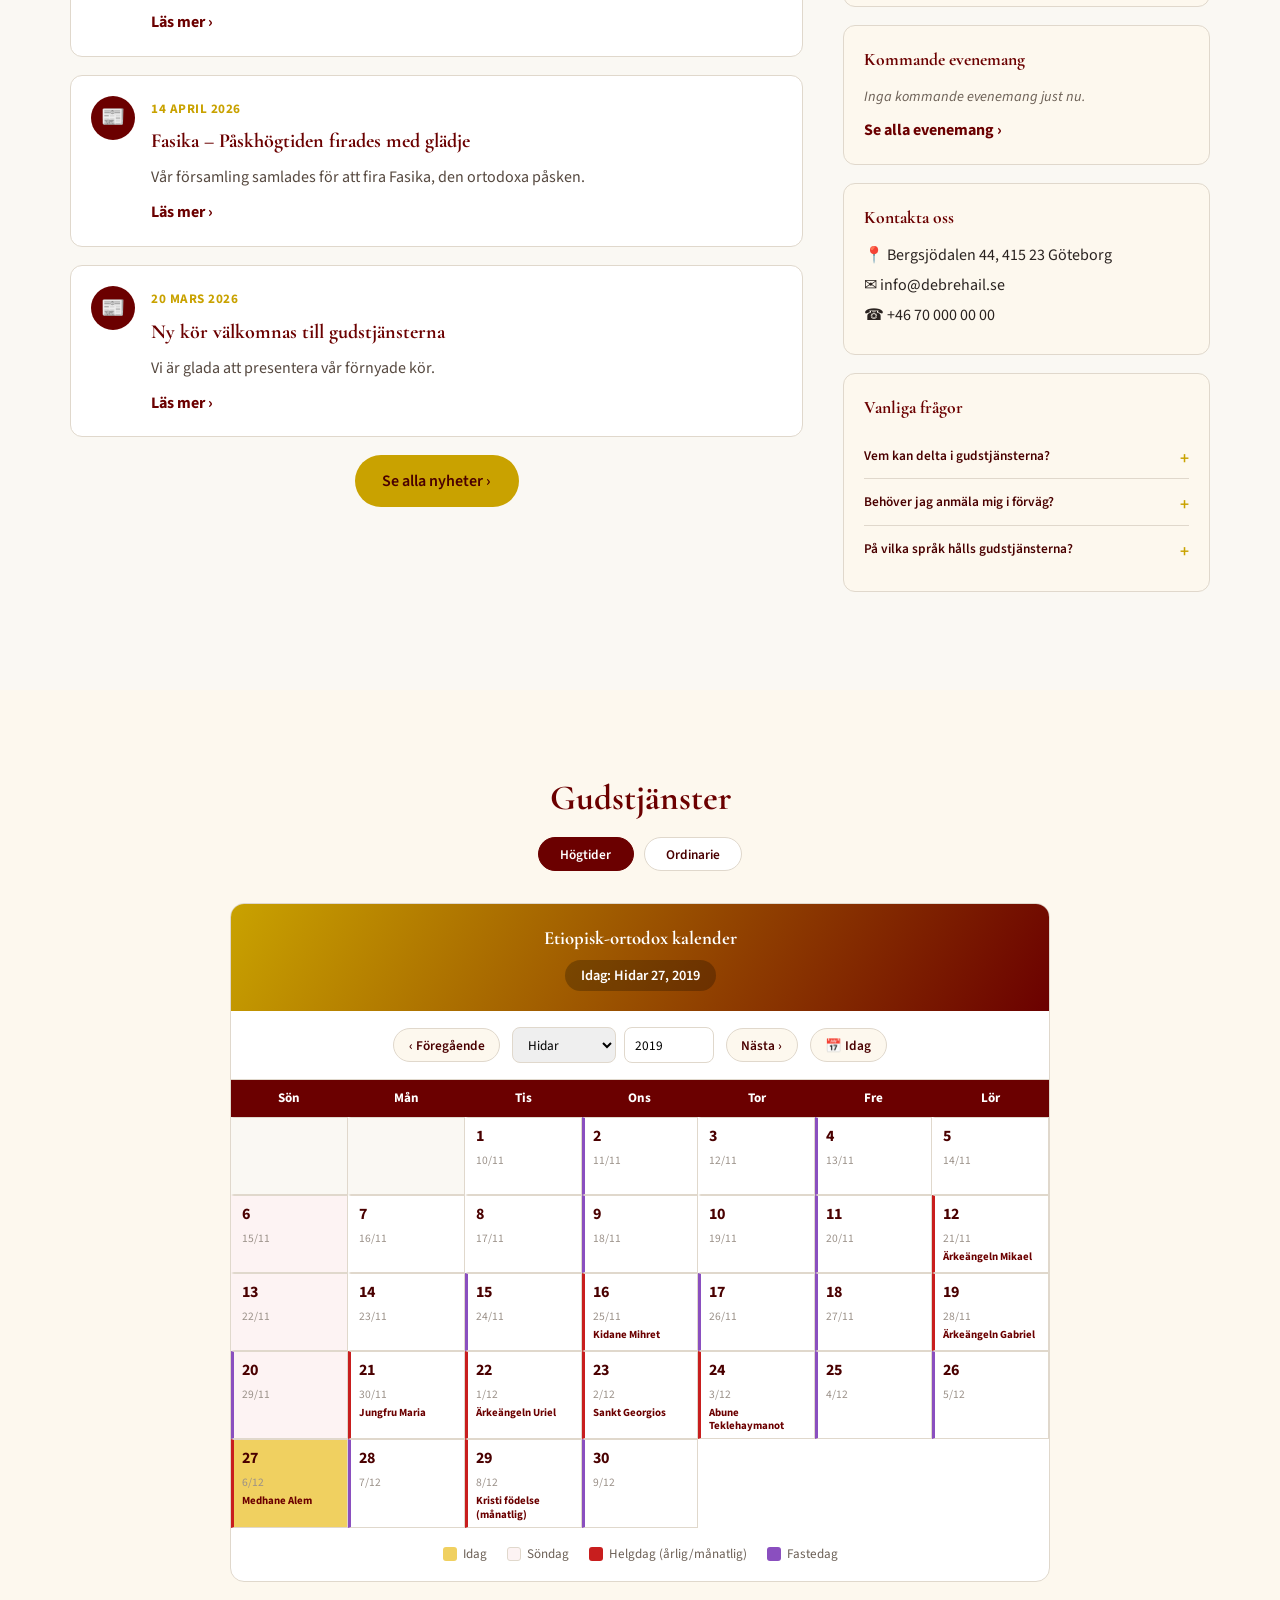
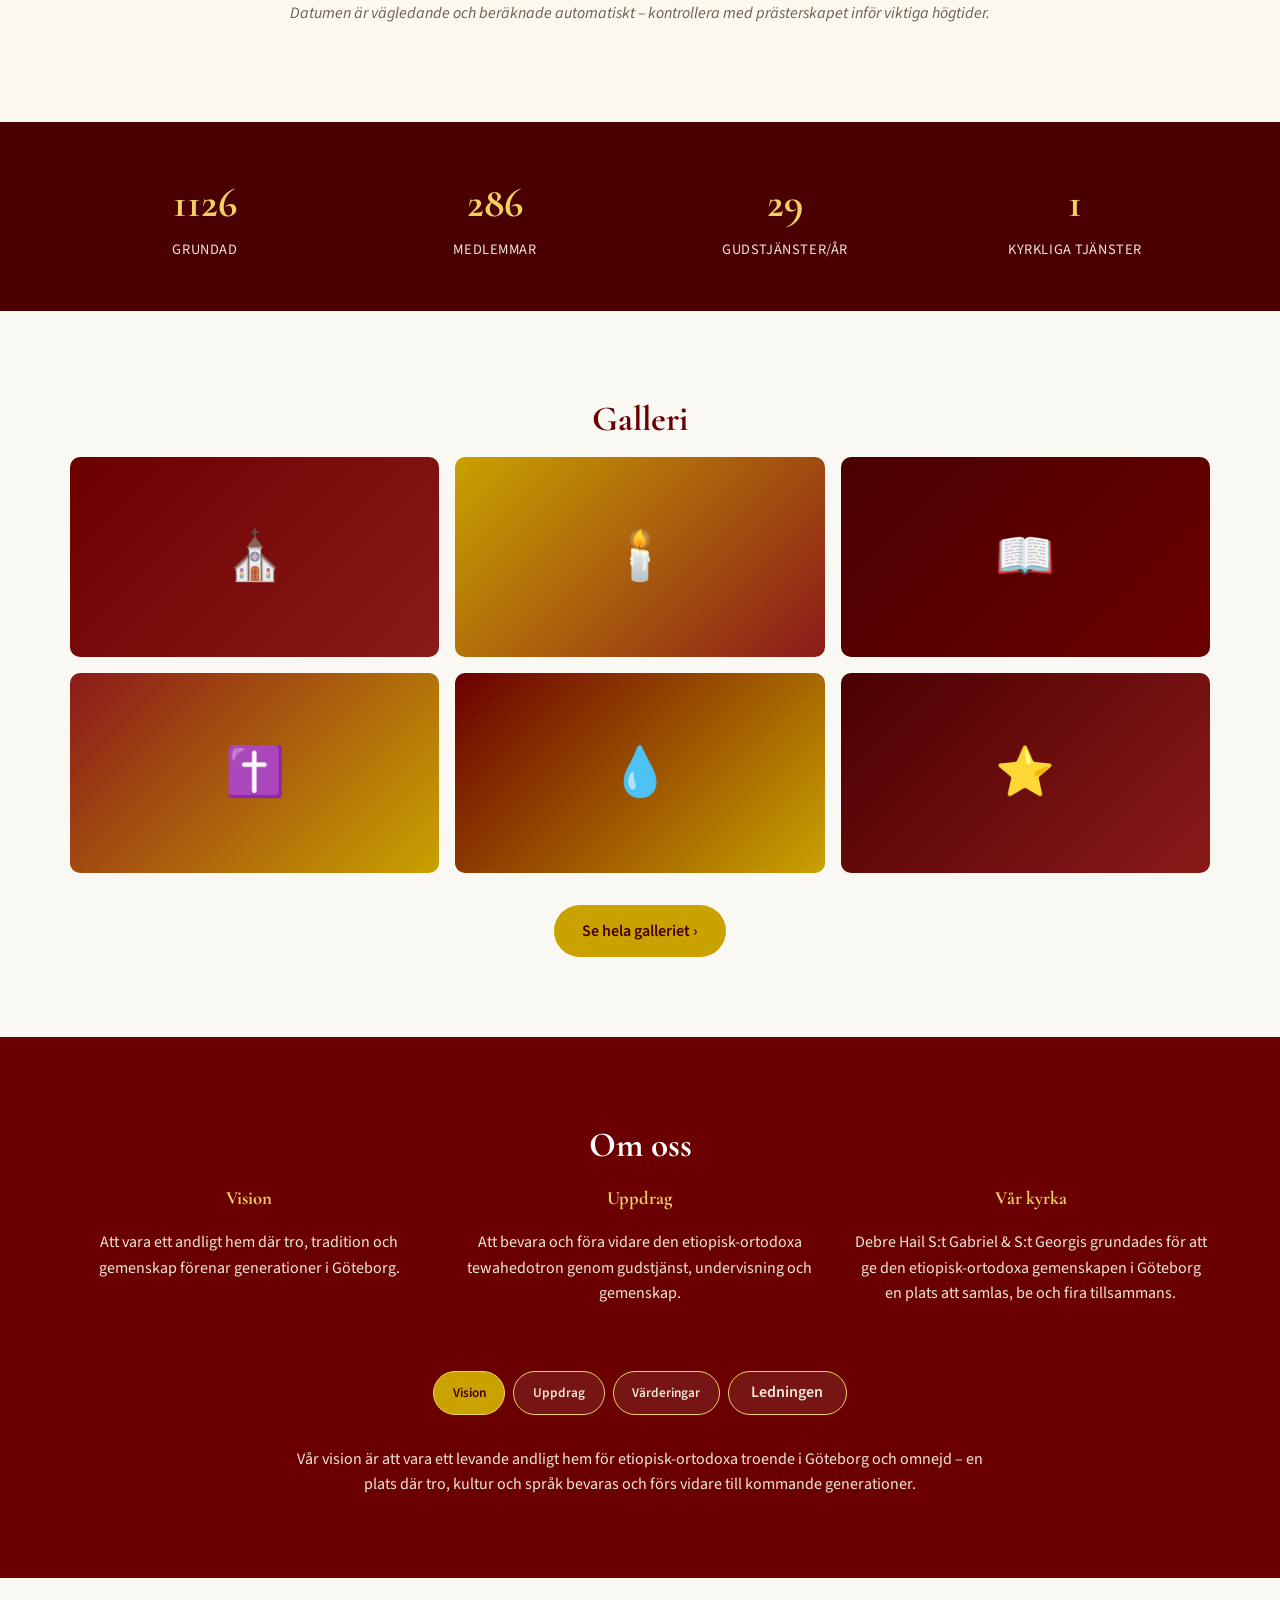
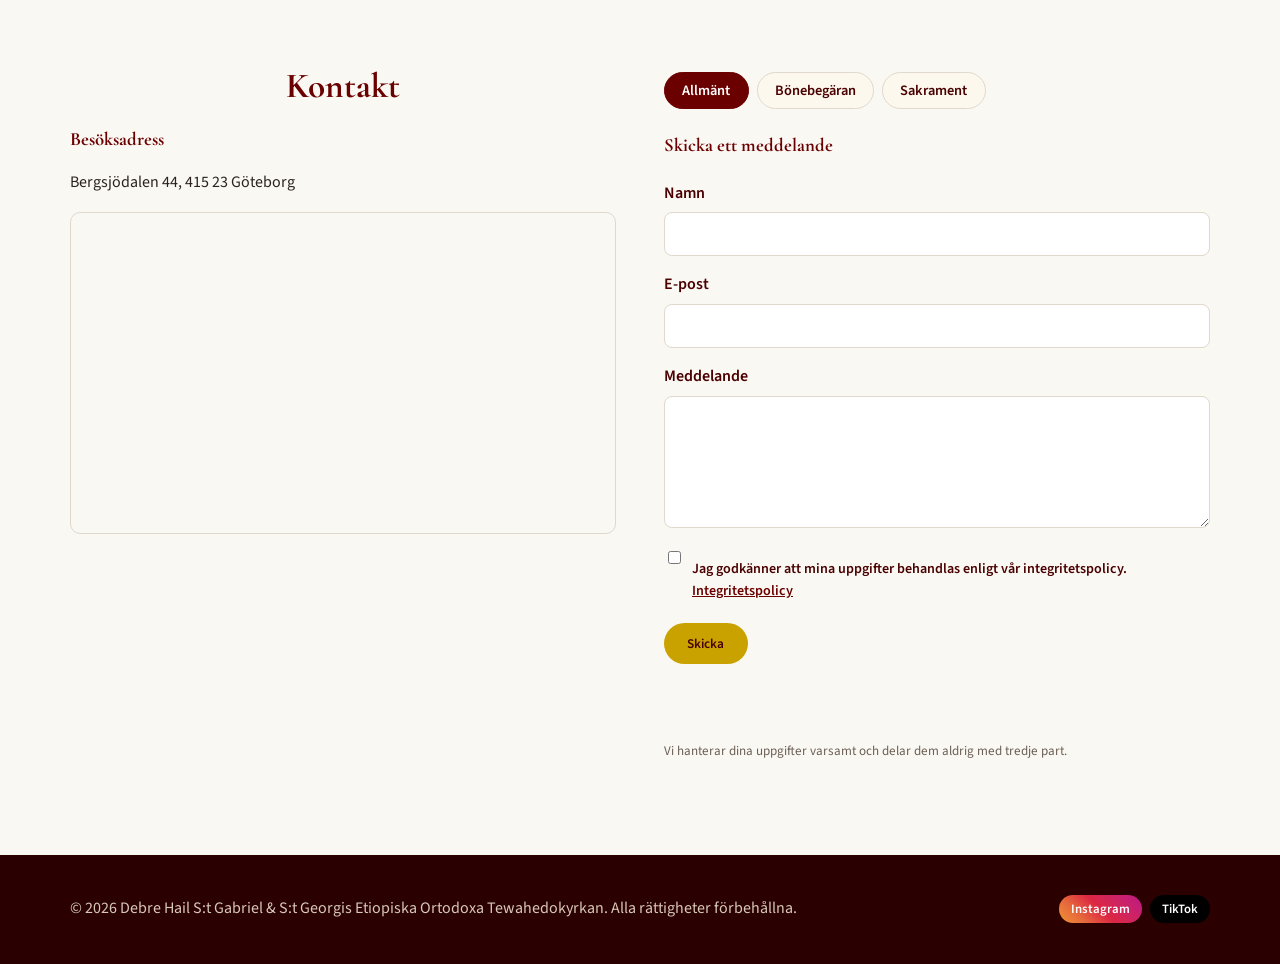
==== commit c423f2d1: "Wire real Formspree endpoints into all forms Prayer requests go to their own form (xjgnazaw); contac" ====
--- a/index.html
+++ b/index.html
@@ -347,7 +347,7 @@
 
       <div class="contact-tab-panel active" data-contact-panel="allman">
         <h3 data-i18n="contact.form_title"></h3>
-        <form id="contactForm" data-simple-form action="https://formspree.io/f/ÄNDRA_TILL_ER_FORMSPREE_ID" method="POST" novalidate>
+        <form id="contactForm" data-simple-form action="https://formspree.io/f/xykrnvnb" method="POST" novalidate>
           <input type="hidden" name="_subject" value="Nytt meddelande – Kontaktformulär">
           <label for="contactName" data-i18n="contact.label_name"></label>
           <input type="text" id="contactName" name="name" required>
@@ -378,7 +378,7 @@
           <a href="#" id="prayerSwishPayBtn" class="btn btn-gold" target="_blank" rel="noopener" data-i18n="prayer.fee_pay_btn"></a>
         </div>
 
-        <form id="prayerForm" data-simple-form action="https://formspree.io/f/ÄNDRA_TILL_ER_FORMSPREE_ID" method="POST" novalidate>
+        <form id="prayerForm" data-simple-form action="https://formspree.io/f/xjgnazaw" method="POST" novalidate>
           <input type="hidden" name="_subject" value="Ny bönebegäran">
           <label for="prayerName" data-i18n="prayer.label_name"></label>
           <input type="text" id="prayerName" name="name" required>
@@ -401,7 +401,7 @@
 
       <div class="contact-tab-panel" data-contact-panel="sakrament">
         <h3 data-i18n="sacrament.form_title"></h3>
-        <form id="sacramentForm" data-simple-form action="https://formspree.io/f/ÄNDRA_TILL_ER_FORMSPREE_ID" method="POST" novalidate>
+        <form id="sacramentForm" data-simple-form action="https://formspree.io/f/xykrnvnb" method="POST" novalidate>
           <input type="hidden" name="_subject" value="Ny sakramentsförfrågan">
           <label for="sacramentType" data-i18n="sacrament.label_type"></label>
           <select id="sacramentType" name="type" required>
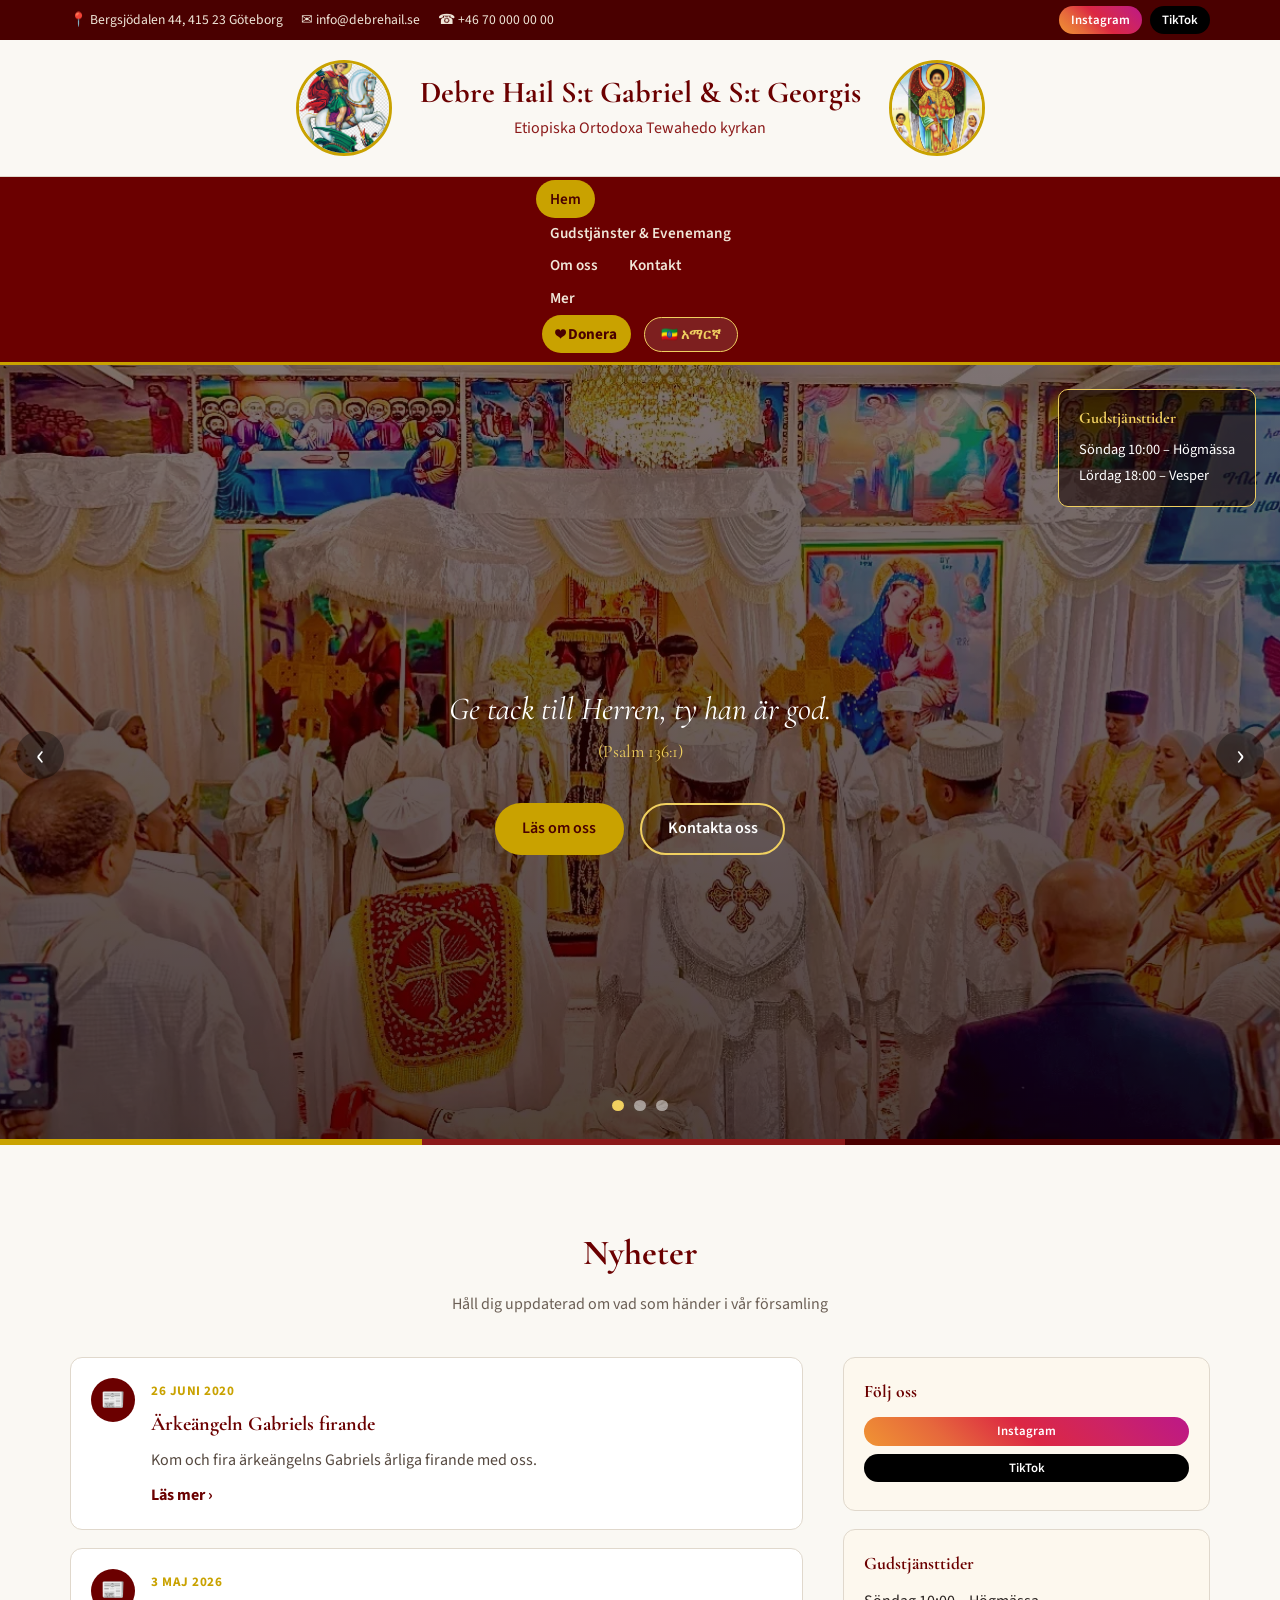
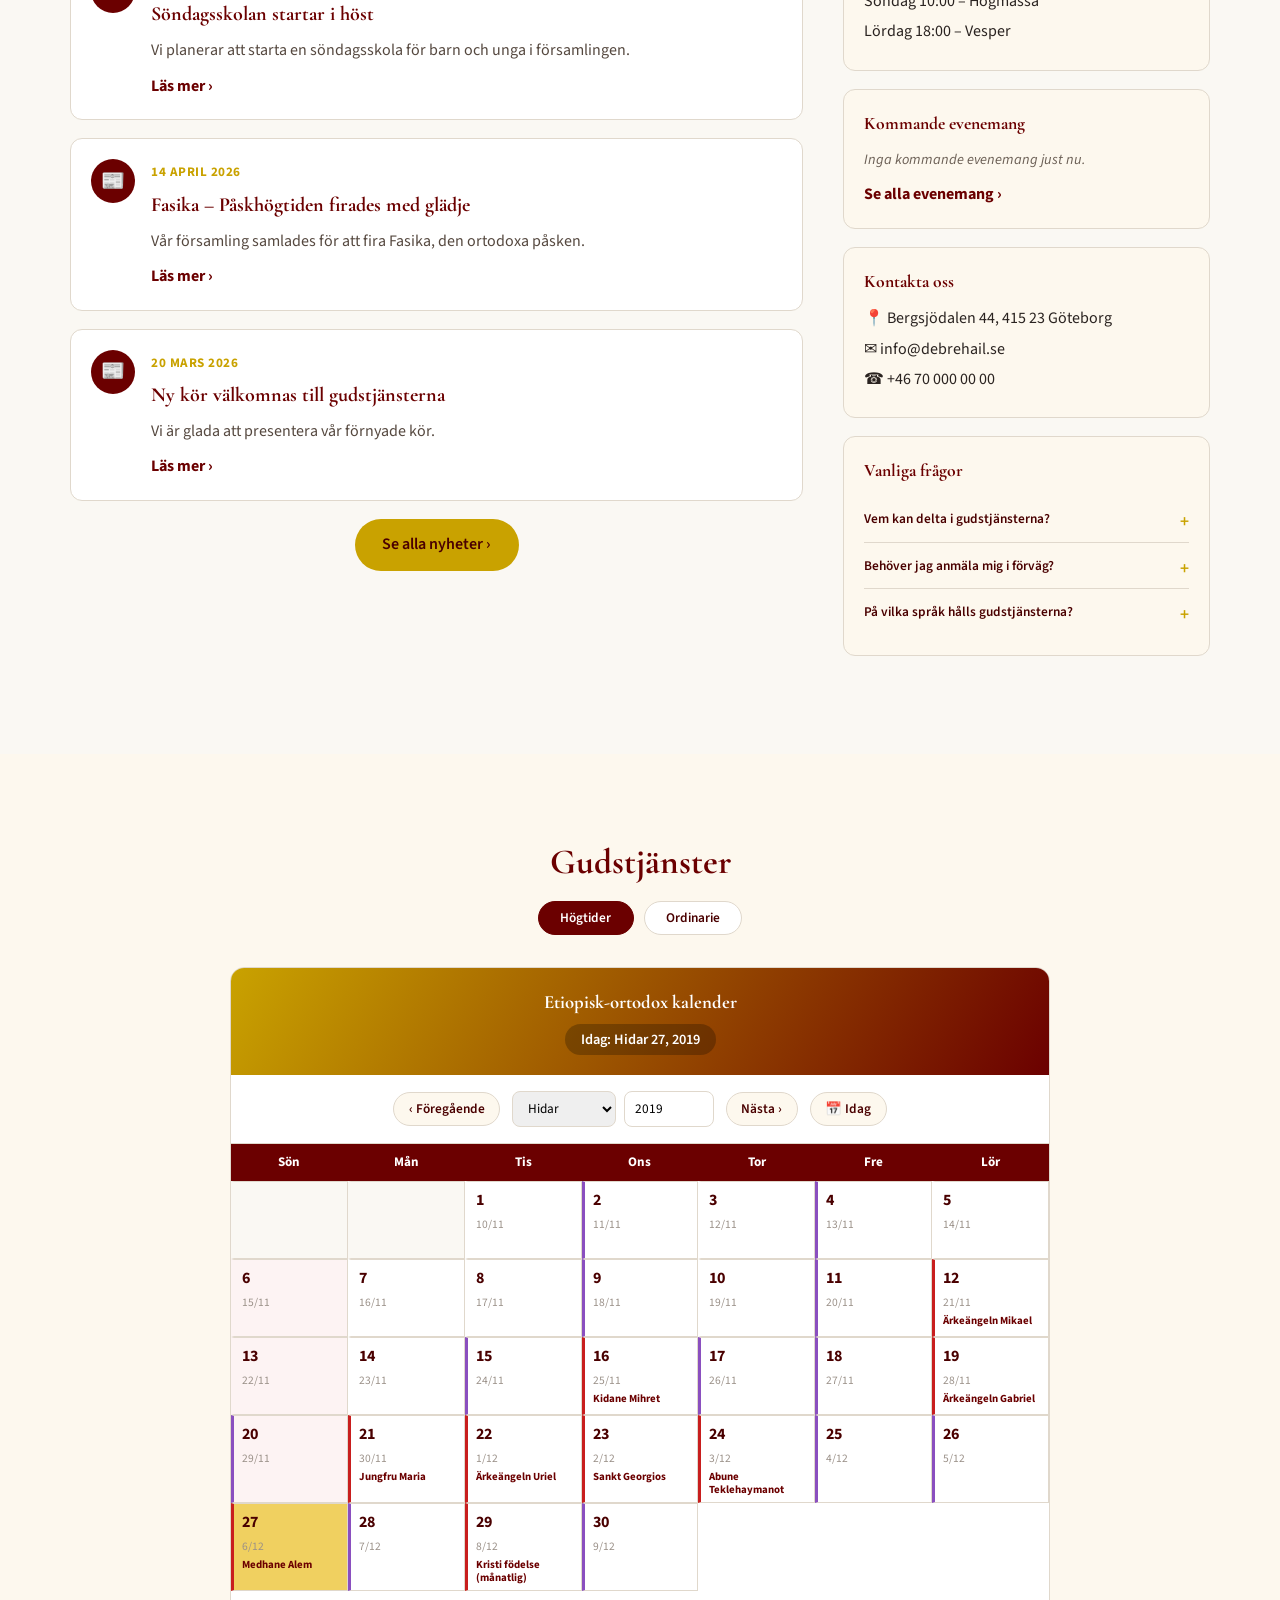
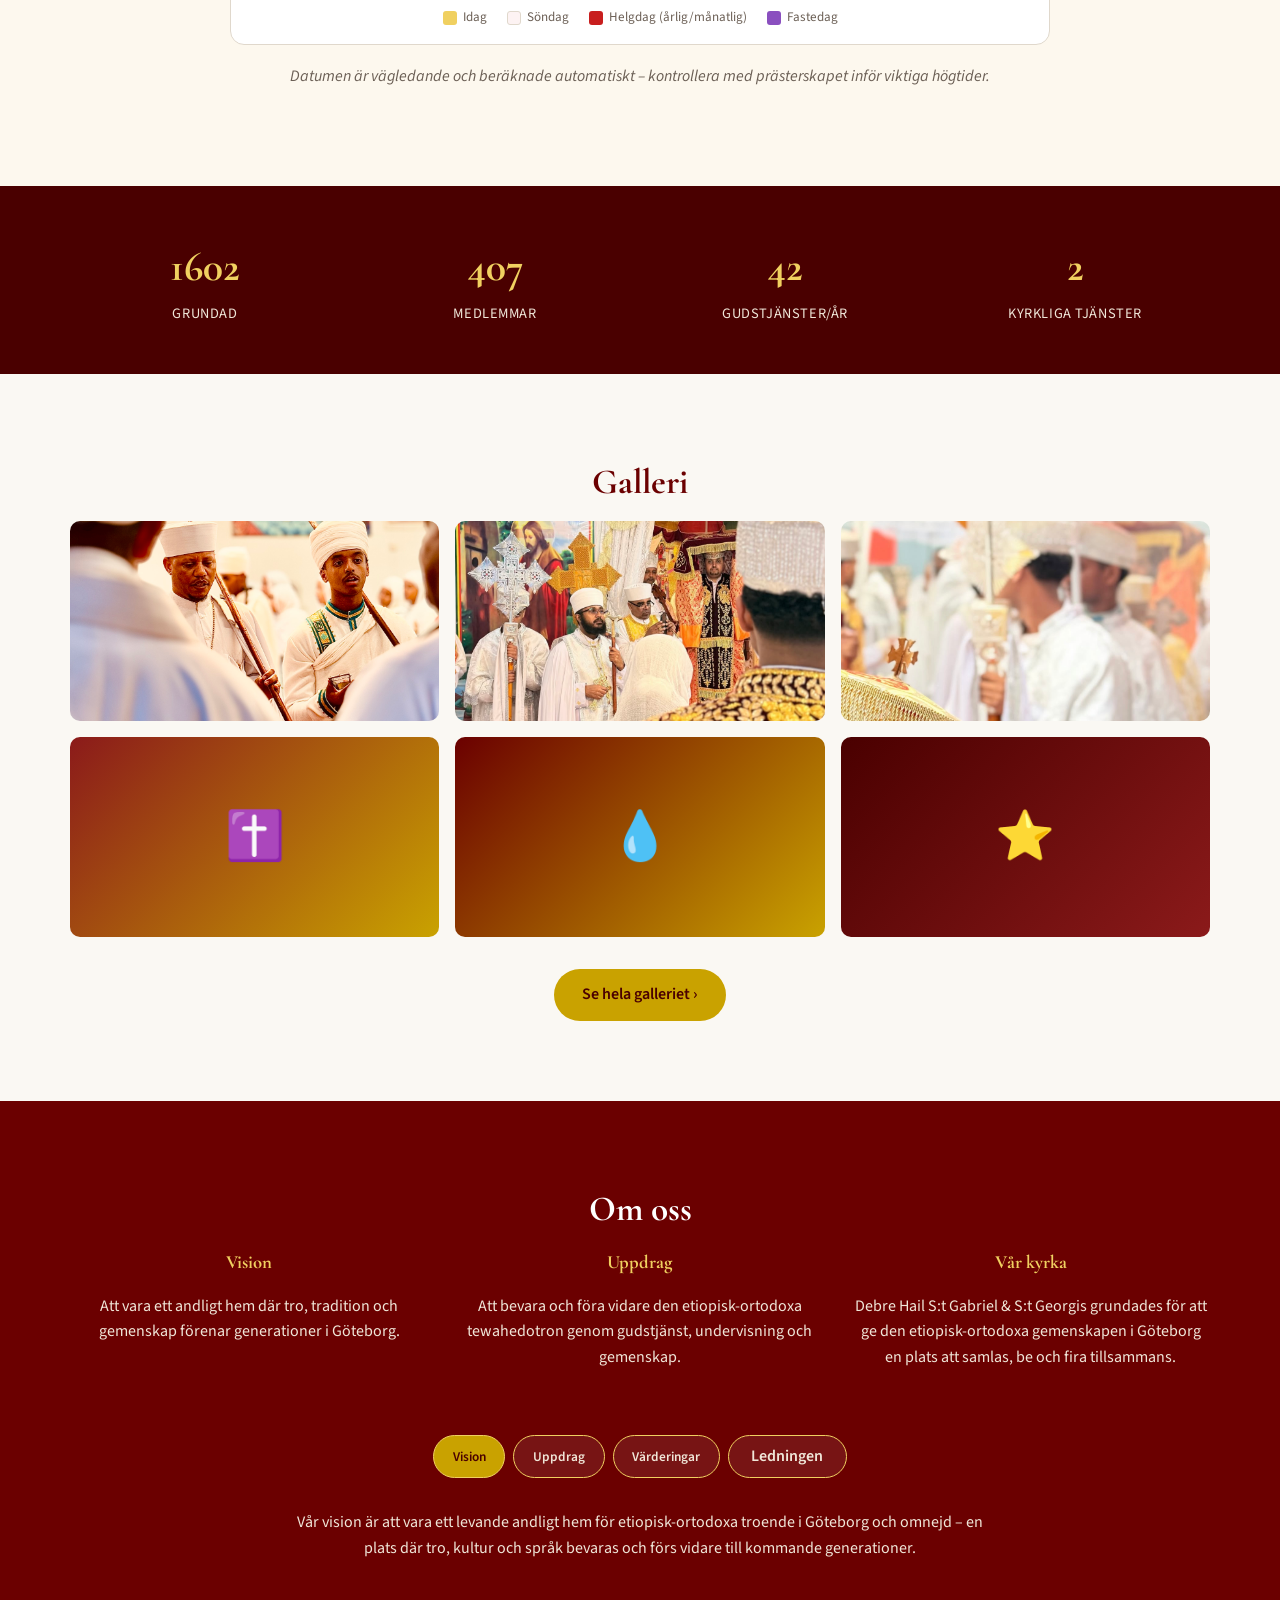
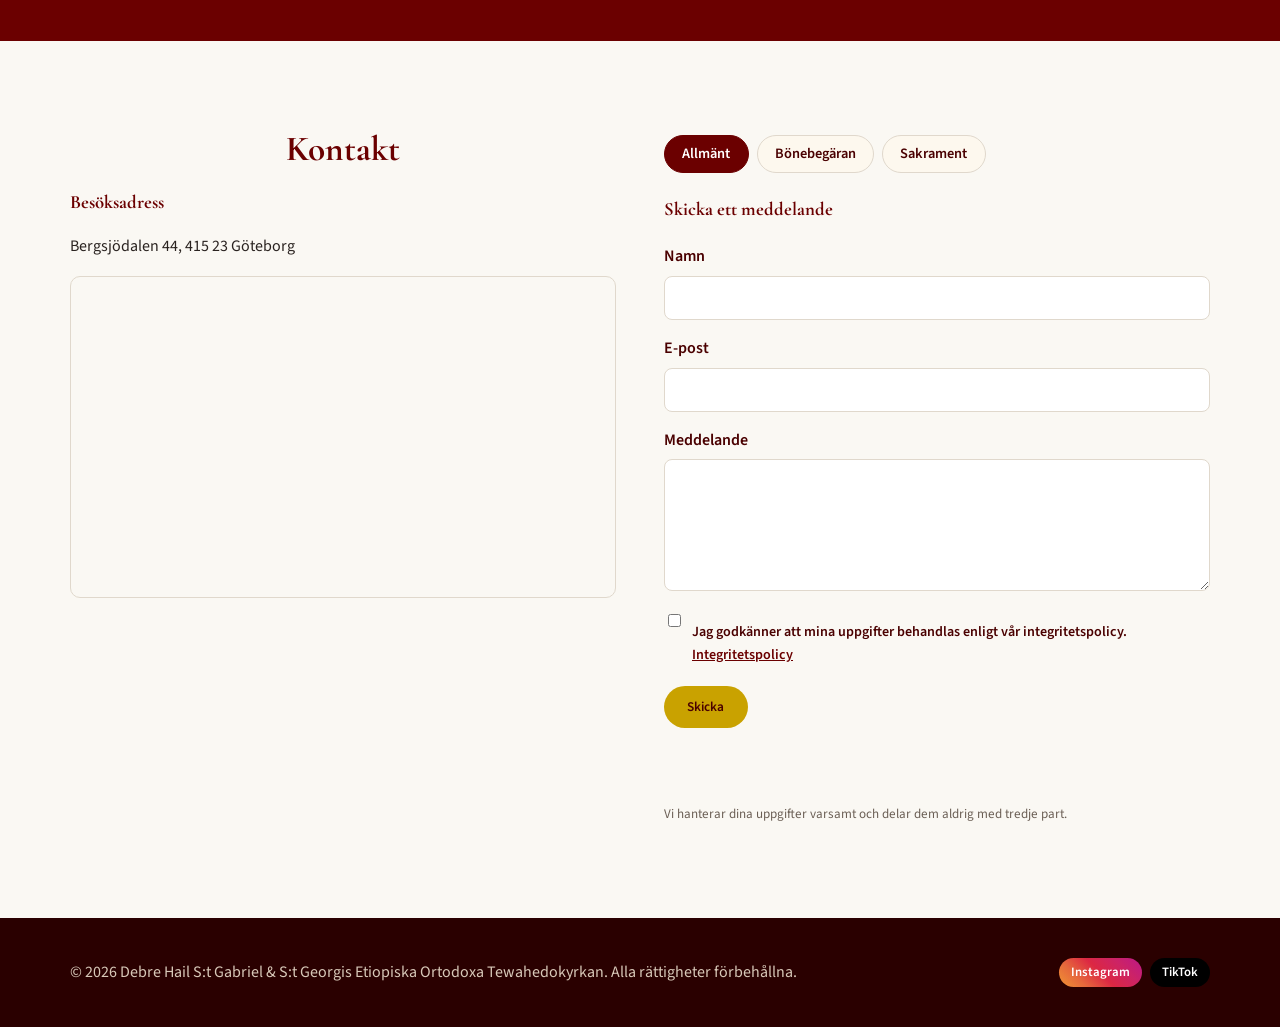
==== commit 67ffa61c: "Rebuild navigation: right-side mobile drawer, sticky desktop bar, Mer dropdown Mobile: replaced the " ====
--- a/index.html
+++ b/index.html
@@ -38,33 +38,41 @@
       <img src="images/logo2.png" alt="S:t Gabriel" class="logo-side">
     </div>
   </div>
-  <nav class="main-nav-bar">
+</header>
+<nav class="main-nav-bar">
     <div class="header-inner container">
       <button class="hamburger" id="hamburgerBtn" aria-label="Meny" aria-expanded="false">
         <span></span><span></span><span></span>
       </button>
       <div class="main-nav" id="mainNav">
+        <button class="nav-close-btn" id="navCloseBtn" type="button" aria-label="Stäng meny">&times;</button>
         <div class="nav-inner">
         <a href="#hem" class="nav-link" data-nav="hem" data-i18n="nav.hem"></a>
-        <a href="nyheter.html" class="nav-link" data-nav="nyheter" data-i18n="nav.nyheter"></a>
         <div class="nav-item nav-dropdown-wrap">
-          <a href="#gudstjanster" class="nav-link" data-nav="gudstjanster" data-i18n="nav.gudstjanster_group"></a>
+          <a href="#gudstjanster" class="nav-link nav-dropdown-parent" data-nav="gudstjanster" data-i18n="nav.gudstjanster_group"></a>
           <div class="nav-dropdown">
             <a href="#gudstjanster" class="nav-dropdown-link" data-i18n="nav.gudstjanster"></a>
             <a href="evenemang.html" class="nav-dropdown-link" data-nav="evenemang" data-i18n="nav.evenemang"></a>
           </div>
         </div>
-        <a href="galleri.html" class="nav-link" data-nav="galleri" data-i18n="nav.galleri"></a>
-        <a href="bli-medlem.html" class="nav-link" data-nav="medlem" data-i18n="nav.medlem"></a>
         <a href="#om" class="nav-link" data-nav="om" data-i18n="nav.om"></a>
         <a href="#kontakt" class="nav-link" data-nav="kontakt" data-i18n="nav.kontakt"></a>
+        <div class="nav-item nav-dropdown-wrap">
+          <button type="button" class="nav-link nav-dropdown-parent" aria-expanded="false" data-i18n="nav.mer"></button>
+          <div class="nav-dropdown">
+            <a href="nyheter.html" class="nav-dropdown-link" data-nav="nyheter" data-i18n="nav.nyheter"></a>
+            <a href="galleri.html" class="nav-dropdown-link" data-nav="galleri" data-i18n="nav.galleri"></a>
+            <a href="bli-medlem.html" class="nav-dropdown-link" data-nav="medlem" data-i18n="nav.medlem"></a>
+            <a href="ledarskap.html" class="nav-dropdown-link" data-i18n="leadership.heading"></a>
+          </div>
+        </div>
         <a href="donera.html" class="nav-link donate-btn" data-nav="donera" data-i18n="nav.donera"></a>
         <button class="lang-toggle" id="langToggle" type="button"></button>
         </div>
       </div>
     </div>
-  </nav>
-</header>
+</nav>
+<div class="nav-backdrop" id="navBackdrop"></div>
 
 <!-- 3. Hero Slider -->
 <section class="hero" id="hem">
--- a/style.css
+++ b/style.css
@@ -264,8 +264,9 @@
 .main-nav-bar {
   background: var(--crimson);
   border-bottom: 3px solid var(--gold);
-  position: relative;
-  z-index: 50;
+  position: sticky;
+  top: 0;
+  z-index: 450;
 }
 .header-inner {
   display: flex;
@@ -304,6 +305,10 @@
   font-weight: 600;
   font-size: 0.95rem;
   white-space: nowrap;
+  background: none;
+  border: none;
+  font-family: inherit;
+  cursor: pointer;
 }
 .nav-link:hover { color: #fff; }
 .nav-link.active { background: var(--gold); color: var(--crimson-dk); }
@@ -1221,55 +1226,113 @@
   .hamburger { display: flex; }
   .header-inner { justify-content: space-between; }
 
-  /* Expand/collapse via grid-template-rows (0fr -> 1fr) instead of a
-     max-height guess: animates to the real content height, and unlike
-     max-height it doesn't force layout/paint of empty overflow space on
-     every frame — the old max-height:500px transition was visibly janky
-     because the actual menu is only ~250-300px tall. */
+  /* Off-canvas drawer sliding in from the right via transform — GPU/
+     compositor-only, unlike the max-height and grid-template-rows
+     approaches tried earlier, which both forced layout on every frame. */
   .main-nav {
+    position: fixed;
+    top: 0;
+    right: 0;
+    bottom: 0;
+    width: min(85vw, 320px);
+    display: block;
+    background: var(--crimson-dk);
+    box-shadow: -6px 0 24px rgba(0,0,0,0.3);
+    transform: translateX(100%);
+    transition: transform 0.3s ease;
+    overflow-y: auto;
+    z-index: 400;
+  }
+  .main-nav.open { transform: translateX(0); }
+
+  .nav-close-btn {
+    display: block;
     position: absolute;
-    top: 100%;
-    left: 0;
-    right: 0;
-    display: grid;
-    grid-template-rows: 0fr;
-    align-items: stretch;
-    justify-content: initial;
-    overflow: hidden;
-    background: var(--crimson-dk);
-    transition: grid-template-rows 0.3s ease;
+    top: 14px;
+    right: 14px;
+    background: none;
+    border: none;
+    color: #fff;
+    font-size: 1.8rem;
+    line-height: 1;
+    padding: 8px;
+    cursor: pointer;
   }
-  .main-nav.open {
-    grid-template-rows: 1fr;
-  }
+
   .nav-inner {
-    overflow: hidden;
-    min-height: 0;
     display: flex;
     flex-direction: column;
     align-items: stretch;
-    padding: 0 20px;
-    gap: 0;
-    transition: padding 0.3s ease, gap 0.3s ease;
-  }
-  .main-nav.open .nav-inner {
-    padding: 10px 20px 20px;
+    padding: 70px 20px 30px;
     gap: 8px;
   }
   .nav-link { text-align: center; padding: 12px 14px; }
   .lang-toggle { margin: 10px auto 0; }
 
-  .nav-item { flex-direction: column; align-items: stretch; }
-  .nav-dropdown {
+  /* Dropdown groups become tap-to-expand accordions (grid-template-rows
+     0fr -> 1fr on the row holding the sub-links only — the trigger's own
+     row stays auto-sized, learned from the earlier bug: align-items and
+     overflow both need to be explicit here, the inherited desktop
+     defaults don't collapse a grid row on their own). */
+  .nav-item {
+    display: grid;
+    grid-template-rows: auto 0fr;
+    align-items: stretch;
+    overflow: hidden;
+  }
+  .nav-item.expanded { grid-template-rows: auto 1fr; }
+
+  .nav-dropdown-parent {
+    position: relative;
+    padding-right: 34px;
+  }
+  .nav-dropdown-parent::after {
+    content: '▾';
+    position: absolute;
+    right: 14px;
+    top: 50%;
+    transform: translateY(-50%);
+    transition: transform 0.2s ease;
+  }
+  .nav-item.expanded .nav-dropdown-parent::after { transform: translateY(-50%) rotate(180deg); }
+
+  /* Matches the specificity of the desktop hover/focus-within rules below
+     (base rules, outside this media query) so this mobile reset actually
+     wins instead of losing to them when a trigger gets :focus on tap —
+     otherwise the dropdown re-inherits the desktop translateX(-50%) hover
+     transform and renders shifted off to the left. */
+  .nav-dropdown,
+  .nav-item:hover .nav-dropdown,
+  .nav-item:focus-within .nav-dropdown,
+  .nav-item.expanded .nav-dropdown {
     position: static;
     opacity: 1;
     visibility: visible;
     transform: none;
     background: none;
     border: none;
-    padding: 2px 0 8px 20px;
+    padding: 0 0 0 16px;
     gap: 4px;
     min-width: 0;
+    min-height: 0;
+    overflow: hidden;
   }
   .nav-dropdown-link { text-align: center; padding: 10px 14px; }
-}
+
+  .nav-backdrop {
+    position: fixed;
+    inset: 0;
+    background: rgba(0,0,0,0.5);
+    opacity: 0;
+    visibility: hidden;
+    transition: opacity 0.3s ease, visibility 0.3s;
+    z-index: 399;
+  }
+  .nav-backdrop.open { opacity: 1; visibility: visible; }
+}
+
+@media (min-width: 901px) {
+  .nav-close-btn, .nav-backdrop { display: none; }
+}
+
+body.nav-open-lock { overflow: hidden; }
